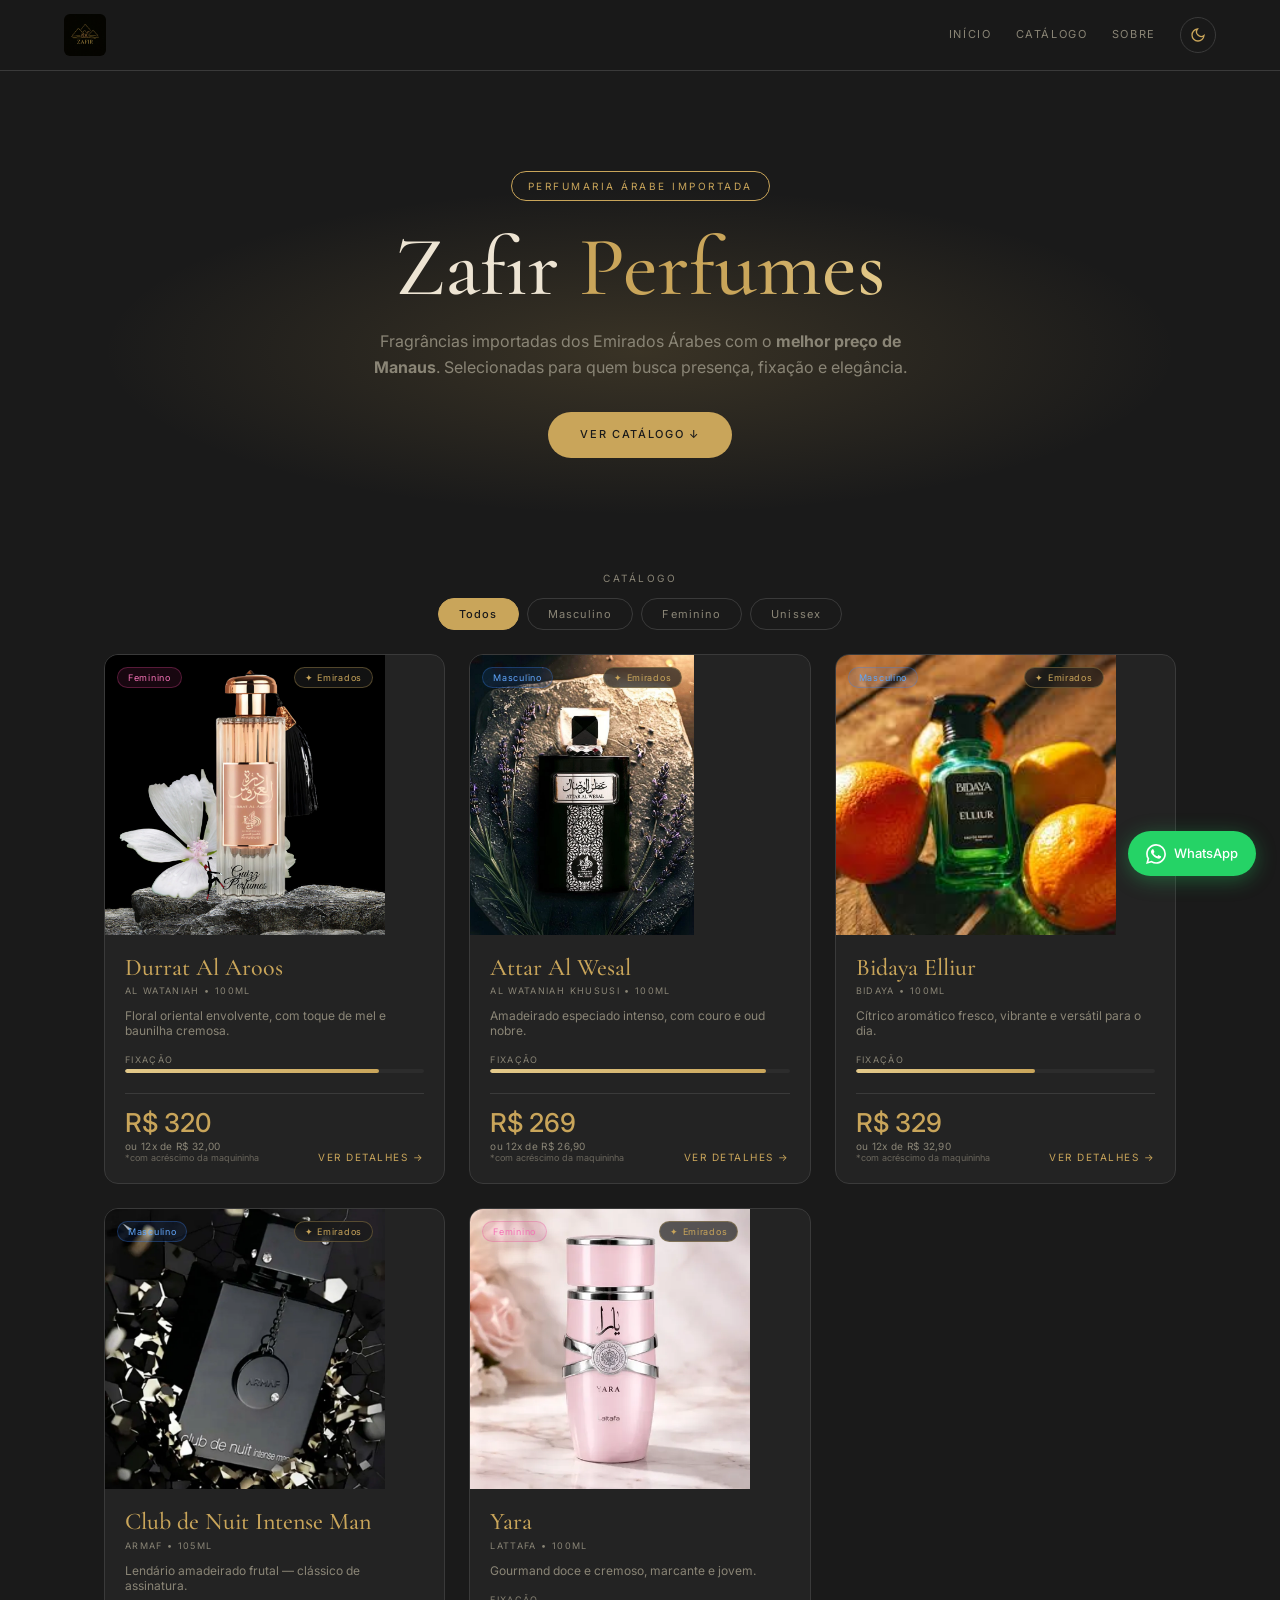
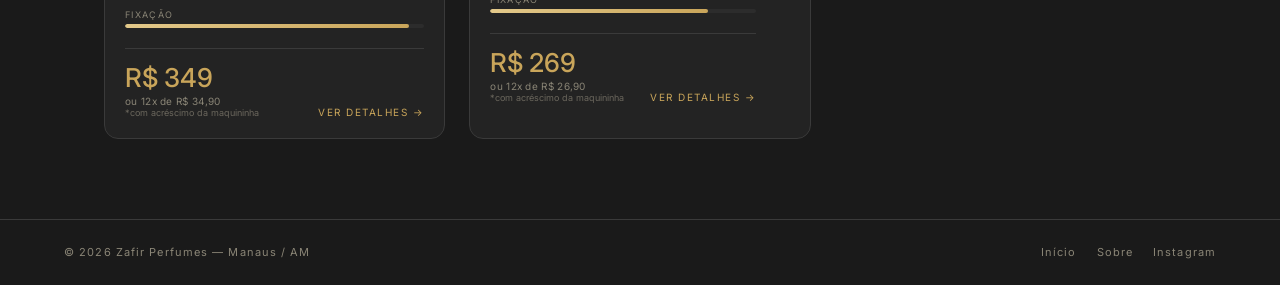
==== index.html @ 22b2cabc "Add files via upload" ====
<!doctype html>
<html lang="pt-BR" data-theme="dark">
<head>
<meta charset="utf-8" />
<meta name="viewport" content="width=device-width,initial-scale=1" />
<title>Zafir Perfumes — Importados de Luxo em Manaus</title>
<meta name="description" content="Zafir Perfumes — perfumes árabes importados com o melhor preço de Manaus. Catálogo completo, acordes olfativos e simulação de parcelas." />
<link rel="preconnect" href="https://fonts.googleapis.com" />
<link rel="preconnect" href="https://fonts.gstatic.com" crossorigin />
<link href="https://fonts.googleapis.com/css2?family=Cormorant+Garamond:wght@400;500;600;700&family=Inter:wght@300;400;500;600&display=swap" rel="stylesheet" />
<link rel="stylesheet" href="styles.css" />
</head>
<body>

<!-- NAVBAR -->
<nav class="nav">
  <a href="#" class="nav-logo" data-nav="home">
    <img id="logoImg" src="assets/logo-zafir-dark.jpeg" alt="Zafir" />
  </a>
  <div class="nav-links">
    <a href="#" data-nav="home">Início</a>
    <a href="#catalogo" data-nav="home">Catálogo</a>
    <a href="#" data-nav="sobre">Sobre</a>
    <button id="themeBtn" class="theme-btn" aria-label="Alternar tema">
      <svg id="iconMoon" viewBox="0 0 24 24" fill="none" stroke="currentColor" stroke-width="2"><path d="M21 12.79A9 9 0 1 1 11.21 3 7 7 0 0 0 21 12.79z"/></svg>
      <svg id="iconSun" viewBox="0 0 24 24" fill="none" stroke="currentColor" stroke-width="2" style="display:none"><circle cx="12" cy="12" r="4"/><path d="M12 2v2M12 20v2M4.93 4.93l1.41 1.41M17.66 17.66l1.41 1.41M2 12h2M20 12h2M4.93 19.07l1.41-1.41M17.66 6.34l1.41-1.41"/></svg>
    </button>
  </div>
</nav>

<!-- HOME PAGE -->
<main id="page-home">
  <section class="hero">
    <div class="hero-radial"></div>
    <div class="hero-inner">
      <div class="hero-tag">Perfumaria Árabe Importada</div>
      <h1 class="hero-title">Zafir <span class="gold-text">Perfumes</span></h1>
      <p class="hero-sub">Fragrâncias importadas dos Emirados Árabes com o <b>melhor preço de Manaus</b>. Selecionadas para quem busca presença, fixação e elegância.</p>
      <a href="#catalogo" class="hero-cta">Ver catálogo ↓</a>
    </div>
  </section>

  <section id="catalogo" class="catalog">
    <div class="catalog-head">
      <div class="eyebrow">Catálogo</div>
      <div class="filters" id="filters">
        <button class="filter active" data-filter="Todos">Todos</button>
        <button class="filter" data-filter="Masculino">Masculino</button>
        <button class="filter" data-filter="Feminino">Feminino</button>
        <button class="filter" data-filter="Unissex">Unissex</button>
      </div>
    </div>
    <div id="grid" class="grid stagger"></div>
  </section>
</main>

<!-- SOBRE PAGE -->
<main id="page-sobre" style="display:none">
  <section class="about">
    <div class="about-head">
      <div class="eyebrow">Sobre a marca</div>
      <h2 class="about-title">Conheça a <span class="gold-text">Zafir</span></h2>
    </div>
    <div class="about-grid">
      <div class="about-photo">
        <img src="assets/assis-ceo.jpeg" alt="Assis — CEO Zafir Perfumes" />
        <div class="about-badge">CEO • Fundador</div>
      </div>
      <div class="about-text">
        <h3>Assis — o homem por trás da Zafir</h3>
        <p>Apaixonado por perfumaria desde jovem, Assis fundou a <b>Zafir Perfumes</b> com um propósito claro: trazer para Manaus as melhores fragrâncias árabes importadas dos Emirados, com preço justo e atendimento de verdade.</p>
        <p>Cada perfume do catálogo é escolhido pessoalmente — testado, aprovado e oferecido com transparência. Aqui não tem enrolação: você compra o que cheirou, do mesmo lote, no melhor preço da cidade.</p>
        <h3>Nossa proposta</h3>
        <p>Levar a perfumaria de luxo árabe a um público que valoriza presença, fixação e originalidade — sem pagar caro por isso. Acreditamos que um perfume marcante é assinatura, não privilégio.</p>
        <h3>Nosso diferencial</h3>
        <ul class="diff-list">
          <li><b>Melhor preço de Manaus</b> — comparamos e garantimos.</li>
          <li><b>Originais 100%</b> — direto dos Emirados Árabes.</li>
          <li><b>Atendimento pessoal</b> — falando direto com o dono.</li>
          <li><b>Parcelamos em até 12x</b> no cartão.</li>
          <li><b>Entrega rápida</b> em toda a região metropolitana.</li>
        </ul>
      </div>
    </div>
  </section>
</main>

<!-- FOOTER -->
<footer class="footer">
  <div>© <span id="year"></span> Zafir Perfumes — Manaus / AM</div>
  <div class="footer-links">
    <a href="#" data-nav="home">Início</a>
    <a href="#" data-nav="sobre">Sobre</a>
    <a id="igLink" href="https://instagram.com/zafirperfumes" target="_blank" rel="noreferrer">Instagram</a>
  </div>
</footer>

<!-- WHATSAPP FLOAT -->
<a id="waFloat" class="wa-btn" href="#" target="_blank" rel="noreferrer">
  <svg viewBox="0 0 24 24" fill="currentColor"><path d="M.057 24l1.687-6.163a11.867 11.867 0 0 1-1.587-5.946C.16 5.335 5.495 0 12.05 0a11.82 11.82 0 0 1 8.413 3.488 11.821 11.821 0 0 1 3.48 8.414c-.003 6.555-5.338 11.892-11.893 11.892a11.9 11.9 0 0 1-5.688-1.448L.057 24zm6.597-3.807c1.676.995 3.276 1.591 5.392 1.592 5.448 0 9.886-4.434 9.889-9.885.002-5.462-4.415-9.89-9.881-9.892-5.452 0-9.887 4.434-9.889 9.884-.001 2.225.651 3.891 1.746 5.634l-.999 3.648 3.742-.981zm11.387-5.464c-.074-.124-.272-.198-.57-.347-.297-.149-1.758-.868-2.031-.967-.272-.099-.47-.149-.669.149-.198.297-.768.967-.941 1.165-.173.198-.347.223-.644.074-.297-.149-1.255-.462-2.39-1.475-.883-.788-1.48-1.761-1.653-2.059-.173-.297-.018-.458.13-.606.134-.133.297-.347.446-.52.149-.174.198-.298.297-.497.099-.198.05-.371-.025-.52-.074-.149-.669-1.612-.916-2.207-.242-.579-.487-.5-.669-.51-.173-.008-.371-.01-.57-.01-.198 0-.52.074-.792.371-.272.297-1.04 1.016-1.04 2.479 0 1.462 1.065 2.875 1.213 3.074.149.198 2.096 3.2 5.077 4.487.71.306 1.263.489 1.694.626.712.226 1.36.194 1.872.118.571-.085 1.758-.719 2.006-1.413.248-.694.248-1.289.173-1.413z"/></svg>
  <span>WhatsApp</span>
</a>

<!-- MODAL -->
<div id="modal" class="modal" aria-hidden="true">
  <div class="modal-backdrop" data-close></div>
  <div class="modal-card" role="dialog" aria-modal="true">
    <button class="modal-close" data-close aria-label="Fechar">×</button>
    <div id="modalBody"></div>
  </div>
</div>

<script src="script.js"></script>
</body>
</html>
---- styles.css ----
/* ===== Zafir Perfumes — styles.css ===== */
:root {
  --bg: #1a1a1a;
  --fg: #ede4d3;
  --surface: #232323;
  --surface-2: #2c2c2c;
  --border: #3a3a3a;
  --muted: #8a8576;
  --gold: #c9a55a;
  --gold-soft: #e3c98a;
}
[data-theme="light"] {
  --bg: #faf7f0;
  --fg: #2a241b;
  --surface: #f3eee2;
  --surface-2: #e9e2d0;
  --border: #d8cfb8;
  --muted: #6f6651;
  --gold: #b8893a;
  --gold-soft: #d6ad5c;
}

* { box-sizing: border-box; margin: 0; padding: 0; }
html { scroll-behavior: smooth; }
body {
  background: var(--bg);
  color: var(--fg);
  font-family: 'Inter', sans-serif;
  font-size: 14px;
  line-height: 1.6;
  min-height: 100vh;
  transition: background-color .35s ease, color .35s ease;
}
img { max-width: 100%; display: block; }
a { color: inherit; text-decoration: none; }
button { font-family: inherit; cursor: pointer; border: none; background: none; color: inherit; }

.font-serif, h1, h2, h3 { font-family: 'Cormorant Garamond', serif; font-weight: 500; }

/* Animations */
@keyframes fade-up { from{opacity:0;transform:translateY(20px);} to{opacity:1;transform:translateY(0);} }
@keyframes fade-in { from{opacity:0;} to{opacity:1;} }
@keyframes shimmer { 0%{background-position:-200% 0;} 100%{background-position:200% 0;} }
@keyframes float { 0%,100%{transform:translateY(0);} 50%{transform:translateY(-8px);} }

.gold-text {
  background: linear-gradient(110deg, var(--gold) 30%, var(--gold-soft) 50%, var(--gold) 70%);
  background-size: 200% 100%;
  -webkit-background-clip: text;
  background-clip: text;
  color: transparent;
  animation: shimmer 6s linear infinite;
}

.stagger > * { opacity: 0; animation: fade-up .7s cubic-bezier(.2,.7,.2,1) forwards; }
.stagger > *:nth-child(1){animation-delay:.05s}
.stagger > *:nth-child(2){animation-delay:.15s}
.stagger > *:nth-child(3){animation-delay:.25s}
.stagger > *:nth-child(4){animation-delay:.35s}
.stagger > *:nth-child(5){animation-delay:.45s}
.stagger > *:nth-child(6){animation-delay:.55s}

/* Navbar */
.nav {
  position: sticky; top: 0; z-index: 50;
  display: flex; align-items: center; justify-content: space-between;
  padding: 14px 5vw;
  background: color-mix(in oklab, var(--bg) 85%, transparent);
  backdrop-filter: blur(10px);
  border-bottom: 1px solid var(--border);
}
.nav-logo img { height: 42px; width: auto; border-radius: 6px; }
.nav-links { display: flex; align-items: center; gap: 24px; }
.nav-links a {
  font-size: 11px; letter-spacing: .15em; text-transform: uppercase;
  color: var(--muted); transition: color .2s;
}
.nav-links a:hover { color: var(--gold); }
.theme-btn {
  width: 36px; height: 36px; border-radius: 50%;
  border: 1px solid var(--border);
  display: inline-flex; align-items: center; justify-content: center;
  color: var(--gold); transition: border-color .2s, transform .2s;
}
.theme-btn:hover { border-color: var(--gold); transform: rotate(15deg); }
.theme-btn svg { width: 16px; height: 16px; }

/* Hero */
.hero {
  position: relative; overflow: hidden;
  padding: 100px 5vw 80px;
  text-align: center;
}
.hero-radial {
  position: absolute; inset: 0; pointer-events: none;
  background: radial-gradient(ellipse 60% 50% at 50% 60%, color-mix(in oklab, var(--gold) 18%, transparent) 0%, transparent 70%);
}
.hero-inner { position: relative; max-width: 800px; margin: 0 auto; animation: fade-up .9s ease both; }
.hero-tag {
  display: inline-block; font-size: 10px; letter-spacing: .25em; text-transform: uppercase;
  color: var(--gold); padding: 6px 16px; border: 1px solid var(--gold);
  border-radius: 999px; margin-bottom: 24px;
}
.hero-title { font-size: 84px; line-height: 1; margin-bottom: 20px; }
.hero-sub { color: var(--muted); font-size: 16px; max-width: 560px; margin: 0 auto 32px; }
.hero-cta {
  display: inline-block; padding: 14px 32px;
  background: var(--gold); color: var(--bg);
  border-radius: 999px; font-size: 11px; letter-spacing: .15em;
  text-transform: uppercase; font-weight: 500;
  transition: transform .2s, box-shadow .3s;
}
.hero-cta:hover { transform: translateY(-2px); box-shadow: 0 10px 30px color-mix(in oklab, var(--gold) 40%, transparent); }

/* Catalog */
.catalog { max-width: 1200px; margin: 0 auto; padding: 0 5vw 80px; }
.catalog-head { text-align: center; padding: 32px 0 24px; }
.eyebrow { font-size: 10px; letter-spacing: .25em; text-transform: uppercase; color: var(--muted); margin-bottom: 12px; }
.filters { display: flex; justify-content: center; gap: 8px; flex-wrap: wrap; }
.filter {
  padding: 8px 20px; border-radius: 999px;
  font-size: 11px; letter-spacing: .1em;
  border: 1px solid var(--border); color: var(--muted);
  transition: all .25s;
}
.filter:hover { border-color: var(--gold); color: var(--gold); }
.filter.active { background: var(--gold); color: var(--bg); border-color: var(--gold); font-weight: 500; }

.grid { display: grid; grid-template-columns: repeat(3, 1fr); gap: 24px; }
@media (max-width: 900px) { .grid { grid-template-columns: repeat(2, 1fr); } }
@media (max-width: 600px) { .grid { grid-template-columns: 1fr; } .hero-title { font-size: 56px; } }

.card {
  background: var(--surface); border: 1px solid var(--border);
  border-radius: 14px; overflow: hidden;
  display: flex; flex-direction: column; text-align: left;
  transition: transform .4s cubic-bezier(.2,.7,.2,1), border-color .3s, box-shadow .4s;
  width: 100%;
}
.card:hover {
  transform: translateY(-6px);
  border-color: var(--gold);
  box-shadow: 0 20px 50px -20px color-mix(in oklab, var(--gold) 35%, transparent);
}
.card-img { position: relative; height: 280px; background: var(--surface-2); overflow: hidden; }
.card-img img { width: 100%; height: 100%; object-fit: cover; transition: transform .7s; }
.card:hover .card-img img { transform: scale(1.1); }
.badge {
  position: absolute; top: 12px; font-size: 9px; padding: 4px 10px;
  border-radius: 999px; letter-spacing: .08em; border: 1px solid;
}
.badge-gender { left: 12px; }
.badge-gender.Masculino { background: rgba(59,130,246,.1); color:#60a5fa; border-color: rgba(59,130,246,.3); }
.badge-gender.Feminino { background: rgba(236,72,153,.1); color:#f472b6; border-color: rgba(236,72,153,.3); }
.badge-gender.Unissex { background: color-mix(in oklab, var(--gold) 12%, transparent); color: var(--gold); border-color: color-mix(in oklab, var(--gold) 35%, transparent); }
.badge-origin {
  right: 12px;
  background: color-mix(in oklab, var(--bg) 70%, transparent); backdrop-filter: blur(6px);
  color: var(--gold); border-color: color-mix(in oklab, var(--gold) 35%, transparent);
}
.card-body { padding: 20px; flex: 1; display: flex; flex-direction: column; }
.card-body h3 { font-size: 24px; color: var(--gold); line-height: 1.1; }
.card-meta { font-size: 9px; letter-spacing: .15em; text-transform: uppercase; color: var(--muted); margin: 4px 0 12px; }
.card-desc { font-size: 12px; color: var(--muted); margin-bottom: 16px;
  display:-webkit-box;-webkit-line-clamp:2;-webkit-box-orient:vertical;overflow:hidden;}
.fixation-label { font-size: 9px; letter-spacing: .15em; text-transform: uppercase; color: var(--muted); margin-bottom: 4px; }
.bar { height: 4px; border-radius: 999px; background: var(--surface-2); overflow: hidden; }
.bar > div { height: 100%; background: linear-gradient(90deg, var(--gold-soft), var(--gold)); border-radius: 999px; }
.card-price {
  display: flex; justify-content: space-between; align-items: flex-end;
  margin-top: 20px; padding-top: 16px; border-top: 1px solid var(--border);
}
.price-big { font-size: 26px; font-weight: 500; color: var(--gold); line-height: 1; }
.price-inst { font-size: 10px; color: var(--muted); margin-top: 4px; letter-spacing: .03em; }
.price-note { font-size: 9px; color: color-mix(in oklab, var(--muted) 70%, transparent); }
.card-cta { font-size: 10px; letter-spacing: .15em; text-transform: uppercase; color: var(--gold); }

/* About */
.about { max-width: 1100px; margin: 0 auto; padding: 60px 5vw 80px; animation: fade-up .8s ease both; }
.about-head { text-align: center; margin-bottom: 48px; }
.about-title { font-size: 56px; line-height: 1; }
.about-grid { display: grid; grid-template-columns: 1fr 1.4fr; gap: 48px; align-items: start; }
@media (max-width: 800px) { .about-grid { grid-template-columns: 1fr; } .about-title { font-size: 40px; } }
.about-photo { position: relative; border-radius: 16px; overflow: hidden; border: 1px solid var(--border); }
.about-photo img { width: 100%; aspect-ratio: 3/4; object-fit: cover; }
.about-badge {
  position: absolute; bottom: 16px; left: 16px;
  background: color-mix(in oklab, var(--bg) 80%, transparent); backdrop-filter: blur(6px);
  border: 1px solid var(--gold); color: var(--gold);
  padding: 6px 14px; border-radius: 999px;
  font-size: 10px; letter-spacing: .15em; text-transform: uppercase;
}
.about-text h3 { font-size: 28px; color: var(--gold); margin: 20px 0 10px; }
.about-text h3:first-child { margin-top: 0; }
.about-text p { color: var(--muted); margin-bottom: 12px; font-size: 14px; }
.about-text b { color: var(--fg); font-weight: 500; }
.diff-list { list-style: none; }
.diff-list li {
  position: relative; padding: 8px 0 8px 22px; color: var(--muted); font-size: 13px;
  border-bottom: 1px dashed var(--border);
}
.diff-list li::before { content: '✦'; position: absolute; left: 0; color: var(--gold); }

/* Footer */
.footer {
  display: flex; justify-content: space-between; align-items: center;
  padding: 24px 5vw; border-top: 1px solid var(--border);
  font-size: 11px; color: var(--muted); letter-spacing: .1em;
}
.footer-links { display: flex; gap: 20px; }
.footer-links a:hover { color: var(--gold); }
@media (max-width: 600px) { .footer { flex-direction: column; gap: 12px; align-items: flex-start; } }

/* WhatsApp float */
.wa-btn {
  position: fixed; bottom: 24px; right: 24px; z-index: 200;
  background: #25d366; color: #fff;
  padding: 12px 18px; border-radius: 999px;
  display: flex; align-items: center; gap: 8px;
  font-size: 13px; font-weight: 500;
  box-shadow: 0 4px 20px rgba(37,211,102,.35);
  transition: transform .2s;
}
.wa-btn:hover { transform: translateY(-2px); }
.wa-btn svg { width: 20px; height: 20px; }

/* Modal */
.modal { position: fixed; inset: 0; z-index: 300; display: none; }
.modal.open { display: block; animation: fade-in .25s ease; }
.modal-backdrop { position: absolute; inset: 0; background: rgba(0,0,0,.7); backdrop-filter: blur(4px); }
.modal-card {
  position: relative; max-width: 880px; width: calc(100% - 32px);
  margin: 5vh auto; max-height: 90vh; overflow-y: auto;
  background: var(--surface); color: var(--fg);
  border: 1px solid var(--border); border-radius: 16px;
  animation: fade-up .35s ease both;
}
.modal-close {
  position: absolute; top: 12px; right: 14px; z-index: 2;
  width: 32px; height: 32px; border-radius: 50%;
  background: var(--surface-2); color: var(--fg);
  font-size: 22px; line-height: 1;
}
.modal-grid { display: grid; grid-template-columns: 1fr 1fr; }
@media (max-width: 700px) { .modal-grid { grid-template-columns: 1fr; } }
.modal-img { background: var(--surface-2); min-height: 280px; }
.modal-img img { width: 100%; height: 100%; object-fit: cover; }
.modal-body { padding: 28px; }
.modal-body h2 { font-size: 32px; color: var(--gold); line-height: 1; }
.modal-meta { font-size: 10px; letter-spacing: .2em; text-transform: uppercase; color: var(--muted); margin-top: 8px; }
.modal-desc { font-size: 13px; color: var(--muted); margin-top: 16px; line-height: 1.6; }
.section-label { font-size: 10px; letter-spacing: .2em; text-transform: uppercase; color: var(--muted); margin: 22px 0 10px; }
.accord-row { margin-bottom: 8px; }
.accord-row .top { display: flex; justify-content: space-between; font-size: 11px; margin-bottom: 4px; }
.notes-grid { display: grid; grid-template-columns: 1fr 1fr 1fr; gap: 10px; }
.note-col-title { font-size: 9px; letter-spacing: .15em; text-transform: uppercase; color: var(--gold); margin-bottom: 6px; }
.note { display: inline-block; font-size: 10px; padding: 2px 8px; border-radius: 999px;
  background: var(--surface-2); border: 1px solid var(--border); color: var(--muted); margin: 0 3px 3px 0; }
.stats { display: grid; grid-template-columns: 1fr 1fr; gap: 16px; margin-top: 20px; }
.stat-head { display: flex; justify-content: space-between; font-size: 10px; letter-spacing: .15em; text-transform: uppercase; margin-bottom: 4px; }
.stat-head span:first-child { color: var(--muted); }
.stat-head span:last-child { color: var(--gold); }
.occasions { display: flex; flex-wrap: wrap; gap: 6px; margin-top: 20px; }
.occasion { font-size: 10px; padding: 4px 10px; border-radius: 999px; background: var(--surface-2); border: 1px solid var(--border); color: var(--muted); letter-spacing: .1em; }
.buy-row {
  display: flex; justify-content: space-between; align-items: flex-end; gap: 16px;
  padding-top: 18px; margin-top: 22px; border-top: 1px solid var(--border);
}
.buy-row .price-big { font-size: 30px; }
.buy-row .label { font-size: 10px; letter-spacing: .15em; color: var(--muted); margin-top: 4px; }
.buy-btn {
  background: var(--gold); color: var(--bg); padding: 12px 22px;
  border-radius: 999px; font-size: 11px; letter-spacing: .15em; text-transform: uppercase; font-weight: 500;
  transition: opacity .2s;
}
.buy-btn:hover { opacity: .9; }
.installments {
  margin-top: 18px; padding: 12px; border-radius: 10px;
  border: 1px solid var(--border); background: color-mix(in oklab, var(--surface-2) 50%, transparent);
}
.installments-title { font-size: 10px; letter-spacing: .2em; text-transform: uppercase; color: var(--gold); margin-bottom: 8px; }
.installments-grid { display: grid; grid-template-columns: repeat(7, 1fr); gap: 6px; }
@media (max-width: 600px) { .installments-grid { grid-template-columns: repeat(4, 1fr); } }
.inst-cell {
  background: var(--surface); border: 1px solid var(--border);
  border-radius: 6px; padding: 6px; text-align: center;
}
.inst-cell .n { display: block; color: var(--gold); font-weight: 500; font-size: 11px; }
.inst-cell .v { display: block; color: var(--muted); font-size: 10px; }
.inst-note { font-size: 9px; color: color-mix(in oklab, var(--muted) 80%, transparent); margin-top: 8px; line-height: 1.5; }
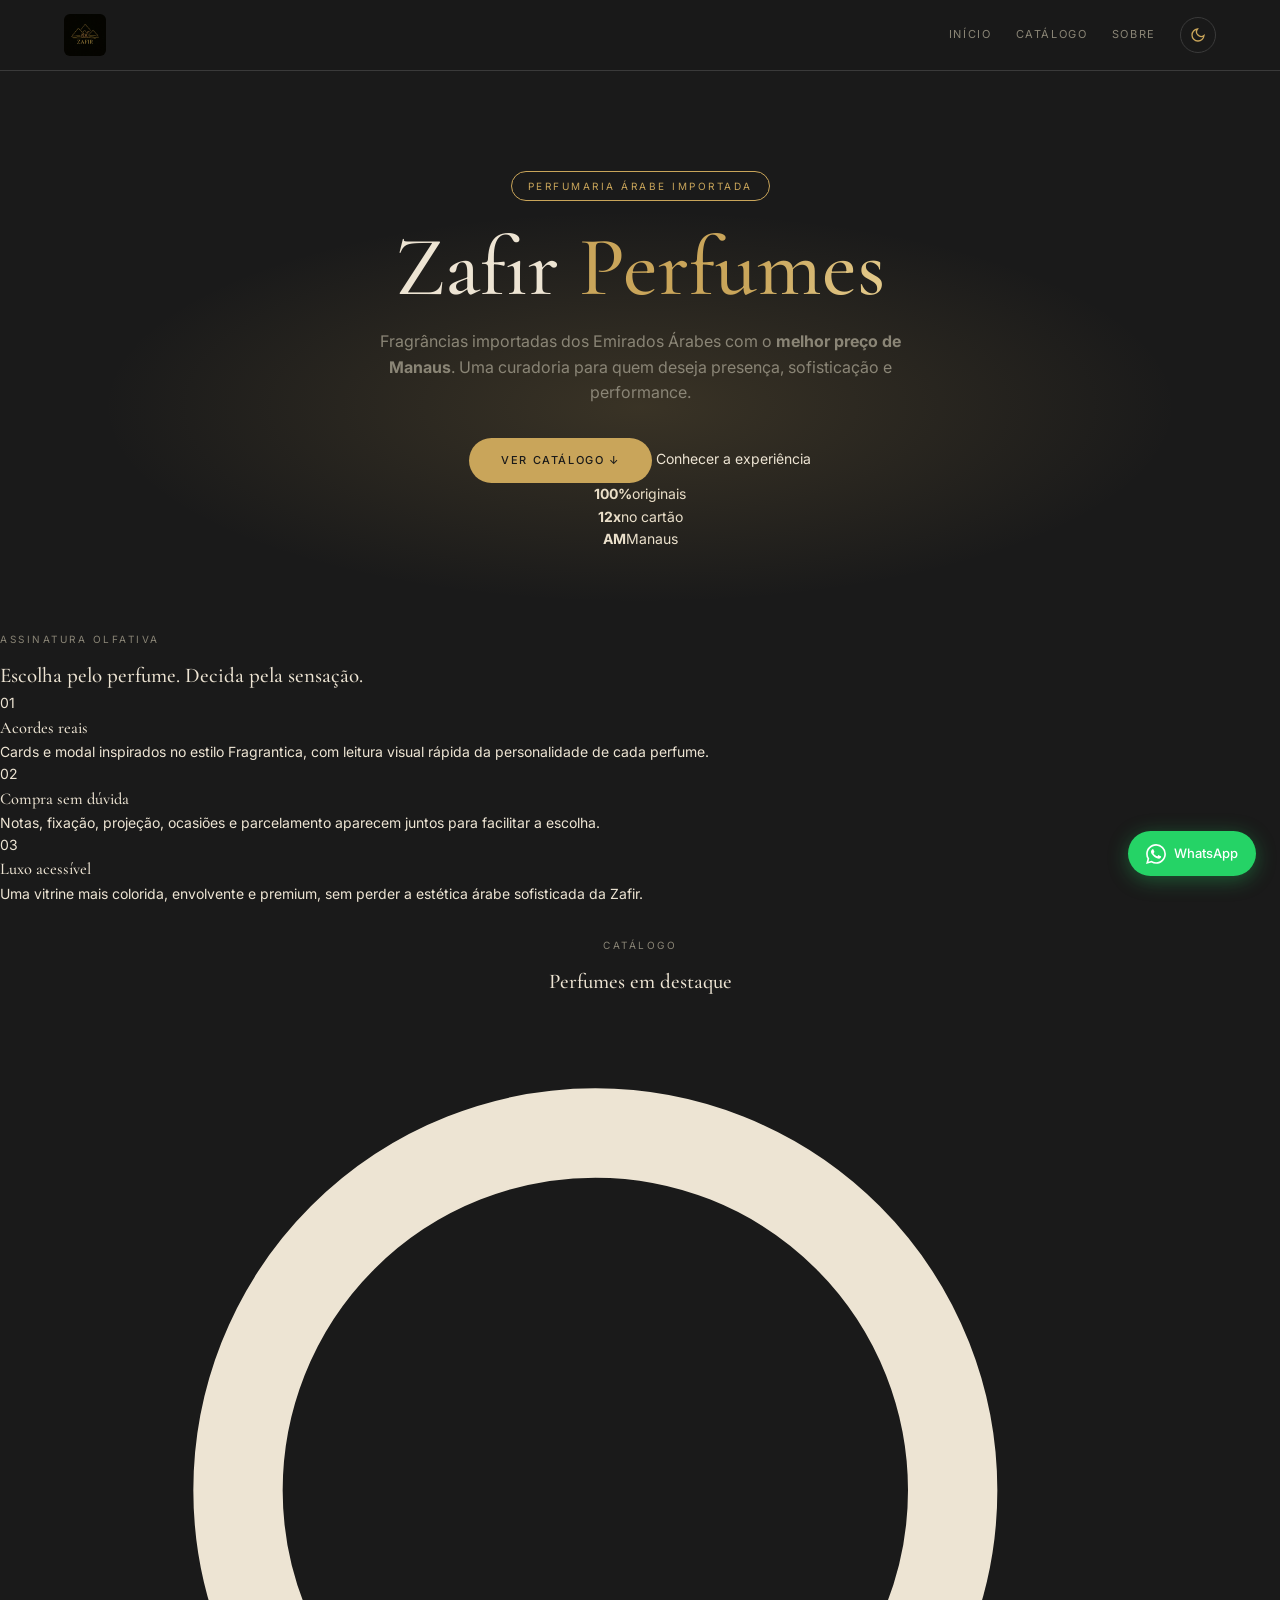
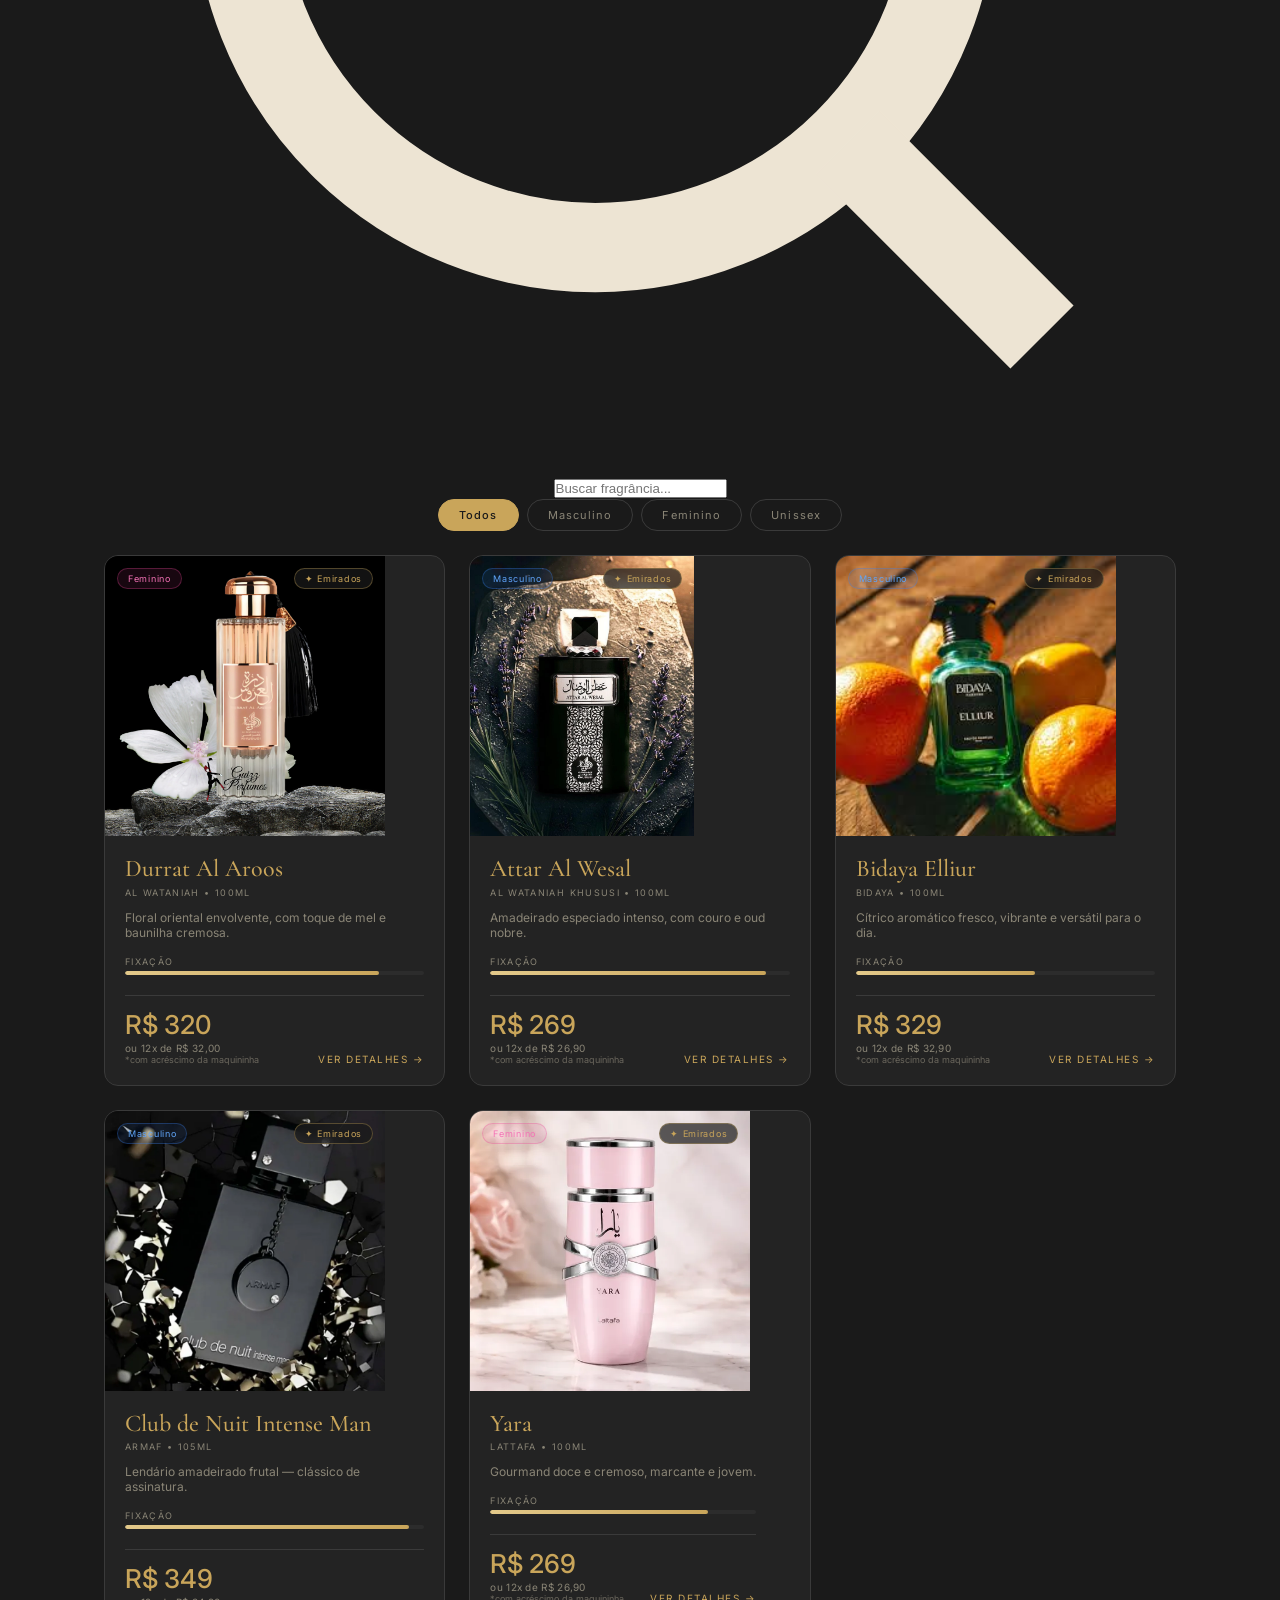
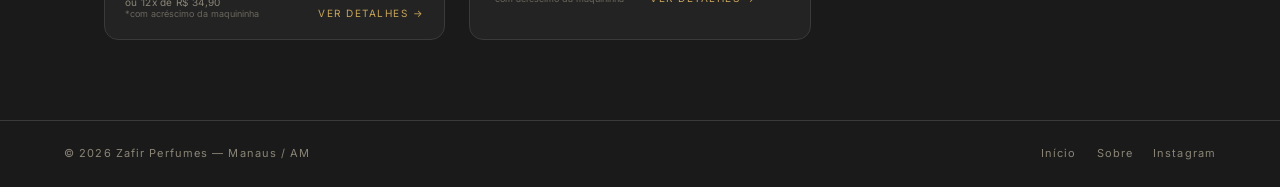
==== commit f26ce0fc: "Add files via upload" ====
--- a/index.html
+++ b/index.html
@@ -1,115 +1,144 @@
 <!doctype html>
 <html lang="pt-BR" data-theme="dark">
 <head>
-<meta charset="utf-8" />
-<meta name="viewport" content="width=device-width,initial-scale=1" />
-<title>Zafir Perfumes — Importados de Luxo em Manaus</title>
-<meta name="description" content="Zafir Perfumes — perfumes árabes importados com o melhor preço de Manaus. Catálogo completo, acordes olfativos e simulação de parcelas." />
-<link rel="preconnect" href="https://fonts.googleapis.com" />
-<link rel="preconnect" href="https://fonts.gstatic.com" crossorigin />
-<link href="https://fonts.googleapis.com/css2?family=Cormorant+Garamond:wght@400;500;600;700&family=Inter:wght@300;400;500;600&display=swap" rel="stylesheet" />
-<link rel="stylesheet" href="styles.css" />
+  <meta charset="utf-8" />
+  <meta name="viewport" content="width=device-width,initial-scale=1" />
+  <title>Zafir Perfumes — Importados de Luxo em Manaus</title>
+  <meta name="description" content="Zafir Perfumes — perfumes árabes importados com o melhor preço de Manaus. Catálogo completo, acordes olfativos e simulação de parcelas." />
+  <link rel="preconnect" href="https://fonts.googleapis.com" />
+  <link rel="preconnect" href="https://fonts.gstatic.com" crossorigin />
+  <link href="https://fonts.googleapis.com/css2?family=Cormorant+Garamond:wght@400;500;600;700&family=Inter:wght@300;400;500;600;700&display=swap" rel="stylesheet" />
+  <link rel="stylesheet" href="styles.css" />
 </head>
 <body>
+  <div class="page-glow page-glow-1"></div>
+  <div class="page-glow page-glow-2"></div>
+  <div class="cursor-aura" id="cursorAura"></div>
 
-<!-- NAVBAR -->
-<nav class="nav">
-  <a href="#" class="nav-logo" data-nav="home">
-    <img id="logoImg" src="assets/logo-zafir-dark.jpeg" alt="Zafir" />
+  <nav class="nav reveal">
+    <a href="#" class="nav-logo magnetic" data-nav="home" aria-label="Zafir Perfumes">
+      <img id="logoImg" src="assets/logo-zafir-dark.jpeg" alt="Zafir" />
+    </a>
+    <div class="nav-links">
+      <a href="#" data-nav="home">Início</a>
+      <a href="#catalogo" data-nav="home">Catálogo</a>
+      <a href="#" data-nav="sobre">Sobre</a>
+      <button id="themeBtn" class="theme-btn magnetic" aria-label="Alternar tema">
+        <svg id="iconMoon" viewBox="0 0 24 24" fill="none" stroke="currentColor" stroke-width="2"><path d="M21 12.79A9 9 0 1 1 11.21 3 7 7 0 0 0 21 12.79z"/></svg>
+        <svg id="iconSun" viewBox="0 0 24 24" fill="none" stroke="currentColor" stroke-width="2" style="display:none"><circle cx="12" cy="12" r="4"/><path d="M12 2v2M12 20v2M4.93 4.93l1.41 1.41M17.66 17.66l1.41 1.41M2 12h2M20 12h2M4.93 19.07l1.41-1.41M17.66 6.34l1.41-1.41"/></svg>
+      </button>
+    </div>
+  </nav>
+
+  <main id="page-home">
+    <section class="hero">
+      <div class="hero-radial"></div>
+      <div class="hero-orbit orbit-1"></div>
+      <div class="hero-orbit orbit-2"></div>
+      <div class="hero-inner reveal">
+        <div class="hero-tag">Perfumaria Árabe Importada</div>
+        <h1 class="hero-title">Zafir <span class="gold-text">Perfumes</span></h1>
+        <p class="hero-sub">Fragrâncias importadas dos Emirados Árabes com o <b>melhor preço de Manaus</b>. Uma curadoria para quem deseja presença, sofisticação e performance.</p>
+        <div class="hero-actions">
+          <a href="#catalogo" class="hero-cta magnetic">Ver catálogo ↓</a>
+          <a href="#experience" class="hero-link">Conhecer a experiência</a>
+        </div>
+      </div>
+
+    <div class="hero-metrics reveal" id="heroMetrics">
+      <div><strong>100%</strong><span>originais</span></div>
+      <div><strong>12x</strong><span>no cartão</span></div>
+      <div><strong>AM</strong><span>Manaus</span></div>
+    </div>
+    </section>
+
+    <section id="experience" class="experience reveal">
+      <div class="experience-copy">
+        <div class="eyebrow">Assinatura olfativa</div>
+        <h2>Escolha pelo perfume. Decida pela sensação.</h2>
+      </div>
+      <div class="experience-grid">
+        <article><span>01</span><h3>Acordes reais</h3><p>Cards e modal inspirados no estilo Fragrantica, com leitura visual rápida da personalidade de cada perfume.</p></article>
+        <article><span>02</span><h3>Compra sem dúvida</h3><p>Notas, fixação, projeção, ocasiões e parcelamento aparecem juntos para facilitar a escolha.</p></article>
+        <article><span>03</span><h3>Luxo acessível</h3><p>Uma vitrine mais colorida, envolvente e premium, sem perder a estética árabe sofisticada da Zafir.</p></article>
+      </div>
+    </section>
+
+    <section id="catalogo" class="catalog">
+      <div class="catalog-head reveal">
+        <div>
+          <div class="eyebrow">Catálogo</div>
+          <h2>Perfumes em destaque</h2>
+        </div>
+        <div class="catalog-tools">
+          <label class="search-box" aria-label="Buscar perfume">
+            <svg viewBox="0 0 24 24" fill="none" stroke="currentColor" stroke-width="2"><circle cx="11" cy="11" r="8"/><path d="m21 21-4.35-4.35"/></svg>
+            <input id="searchInput" type="search" placeholder="Buscar fragrância..." />
+          </label>
+          <div class="filters" id="filters">
+            <button class="filter active" data-filter="Todos">Todos</button>
+            <button class="filter" data-filter="Masculino">Masculino</button>
+            <button class="filter" data-filter="Feminino">Feminino</button>
+            <button class="filter" data-filter="Unissex">Unissex</button>
+          </div>
+        </div>
+      </div>
+      <div id="grid" class="grid stagger"></div>
+    </section>
+  </main>
+
+  <main id="page-sobre" style="display:none">
+    <section class="about reveal">
+      <div class="about-head">
+        <div class="eyebrow">Sobre a marca</div>
+        <h2 class="about-title">Conheça a <span class="gold-text">Zafir</span></h2>
+      </div>
+      <div class="about-grid">
+        <div class="about-photo">
+          <img src="assets/assis-ceo.jpeg" alt="Assis — CEO Zafir Perfumes" />
+          <div class="about-badge">CEO • Fundador</div>
+        </div>
+        <div class="about-text">
+          <h3>Assis — o homem por trás da Zafir</h3>
+          <p>Apaixonado por perfumaria desde jovem, Assis fundou a <b>Zafir Perfumes</b> com um propósito claro: trazer para Manaus as melhores fragrâncias árabes importadas dos Emirados, com preço justo e atendimento de verdade.</p>
+          <p>Cada perfume do catálogo é escolhido pessoalmente — testado, aprovado e oferecido com transparência. Aqui não tem enrolação: você compra o que cheirou, do mesmo lote, no melhor preço da cidade.</p>
+          <h3>Nossa proposta</h3>
+          <p>Levar a perfumaria de luxo árabe a um público que valoriza presença, fixação e originalidade — sem pagar caro por isso. Acreditamos que um perfume marcante é assinatura, não privilégio.</p>
+          <h3>Nosso diferencial</h3>
+          <ul class="diff-list">
+            <li><b>Melhor preço de Manaus</b> — comparamos e garantimos.</li>
+            <li><b>Originais 100%</b> — direto dos Emirados Árabes.</li>
+            <li><b>Atendimento pessoal</b> — falando direto com o dono.</li>
+            <li><b>Parcelamos em até 12x</b> no cartão.</li>
+            <li><b>Entrega rápida</b> em toda a região metropolitana.</li>
+          </ul>
+        </div>
+      </div>
+    </section>
+  </main>
+
+  <footer class="footer reveal">
+    <div>© <span id="year"></span> Zafir Perfumes — Manaus / AM</div>
+    <div class="footer-links">
+      <a href="#" data-nav="home">Início</a>
+      <a href="#" data-nav="sobre">Sobre</a>
+      <a id="igLink" href="https://instagram.com/zafirperfumes" target="_blank" rel="noreferrer">Instagram</a>
+    </div>
+  </footer>
+
+  <a id="waFloat" class="wa-btn magnetic" href="#" target="_blank" rel="noreferrer" aria-label="Falar no WhatsApp">
+    <svg viewBox="0 0 24 24" fill="currentColor"><path d="M.057 24l1.687-6.163a11.867 11.867 0 0 1-1.587-5.946C.16 5.335 5.495 0 12.05 0a11.82 11.82 0 0 1 8.413 3.488 11.821 11.821 0 0 1 3.48 8.414c-.003 6.555-5.338 11.892-11.893 11.892a11.9 11.9 0 0 1-5.688-1.448L.057 24zm6.597-3.807c1.676.995 3.276 1.591 5.392 1.592 5.448 0 9.886-4.434 9.889-9.885.002-5.462-4.415-9.89-9.881-9.892-5.452 0-9.887 4.434-9.889 9.884-.001 2.225.651 3.891 1.746 5.634l-.999 3.648 3.742-.981zm11.387-5.464c-.074-.124-.272-.198-.57-.347-.297-.149-1.758-.868-2.031-.967-.272-.099-.47-.149-.669.149-.198.297-.768.967-.941 1.165-.173.198-.347.223-.644.074-.297-.149-1.255-.462-2.39-1.475-.883-.788-1.48-1.761-1.653-2.059-.173-.297-.018-.458.13-.606.134-.133.297-.347.446-.52.149-.174.198-.298.297-.497.099-.198.05-.371-.025-.52-.074-.149-.669-1.612-.916-2.207-.242-.579-.487-.5-.669-.51-.173-.008-.371-.01-.57-.01-.198 0-.52.074-.792.371-.272.297-1.04 1.016-1.04 2.479 0 1.462 1.065 2.875 1.213 3.074.149.198 2.096 3.2 5.077 4.487.71.306 1.263.489 1.694.626.712.226 1.36.194 1.872.118.571-.085 1.758-.719 2.006-1.413.248-.694.248-1.289.173-1.413z"/></svg>
+    <span>WhatsApp</span>
   </a>
-  <div class="nav-links">
-    <a href="#" data-nav="home">Início</a>
-    <a href="#catalogo" data-nav="home">Catálogo</a>
-    <a href="#" data-nav="sobre">Sobre</a>
-    <button id="themeBtn" class="theme-btn" aria-label="Alternar tema">
-      <svg id="iconMoon" viewBox="0 0 24 24" fill="none" stroke="currentColor" stroke-width="2"><path d="M21 12.79A9 9 0 1 1 11.21 3 7 7 0 0 0 21 12.79z"/></svg>
-      <svg id="iconSun" viewBox="0 0 24 24" fill="none" stroke="currentColor" stroke-width="2" style="display:none"><circle cx="12" cy="12" r="4"/><path d="M12 2v2M12 20v2M4.93 4.93l1.41 1.41M17.66 17.66l1.41 1.41M2 12h2M20 12h2M4.93 19.07l1.41-1.41M17.66 6.34l1.41-1.41"/></svg>
-    </button>
+
+  <div id="modal" class="modal" aria-hidden="true">
+    <div class="modal-backdrop" data-close></div>
+    <div class="modal-card" role="dialog" aria-modal="true">
+      <button class="modal-close magnetic" data-close aria-label="Fechar">×</button>
+      <div id="modalBody"></div>
+    </div>
   </div>
-</nav>
 
-<!-- HOME PAGE -->
-<main id="page-home">
-  <section class="hero">
-    <div class="hero-radial"></div>
-    <div class="hero-inner">
-      <div class="hero-tag">Perfumaria Árabe Importada</div>
-      <h1 class="hero-title">Zafir <span class="gold-text">Perfumes</span></h1>
-      <p class="hero-sub">Fragrâncias importadas dos Emirados Árabes com o <b>melhor preço de Manaus</b>. Selecionadas para quem busca presença, fixação e elegância.</p>
-      <a href="#catalogo" class="hero-cta">Ver catálogo ↓</a>
-    </div>
-  </section>
-
-  <section id="catalogo" class="catalog">
-    <div class="catalog-head">
-      <div class="eyebrow">Catálogo</div>
-      <div class="filters" id="filters">
-        <button class="filter active" data-filter="Todos">Todos</button>
-        <button class="filter" data-filter="Masculino">Masculino</button>
-        <button class="filter" data-filter="Feminino">Feminino</button>
-        <button class="filter" data-filter="Unissex">Unissex</button>
-      </div>
-    </div>
-    <div id="grid" class="grid stagger"></div>
-  </section>
-</main>
-
-<!-- SOBRE PAGE -->
-<main id="page-sobre" style="display:none">
-  <section class="about">
-    <div class="about-head">
-      <div class="eyebrow">Sobre a marca</div>
-      <h2 class="about-title">Conheça a <span class="gold-text">Zafir</span></h2>
-    </div>
-    <div class="about-grid">
-      <div class="about-photo">
-        <img src="assets/assis-ceo.jpeg" alt="Assis — CEO Zafir Perfumes" />
-        <div class="about-badge">CEO • Fundador</div>
-      </div>
-      <div class="about-text">
-        <h3>Assis — o homem por trás da Zafir</h3>
-        <p>Apaixonado por perfumaria desde jovem, Assis fundou a <b>Zafir Perfumes</b> com um propósito claro: trazer para Manaus as melhores fragrâncias árabes importadas dos Emirados, com preço justo e atendimento de verdade.</p>
-        <p>Cada perfume do catálogo é escolhido pessoalmente — testado, aprovado e oferecido com transparência. Aqui não tem enrolação: você compra o que cheirou, do mesmo lote, no melhor preço da cidade.</p>
-        <h3>Nossa proposta</h3>
-        <p>Levar a perfumaria de luxo árabe a um público que valoriza presença, fixação e originalidade — sem pagar caro por isso. Acreditamos que um perfume marcante é assinatura, não privilégio.</p>
-        <h3>Nosso diferencial</h3>
-        <ul class="diff-list">
-          <li><b>Melhor preço de Manaus</b> — comparamos e garantimos.</li>
-          <li><b>Originais 100%</b> — direto dos Emirados Árabes.</li>
-          <li><b>Atendimento pessoal</b> — falando direto com o dono.</li>
-          <li><b>Parcelamos em até 12x</b> no cartão.</li>
-          <li><b>Entrega rápida</b> em toda a região metropolitana.</li>
-        </ul>
-      </div>
-    </div>
-  </section>
-</main>
-
-<!-- FOOTER -->
-<footer class="footer">
-  <div>© <span id="year"></span> Zafir Perfumes — Manaus / AM</div>
-  <div class="footer-links">
-    <a href="#" data-nav="home">Início</a>
-    <a href="#" data-nav="sobre">Sobre</a>
-    <a id="igLink" href="https://instagram.com/zafirperfumes" target="_blank" rel="noreferrer">Instagram</a>
-  </div>
-</footer>
-
-<!-- WHATSAPP FLOAT -->
-<a id="waFloat" class="wa-btn" href="#" target="_blank" rel="noreferrer">
-  <svg viewBox="0 0 24 24" fill="currentColor"><path d="M.057 24l1.687-6.163a11.867 11.867 0 0 1-1.587-5.946C.16 5.335 5.495 0 12.05 0a11.82 11.82 0 0 1 8.413 3.488 11.821 11.821 0 0 1 3.48 8.414c-.003 6.555-5.338 11.892-11.893 11.892a11.9 11.9 0 0 1-5.688-1.448L.057 24zm6.597-3.807c1.676.995 3.276 1.591 5.392 1.592 5.448 0 9.886-4.434 9.889-9.885.002-5.462-4.415-9.89-9.881-9.892-5.452 0-9.887 4.434-9.889 9.884-.001 2.225.651 3.891 1.746 5.634l-.999 3.648 3.742-.981zm11.387-5.464c-.074-.124-.272-.198-.57-.347-.297-.149-1.758-.868-2.031-.967-.272-.099-.47-.149-.669.149-.198.297-.768.967-.941 1.165-.173.198-.347.223-.644.074-.297-.149-1.255-.462-2.39-1.475-.883-.788-1.48-1.761-1.653-2.059-.173-.297-.018-.458.13-.606.134-.133.297-.347.446-.52.149-.174.198-.298.297-.497.099-.198.05-.371-.025-.52-.074-.149-.669-1.612-.916-2.207-.242-.579-.487-.5-.669-.51-.173-.008-.371-.01-.57-.01-.198 0-.52.074-.792.371-.272.297-1.04 1.016-1.04 2.479 0 1.462 1.065 2.875 1.213 3.074.149.198 2.096 3.2 5.077 4.487.71.306 1.263.489 1.694.626.712.226 1.36.194 1.872.118.571-.085 1.758-.719 2.006-1.413.248-.694.248-1.289.173-1.413z"/></svg>
-  <span>WhatsApp</span>
-</a>
-
-<!-- MODAL -->
-<div id="modal" class="modal" aria-hidden="true">
-  <div class="modal-backdrop" data-close></div>
-  <div class="modal-card" role="dialog" aria-modal="true">
-    <button class="modal-close" data-close aria-label="Fechar">×</button>
-    <div id="modalBody"></div>
-  </div>
-</div>
-
-<script src="script.js"></script>
+  <script src="script.js"></script>
 </body>
-</html>
+</html>
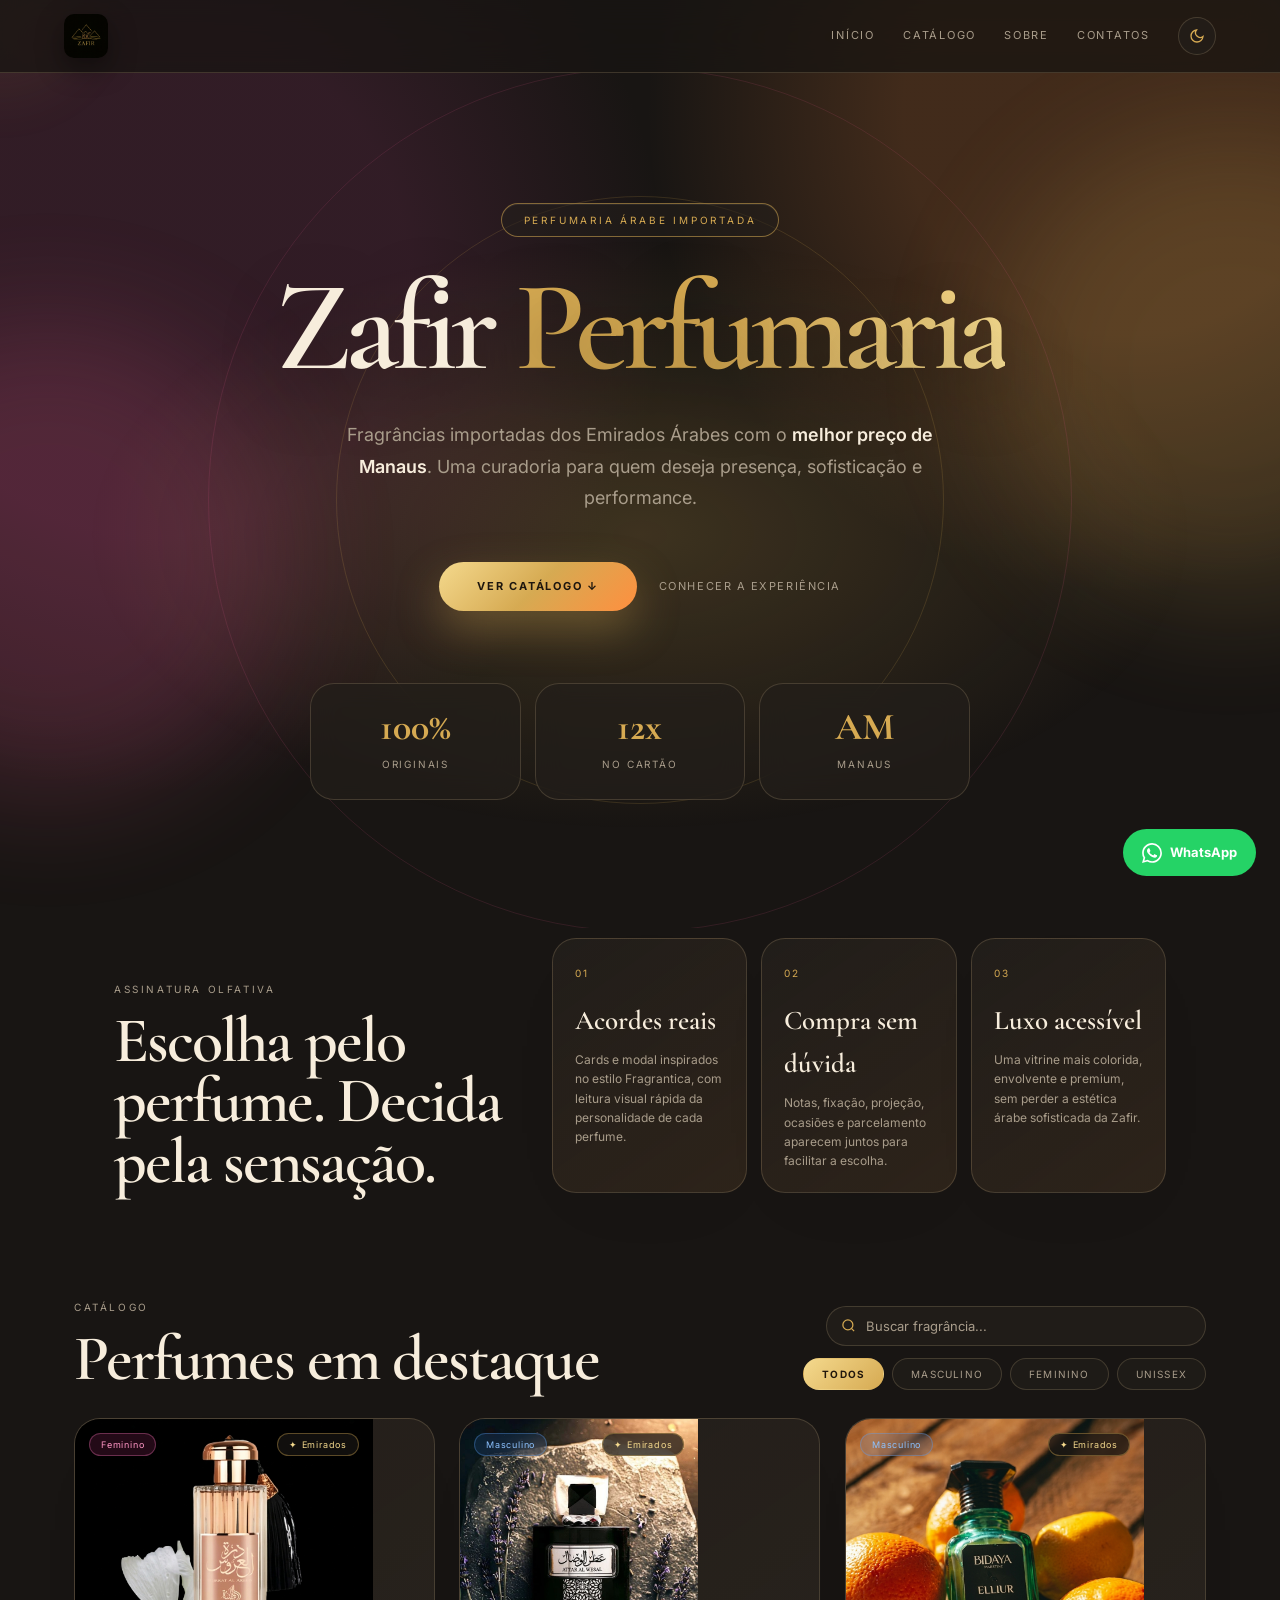
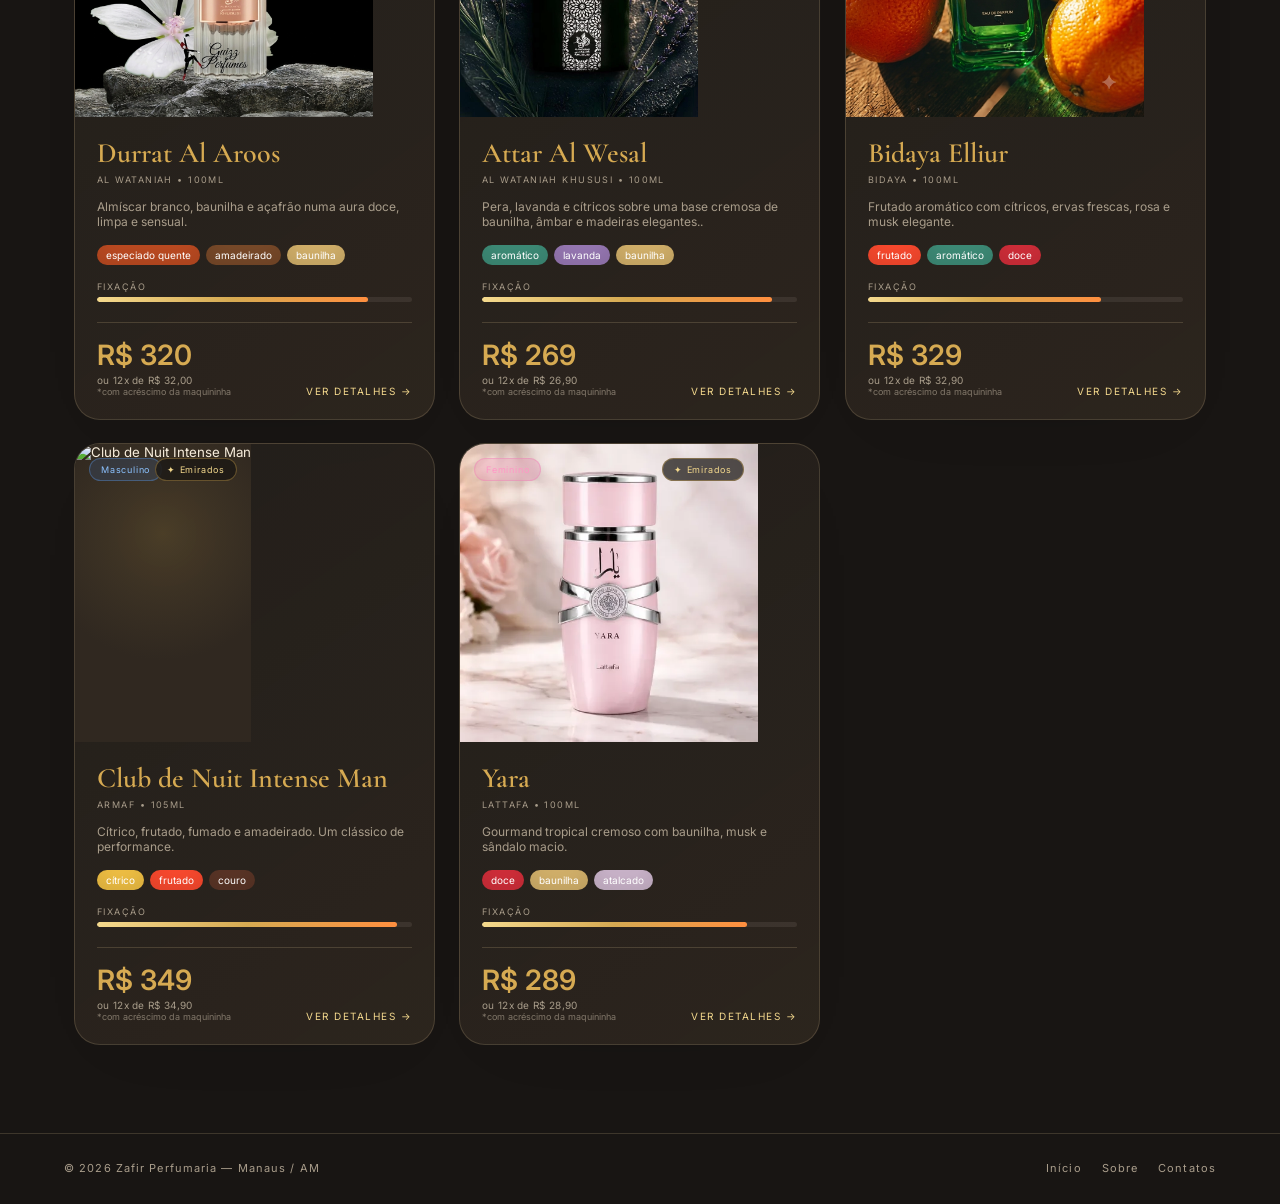
==== commit 146e9efb: "Add files via upload" ====
--- a/index.html
+++ b/index.html
@@ -3,8 +3,8 @@
 <head>
   <meta charset="utf-8" />
   <meta name="viewport" content="width=device-width,initial-scale=1" />
-  <title>Zafir Perfumes — Importados de Luxo em Manaus</title>
-  <meta name="description" content="Zafir Perfumes — perfumes árabes importados com o melhor preço de Manaus. Catálogo completo, acordes olfativos e simulação de parcelas." />
+  <title>Zafir Perfumaria — Importados de Luxo em Manaus</title>
+  <meta name="description" content="Zafir Perfumaria — perfumes árabes importados com o melhor preço de Manaus. Catálogo completo, acordes olfativos e simulação de parcelas." />
   <link rel="preconnect" href="https://fonts.googleapis.com" />
   <link rel="preconnect" href="https://fonts.gstatic.com" crossorigin />
   <link href="https://fonts.googleapis.com/css2?family=Cormorant+Garamond:wght@400;500;600;700&family=Inter:wght@300;400;500;600;700&display=swap" rel="stylesheet" />
@@ -16,13 +16,14 @@
   <div class="cursor-aura" id="cursorAura"></div>
 
   <nav class="nav reveal">
-    <a href="#" class="nav-logo magnetic" data-nav="home" aria-label="Zafir Perfumes">
+    <a href="#" class="nav-logo magnetic" data-nav="home" aria-label="Zafir Perfumaria">
       <img id="logoImg" src="assets/logo-zafir-dark.jpeg" alt="Zafir" />
     </a>
     <div class="nav-links">
       <a href="#" data-nav="home">Início</a>
       <a href="#catalogo" data-nav="home">Catálogo</a>
       <a href="#" data-nav="sobre">Sobre</a>
+      <a href="#" data-nav="contatos">Contatos</a>
       <button id="themeBtn" class="theme-btn magnetic" aria-label="Alternar tema">
         <svg id="iconMoon" viewBox="0 0 24 24" fill="none" stroke="currentColor" stroke-width="2"><path d="M21 12.79A9 9 0 1 1 11.21 3 7 7 0 0 0 21 12.79z"/></svg>
         <svg id="iconSun" viewBox="0 0 24 24" fill="none" stroke="currentColor" stroke-width="2" style="display:none"><circle cx="12" cy="12" r="4"/><path d="M12 2v2M12 20v2M4.93 4.93l1.41 1.41M17.66 17.66l1.41 1.41M2 12h2M20 12h2M4.93 19.07l1.41-1.41M17.66 6.34l1.41-1.41"/></svg>
@@ -37,7 +38,7 @@
       <div class="hero-orbit orbit-2"></div>
       <div class="hero-inner reveal">
         <div class="hero-tag">Perfumaria Árabe Importada</div>
-        <h1 class="hero-title">Zafir <span class="gold-text">Perfumes</span></h1>
+        <h1 class="hero-title">Zafir <span class="gold-text">Perfumaria</span></h1>
         <p class="hero-sub">Fragrâncias importadas dos Emirados Árabes com o <b>melhor preço de Manaus</b>. Uma curadoria para quem deseja presença, sofisticação e performance.</p>
         <div class="hero-actions">
           <a href="#catalogo" class="hero-cta magnetic">Ver catálogo ↓</a>
@@ -87,11 +88,36 @@
     </section>
   </main>
 
+  <main id="page-contatos" style="display:none">
+    <section class="contacts-page reveal">
+      <div class="contacts-inner">
+        <div class="eyebrow">Fale com a gente</div>
+        <h2 class="contacts-title">Contatos</h2>
+        <div class="contacts-grid">
+          <a id="waContact" href="#" target="_blank" rel="noreferrer" class="contact-card contact-wa">
+            <svg viewBox="0 0 24 24" fill="currentColor"><path d="M.057 24l1.687-6.163a11.867 11.867 0 0 1-1.587-5.946C.16 5.335 5.495 0 12.05 0a11.82 11.82 0 0 1 8.413 3.488 11.821 11.821 0 0 1 3.48 8.414c-.003 6.555-5.338 11.892-11.893 11.892a11.9 11.9 0 0 1-5.688-1.448L.057 24zm6.597-3.807c1.676.995 3.276 1.591 5.392 1.592 5.448 0 9.886-4.434 9.889-9.885.002-5.462-4.415-9.89-9.881-9.892-5.452 0-9.887 4.434-9.889 9.884-.001 2.225.651 3.891 1.746 5.634l-.999 3.648 3.742-.981zm11.387-5.464c-.074-.124-.272-.198-.57-.347-.297-.149-1.758-.868-2.031-.967-.272-.099-.47-.149-.669.149-.198.297-.768.967-.941 1.165-.173.198-.347.223-.644.074-.297-.149-1.255-.462-2.39-1.475-.883-.788-1.48-1.761-1.653-2.059-.173-.297-.018-.458.13-.606.134-.133.297-.347.446-.52.149-.174.198-.298.297-.497.099-.198.05-.371-.025-.52-.074-.149-.669-1.612-.916-2.207-.242-.579-.487-.5-.669-.51-.173-.008-.371-.01-.57-.01-.198 0-.52.074-.792.371-.272.297-1.04 1.016-1.04 2.479 0 1.462 1.065 2.875 1.213 3.074.149.198 2.096 3.2 5.077 4.487.71.306 1.263.489 1.694.626.712.226 1.36.194 1.872.118.571-.085 1.758-.719 2.006-1.413.248-.694.248-1.289.173-1.413z"/></svg>
+            <div>
+              <div class="contact-label">WhatsApp</div>
+              <div class="contact-sub">Tire dúvidas e compre direto</div>
+            </div>
+          </a>
+          <a href="https://www.instagram.com/zafir.perfumaria/" target="_blank" rel="noreferrer" class="contact-card contact-ig">
+            <svg viewBox="0 0 24 24" fill="none" stroke="currentColor" stroke-width="1.8"><rect x="2" y="2" width="20" height="20" rx="5" ry="5"/><path d="M16 11.37A4 4 0 1 1 12.63 8 4 4 0 0 1 16 11.37z"/><line x1="17.5" y1="6.5" x2="17.51" y2="6.5"/></svg>
+            <div>
+              <div class="contact-label">Instagram</div>
+              <div class="contact-sub">@zafir.perfumaria</div>
+            </div>
+          </a>
+        </div>
+      </div>
+    </section>
+  </main>
+
   <main id="page-sobre" style="display:none">
     <section class="about reveal">
       <div class="about-head">
         <div class="eyebrow">Sobre a marca</div>
-        <h2 class="about-title">Conheça a <span class="gold-text">Zafir</span></h2>
+        <h2 class="about-title">Conheça a <span class="gold-text">Zafir Perfumaria</span></h2>
       </div>
       <div class="about-grid">
         <div class="about-photo">
@@ -100,10 +126,10 @@
         </div>
         <div class="about-text">
           <h3>Assis — o homem por trás da Zafir</h3>
-          <p>Apaixonado por perfumaria desde jovem, Assis fundou a <b>Zafir Perfumes</b> com um propósito claro: trazer para Manaus as melhores fragrâncias árabes importadas dos Emirados, com preço justo e atendimento de verdade.</p>
-          <p>Cada perfume do catálogo é escolhido pessoalmente — testado, aprovado e oferecido com transparência. Aqui não tem enrolação: você compra o que cheirou, do mesmo lote, no melhor preço da cidade.</p>
+          <p>Apaixonado por perfumaria desde jovem, Assis fundou a <b>Zafir Perfumaria</b> com um propósito muito claro: trazer para Manaus as melhores fragrâncias árabes importadas dos Emirados com preço justo e atendimento de verdade.</p>
+          <p>Cada fragrância passa pelo olhar e pelo olfato do Assis antes de entrar no catálogo. Nada chega aqui por acaso, e nada sai sem a certeza de que vale cada centavo.</p>
           <h3>Nossa proposta</h3>
-          <p>Levar a perfumaria de luxo árabe a um público que valoriza presença, fixação e originalidade — sem pagar caro por isso. Acreditamos que um perfume marcante é assinatura, não privilégio.</p>
+          <p>Levar a perfumaria de luxo árabe a um público que valoriza presença, fixação e originalidade sem pagar caro por isso. Acreditamos que um perfume marcante é uma assinatura, não um privilégio.</p>
           <h3>Nosso diferencial</h3>
           <ul class="diff-list">
             <li><b>Melhor preço de Manaus</b> — comparamos e garantimos.</li>
@@ -118,11 +144,11 @@
   </main>
 
   <footer class="footer reveal">
-    <div>© <span id="year"></span> Zafir Perfumes — Manaus / AM</div>
+    <div>© <span id="year"></span> Zafir Perfumaria — Manaus / AM</div>
     <div class="footer-links">
       <a href="#" data-nav="home">Início</a>
       <a href="#" data-nav="sobre">Sobre</a>
-      <a id="igLink" href="https://instagram.com/zafirperfumes" target="_blank" rel="noreferrer">Instagram</a>
+      <a href="#" data-nav="contatos">Contatos</a>
     </div>
   </footer>
 
--- a/styles.css
+++ b/styles.css
@@ -1,290 +1,307 @@
 /* ===== Zafir Perfumes — styles.css ===== */
 :root {
-  --bg: #1a1a1a;
-  --fg: #ede4d3;
-  --surface: #232323;
-  --surface-2: #2c2c2c;
-  --border: #3a3a3a;
-  --muted: #8a8576;
-  --gold: #c9a55a;
-  --gold-soft: #e3c98a;
+  --bg: #181513;
+  --fg: #f7eddc;
+  --surface: #231f1b;
+  --surface-2: #302820;
+  --surface-3: #403020;
+  --border: rgba(231, 204, 153, .18);
+  --muted: #a99d8b;
+  --gold: #d6aa52;
+  --gold-soft: #f4d98d;
+  --amber: #ff8f3f;
+  --rose: #e95c90;
+  --plum: #7a315b;
+  --emerald: #3e8a63;
+  --sky: #60a5fa;
+  --shadow: rgba(0, 0, 0, .42);
 }
 [data-theme="light"] {
-  --bg: #faf7f0;
-  --fg: #2a241b;
-  --surface: #f3eee2;
-  --surface-2: #e9e2d0;
-  --border: #d8cfb8;
-  --muted: #6f6651;
-  --gold: #b8893a;
-  --gold-soft: #d6ad5c;
+  --bg: #fbf3e5;
+  --fg: #281f17;
+  --surface: #fffaf1;
+  --surface-2: #f1dfc0;
+  --surface-3: #ead0a7;
+  --border: rgba(125, 82, 34, .18);
+  --muted: #756854;
+  --gold: #ad7627;
+  --gold-soft: #e1b95d;
+  --amber: #d76b22;
+  --rose: #c14573;
+  --plum: #77385d;
+  --emerald: #2d7651;
+  --sky: #2e75c7;
+  --shadow: rgba(107, 69, 25, .18);
 }
 
 * { box-sizing: border-box; margin: 0; padding: 0; }
 html { scroll-behavior: smooth; }
 body {
-  background: var(--bg);
+  background:
+    radial-gradient(circle at 12% 10%, color-mix(in oklab, var(--plum) 26%, transparent) 0 16rem, transparent 32rem),
+    radial-gradient(circle at 88% 4%, color-mix(in oklab, var(--amber) 18%, transparent) 0 14rem, transparent 30rem),
+    var(--bg);
   color: var(--fg);
   font-family: 'Inter', sans-serif;
   font-size: 14px;
   line-height: 1.6;
   min-height: 100vh;
+  overflow-x: hidden;
   transition: background-color .35s ease, color .35s ease;
 }
 img { max-width: 100%; display: block; }
 a { color: inherit; text-decoration: none; }
-button { font-family: inherit; cursor: pointer; border: none; background: none; color: inherit; }
-
-.font-serif, h1, h2, h3 { font-family: 'Cormorant Garamond', serif; font-weight: 500; }
-
-/* Animations */
-@keyframes fade-up { from{opacity:0;transform:translateY(20px);} to{opacity:1;transform:translateY(0);} }
+button, input { font-family: inherit; }
+button { cursor: pointer; border: none; background: none; color: inherit; }
+h1, h2, h3, .font-serif { font-family: 'Cormorant Garamond', serif; font-weight: 600; }
+
+::selection { background: var(--gold); color: var(--bg); }
+
+@keyframes fade-up { from{opacity:0; transform:translateY(28px) scale(.98);} to{opacity:1; transform:translateY(0) scale(1);} }
 @keyframes fade-in { from{opacity:0;} to{opacity:1;} }
-@keyframes shimmer { 0%{background-position:-200% 0;} 100%{background-position:200% 0;} }
-@keyframes float { 0%,100%{transform:translateY(0);} 50%{transform:translateY(-8px);} }
-
-.gold-text {
-  background: linear-gradient(110deg, var(--gold) 30%, var(--gold-soft) 50%, var(--gold) 70%);
-  background-size: 200% 100%;
-  -webkit-background-clip: text;
-  background-clip: text;
-  color: transparent;
-  animation: shimmer 6s linear infinite;
-}
-
+@keyframes shimmer { 0%{background-position:-220% 0;} 100%{background-position:220% 0;} }
+@keyframes float { 0%,100%{transform:translateY(0) rotate(0deg);} 50%{transform:translateY(-12px) rotate(2deg);} }
+@keyframes pulse-ring { 0%,100%{opacity:.35; transform:scale(1);} 50%{opacity:.7; transform:scale(1.07);} }
+@keyframes bar-grow { from{width:0;} }
+@keyframes wa-breathe { 0%,100%{box-shadow:0 10px 30px rgba(37,211,102,.28);} 50%{box-shadow:0 10px 44px rgba(37,211,102,.5);} }
+
+.reveal { opacity: 0; transform: translateY(24px); transition: opacity .8s ease, transform .8s cubic-bezier(.2,.7,.2,1); }
+.reveal.visible { opacity: 1; transform: translateY(0); }
 .stagger > * { opacity: 0; animation: fade-up .7s cubic-bezier(.2,.7,.2,1) forwards; }
-.stagger > *:nth-child(1){animation-delay:.05s}
-.stagger > *:nth-child(2){animation-delay:.15s}
-.stagger > *:nth-child(3){animation-delay:.25s}
-.stagger > *:nth-child(4){animation-delay:.35s}
-.stagger > *:nth-child(5){animation-delay:.45s}
-.stagger > *:nth-child(6){animation-delay:.55s}
-
-/* Navbar */
+.stagger > *:nth-child(1){animation-delay:.05s}.stagger > *:nth-child(2){animation-delay:.13s}.stagger > *:nth-child(3){animation-delay:.21s}.stagger > *:nth-child(4){animation-delay:.29s}.stagger > *:nth-child(5){animation-delay:.37s}.stagger > *:nth-child(6){animation-delay:.45s}
+
+.page-glow { position: fixed; width: 30rem; height: 30rem; border-radius: 50%; pointer-events: none; filter: blur(60px); opacity: .18; z-index: -1; }
+.page-glow-1 { left: -12rem; top: 20rem; background: var(--rose); animation: float 12s ease-in-out infinite; }
+.page-glow-2 { right: -12rem; top: 8rem; background: var(--gold); animation: float 14s ease-in-out infinite reverse; }
+.cursor-aura { position: fixed; left: 0; top: 0; width: 18rem; height: 18rem; border-radius: 50%; pointer-events: none; z-index: 0; opacity: .13; background: radial-gradient(circle, var(--gold), transparent 62%); filter: blur(24px); transform: translate(-50%, -50%); transition: opacity .2s ease; }
+.gold-text { background: linear-gradient(110deg, var(--gold) 20%, var(--gold-soft) 42%, #fff2b7 50%, var(--gold) 72%); background-size: 240% 100%; -webkit-background-clip: text; background-clip: text; color: transparent; animation: shimmer 7s linear infinite; }
+.magnetic { transition: transform .25s ease, box-shadow .25s ease, border-color .25s ease; }
+
 .nav {
   position: sticky; top: 0; z-index: 50;
   display: flex; align-items: center; justify-content: space-between;
-  padding: 14px 5vw;
-  background: color-mix(in oklab, var(--bg) 85%, transparent);
-  backdrop-filter: blur(10px);
+  padding: 14px clamp(18px, 5vw, 72px);
+  background: color-mix(in oklab, var(--bg) 78%, transparent);
+  backdrop-filter: blur(18px) saturate(140%);
   border-bottom: 1px solid var(--border);
 }
-.nav-logo img { height: 42px; width: auto; border-radius: 6px; }
-.nav-links { display: flex; align-items: center; gap: 24px; }
-.nav-links a {
-  font-size: 11px; letter-spacing: .15em; text-transform: uppercase;
-  color: var(--muted); transition: color .2s;
-}
+.nav-logo img { height: 44px; width: auto; border-radius: 10px; box-shadow: 0 10px 28px var(--shadow); }
+.nav-links { display: flex; align-items: center; gap: clamp(12px, 3vw, 28px); }
+.nav-links a { position: relative; font-size: 11px; letter-spacing: .16em; text-transform: uppercase; color: var(--muted); transition: color .25s; }
+.nav-links a::after { content:""; position:absolute; left:0; right:0; bottom:-8px; height:1px; background:var(--gold); transform:scaleX(0); transform-origin:right; transition:transform .35s ease; }
 .nav-links a:hover { color: var(--gold); }
-.theme-btn {
-  width: 36px; height: 36px; border-radius: 50%;
-  border: 1px solid var(--border);
-  display: inline-flex; align-items: center; justify-content: center;
-  color: var(--gold); transition: border-color .2s, transform .2s;
-}
-.theme-btn:hover { border-color: var(--gold); transform: rotate(15deg); }
+.nav-links a:hover::after { transform:scaleX(1); transform-origin:left; }
+.theme-btn { width: 38px; height: 38px; border-radius: 50%; border: 1px solid var(--border); display: inline-flex; align-items: center; justify-content: center; color: var(--gold); background: color-mix(in oklab, var(--surface) 80%, transparent); }
+.theme-btn:hover { border-color: var(--gold); transform: rotate(14deg) scale(1.05); }
 .theme-btn svg { width: 16px; height: 16px; }
 
-/* Hero */
-.hero {
-  position: relative; overflow: hidden;
-  padding: 100px 5vw 80px;
-  text-align: center;
-}
-.hero-radial {
-  position: absolute; inset: 0; pointer-events: none;
-  background: radial-gradient(ellipse 60% 50% at 50% 60%, color-mix(in oklab, var(--gold) 18%, transparent) 0%, transparent 70%);
-}
-.hero-inner { position: relative; max-width: 800px; margin: 0 auto; animation: fade-up .9s ease both; }
-.hero-tag {
-  display: inline-block; font-size: 10px; letter-spacing: .25em; text-transform: uppercase;
-  color: var(--gold); padding: 6px 16px; border: 1px solid var(--gold);
-  border-radius: 999px; margin-bottom: 24px;
-}
-.hero-title { font-size: 84px; line-height: 1; margin-bottom: 20px; }
-.hero-sub { color: var(--muted); font-size: 16px; max-width: 560px; margin: 0 auto 32px; }
-.hero-cta {
-  display: inline-block; padding: 14px 32px;
-  background: var(--gold); color: var(--bg);
-  border-radius: 999px; font-size: 11px; letter-spacing: .15em;
-  text-transform: uppercase; font-weight: 500;
-  transition: transform .2s, box-shadow .3s;
-}
-.hero-cta:hover { transform: translateY(-2px); box-shadow: 0 10px 30px color-mix(in oklab, var(--gold) 40%, transparent); }
-
-/* Catalog */
-.catalog { max-width: 1200px; margin: 0 auto; padding: 0 5vw 80px; }
-.catalog-head { text-align: center; padding: 32px 0 24px; }
-.eyebrow { font-size: 10px; letter-spacing: .25em; text-transform: uppercase; color: var(--muted); margin-bottom: 12px; }
-.filters { display: flex; justify-content: center; gap: 8px; flex-wrap: wrap; }
-.filter {
-  padding: 8px 20px; border-radius: 999px;
-  font-size: 11px; letter-spacing: .1em;
-  border: 1px solid var(--border); color: var(--muted);
-  transition: all .25s;
-}
-.filter:hover { border-color: var(--gold); color: var(--gold); }
-.filter.active { background: var(--gold); color: var(--bg); border-color: var(--gold); font-weight: 500; }
-
+.hero { position: relative; overflow: hidden; padding: 130px 5vw 110px; text-align: center; min-height: 780px; display: grid; place-items: center; }
+.hero-radial { position: absolute; inset: 0; pointer-events: none; background: radial-gradient(ellipse 60% 48% at 50% 54%, color-mix(in oklab, var(--gold) 20%, transparent) 0%, transparent 72%); animation: pulse-ring 7s ease-in-out infinite; }
+.hero-orbit { position:absolute; border:1px solid color-mix(in oklab, var(--gold) 30%, transparent); border-radius:50%; pointer-events:none; opacity:.55; }
+.orbit-1 { width: 38rem; height: 38rem; animation: float 11s ease-in-out infinite; }
+.orbit-2 { width: 54rem; height: 54rem; border-color: color-mix(in oklab, var(--rose) 24%, transparent); animation: float 15s ease-in-out infinite reverse; }
+.hero-inner { position: relative; max-width: 870px; margin: 0 auto; z-index: 1; }
+.hero-tag { display: inline-block; font-size: 10px; letter-spacing: .28em; text-transform: uppercase; color: var(--gold); padding: 8px 22px; border: 1px solid color-mix(in oklab, var(--gold) 55%, transparent); border-radius: 999px; margin-bottom: 36px; background: color-mix(in oklab, var(--surface) 52%, transparent); box-shadow: inset 0 1px 0 rgba(255,255,255,.06); }
+.hero-title { font-size: clamp(64px, 12vw, 128px); letter-spacing: -.055em; line-height: .86; margin-bottom: 36px; text-shadow: 0 22px 70px var(--shadow); }
+.hero-sub { color: var(--muted); font-size: clamp(15px, 2vw, 18px); max-width: 650px; margin: 0 auto 48px; line-height: 1.75; }
+.hero-sub b { color: var(--fg); font-weight: 600; }
+.hero-actions { display:flex; align-items:center; justify-content:center; gap:22px; flex-wrap:wrap; margin-bottom: 72px; }
+.hero-cta { display: inline-block; padding: 16px 38px; background: linear-gradient(135deg, var(--gold-soft), var(--gold), var(--amber)); color: #1d160e; border-radius: 999px; font-size: 11px; letter-spacing: .16em; text-transform: uppercase; font-weight: 700; box-shadow: 0 18px 44px color-mix(in oklab, var(--gold) 35%, transparent); }
+.hero-cta:hover { transform: translateY(-3px) scale(1.02); }
+.hero-link { font-size: 11px; letter-spacing: .14em; text-transform: uppercase; color: var(--muted); transition: color .2s; }
+.hero-link:hover { color: var(--gold); }
+.hero-metrics { position: relative; z-index: 1; display:grid; grid-template-columns: repeat(3, 1fr); gap: 14px; width:min(660px, 90vw); margin: 0 auto; padding-bottom: 18px; }
+.hero-metrics div { padding: 24px 18px; border: 1px solid var(--border); border-radius: 24px; background: color-mix(in oklab, var(--surface) 70%, transparent); backdrop-filter: blur(14px); transition: transform .3s ease, border-color .3s; }
+.hero-metrics div:hover { transform: translateY(-4px); border-color: color-mix(in oklab, var(--gold) 45%, transparent); }
+.hero-metrics strong { display:block; font-family:'Cormorant Garamond', serif; font-size:38px; color:var(--gold); line-height:1; margin-bottom: 6px; }
+.hero-metrics span { font-size:10px; letter-spacing:.18em; text-transform:uppercase; color:var(--muted); }
+
+.experience { max-width: 1180px; margin: 0 auto; padding: 10px 5vw 78px; display:grid; grid-template-columns: .8fr 1.2fr; gap: 28px; align-items: end; }
+.experience-copy h2, .catalog-head h2 { font-size: clamp(38px, 6vw, 64px); line-height: .95; letter-spacing: -.03em; }
+.eyebrow { font-size: 10px; letter-spacing: .26em; text-transform: uppercase; color: var(--muted); margin-bottom: 14px; }
+.experience-grid { display:grid; grid-template-columns: repeat(3, 1fr); gap: 14px; }
+.experience-grid article { min-height: 190px; padding: 22px; border-radius: 24px; border: 1px solid var(--border); background: linear-gradient(145deg, color-mix(in oklab, var(--surface) 86%, transparent), color-mix(in oklab, var(--surface-3) 54%, transparent)); box-shadow: 0 24px 80px -58px var(--shadow); transition: transform .35s ease, border-color .35s ease; }
+.experience-grid article:hover { transform: translateY(-6px); border-color: color-mix(in oklab, var(--gold) 65%, transparent); }
+.experience-grid span { color: var(--gold); font-size: 10px; letter-spacing: .2em; }
+.experience-grid h3 { color: var(--fg); font-size: 27px; margin: 16px 0 8px; }
+.experience-grid p { color: var(--muted); font-size: 12px; }
+
+.catalog { max-width: 1260px; margin: 0 auto; padding: 0 5vw 88px; }
+.catalog-head { display:flex; align-items:end; justify-content:space-between; gap:24px; padding: 28px 0 28px; }
+.catalog-tools { display:flex; flex-direction:column; align-items:flex-end; gap:12px; }
+.search-box { width:min(380px, 86vw); display:flex; align-items:center; gap:10px; padding: 11px 14px; border:1px solid var(--border); border-radius:999px; background: color-mix(in oklab, var(--surface) 75%, transparent); color:var(--muted); transition:border-color .25s, box-shadow .25s; }
+.search-box:focus-within { border-color: var(--gold); box-shadow: 0 0 0 4px color-mix(in oklab, var(--gold) 12%, transparent); }
+.search-box svg { width:15px; height:15px; color:var(--gold); }
+.search-box input { flex:1; border:0; outline:0; background:transparent; color:var(--fg); font-size:13px; }
+.search-box input::placeholder { color: var(--muted); }
+.filters { display: flex; justify-content: flex-end; gap: 8px; flex-wrap: wrap; }
+.filter { padding: 9px 18px; border-radius: 999px; font-size: 10px; letter-spacing: .12em; text-transform: uppercase; border: 1px solid var(--border); color: var(--muted); transition: all .25s; background: color-mix(in oklab, var(--surface) 62%, transparent); }
+.filter:hover { border-color: var(--gold); color: var(--gold); transform: translateY(-2px); }
+.filter.active { background: linear-gradient(135deg, var(--gold-soft), var(--gold)); color: #21170c; border-color: transparent; font-weight: 700; }
 .grid { display: grid; grid-template-columns: repeat(3, 1fr); gap: 24px; }
-@media (max-width: 900px) { .grid { grid-template-columns: repeat(2, 1fr); } }
-@media (max-width: 600px) { .grid { grid-template-columns: 1fr; } .hero-title { font-size: 56px; } }
-
-.card {
-  background: var(--surface); border: 1px solid var(--border);
-  border-radius: 14px; overflow: hidden;
-  display: flex; flex-direction: column; text-align: left;
-  transition: transform .4s cubic-bezier(.2,.7,.2,1), border-color .3s, box-shadow .4s;
-  width: 100%;
-}
-.card:hover {
-  transform: translateY(-6px);
-  border-color: var(--gold);
-  box-shadow: 0 20px 50px -20px color-mix(in oklab, var(--gold) 35%, transparent);
-}
-.card-img { position: relative; height: 280px; background: var(--surface-2); overflow: hidden; }
-.card-img img { width: 100%; height: 100%; object-fit: cover; transition: transform .7s; }
-.card:hover .card-img img { transform: scale(1.1); }
-.badge {
-  position: absolute; top: 12px; font-size: 9px; padding: 4px 10px;
-  border-radius: 999px; letter-spacing: .08em; border: 1px solid;
-}
-.badge-gender { left: 12px; }
-.badge-gender.Masculino { background: rgba(59,130,246,.1); color:#60a5fa; border-color: rgba(59,130,246,.3); }
-.badge-gender.Feminino { background: rgba(236,72,153,.1); color:#f472b6; border-color: rgba(236,72,153,.3); }
-.badge-gender.Unissex { background: color-mix(in oklab, var(--gold) 12%, transparent); color: var(--gold); border-color: color-mix(in oklab, var(--gold) 35%, transparent); }
-.badge-origin {
-  right: 12px;
-  background: color-mix(in oklab, var(--bg) 70%, transparent); backdrop-filter: blur(6px);
-  color: var(--gold); border-color: color-mix(in oklab, var(--gold) 35%, transparent);
-}
-.card-body { padding: 20px; flex: 1; display: flex; flex-direction: column; }
-.card-body h3 { font-size: 24px; color: var(--gold); line-height: 1.1; }
-.card-meta { font-size: 9px; letter-spacing: .15em; text-transform: uppercase; color: var(--muted); margin: 4px 0 12px; }
-.card-desc { font-size: 12px; color: var(--muted); margin-bottom: 16px;
-  display:-webkit-box;-webkit-line-clamp:2;-webkit-box-orient:vertical;overflow:hidden;}
-.fixation-label { font-size: 9px; letter-spacing: .15em; text-transform: uppercase; color: var(--muted); margin-bottom: 4px; }
-.bar { height: 4px; border-radius: 999px; background: var(--surface-2); overflow: hidden; }
-.bar > div { height: 100%; background: linear-gradient(90deg, var(--gold-soft), var(--gold)); border-radius: 999px; }
-.card-price {
-  display: flex; justify-content: space-between; align-items: flex-end;
-  margin-top: 20px; padding-top: 16px; border-top: 1px solid var(--border);
-}
-.price-big { font-size: 26px; font-weight: 500; color: var(--gold); line-height: 1; }
-.price-inst { font-size: 10px; color: var(--muted); margin-top: 4px; letter-spacing: .03em; }
+.card { position:relative; isolation:isolate; background: linear-gradient(145deg, color-mix(in oklab, var(--surface) 94%, transparent), color-mix(in oklab, var(--surface-2) 85%, transparent)); border: 1px solid var(--border); border-radius: 26px; overflow: hidden; display: flex; flex-direction: column; text-align: left; transition: transform .45s cubic-bezier(.2,.7,.2,1), border-color .3s, box-shadow .45s; width: 100%; box-shadow: 0 22px 80px -64px var(--shadow); }
+.card::before { content:""; position:absolute; inset:-1px; background: radial-gradient(circle at var(--mx,50%) var(--my,0%), color-mix(in oklab, var(--gold) 28%, transparent), transparent 38%); opacity:0; transition: opacity .3s; z-index:-1; }
+.card:hover { transform: translateY(-8px); border-color: color-mix(in oklab, var(--gold) 62%, transparent); box-shadow: 0 34px 90px -52px color-mix(in oklab, var(--gold) 50%, transparent); }
+.card:hover::before { opacity:1; }
+.card-img { position: relative; height: 298px; background: radial-gradient(circle at 50% 30%, color-mix(in oklab, var(--gold) 22%, transparent), var(--surface-2) 56%); overflow: hidden; }
+.card-img img { width: 100%; height: 100%; object-fit: cover; transition: transform .85s cubic-bezier(.2,.7,.2,1), filter .45s; }
+.card:hover .card-img img { transform: scale(1.08) rotate(.8deg); filter: saturate(1.12) contrast(1.04); }
+.badge { position: absolute; top: 14px; font-size: 9px; padding: 5px 11px; border-radius: 999px; letter-spacing: .09em; border: 1px solid; backdrop-filter: blur(8px); }
+.badge-gender { left: 14px; }
+.badge-gender.Masculino { background: rgba(59,130,246,.13); color:#8cc2ff; border-color: rgba(96,165,250,.32); }
+.badge-gender.Feminino { background: rgba(236,72,153,.15); color:#ff96c5; border-color: rgba(244,114,182,.34); }
+.badge-gender.Unissex { background: color-mix(in oklab, var(--gold) 14%, transparent); color: var(--gold-soft); border-color: color-mix(in oklab, var(--gold) 40%, transparent); }
+.badge-origin { right: 14px; background: color-mix(in oklab, var(--bg) 72%, transparent); color: var(--gold-soft); border-color: color-mix(in oklab, var(--gold) 38%, transparent); }
+.card-body { padding: 22px; flex: 1; display: flex; flex-direction: column; }
+.card-body h3 { font-size: 28px; color: var(--gold); line-height: 1.02; }
+.card-meta { font-size: 9px; letter-spacing: .16em; text-transform: uppercase; color: var(--muted); margin: 6px 0 14px; }
+.card-desc { font-size: 12px; color: var(--muted); margin-bottom: 16px; display:-webkit-box; -webkit-line-clamp:2; -webkit-box-orient:vertical; overflow:hidden; }
+.card-accords { display:flex; flex-wrap:wrap; gap:6px; margin-bottom: 16px; }
+.accord-pill { font-size: 10px; padding: 4px 9px; border-radius:999px; color:#fff; box-shadow: inset 0 -10px 20px rgba(0,0,0,.12); }
+.fixation-label { font-size: 9px; letter-spacing: .16em; text-transform: uppercase; color: var(--muted); margin-bottom: 5px; }
+.bar { height: 5px; border-radius: 999px; background: color-mix(in oklab, var(--fg) 8%, transparent); overflow: hidden; }
+.bar > div { height: 100%; background: linear-gradient(90deg, var(--gold-soft), var(--gold), var(--amber)); border-radius: 999px; animation: bar-grow .85s cubic-bezier(.2,.7,.2,1) both; }
+.card-price { display: flex; justify-content: space-between; align-items: flex-end; gap:12px; margin-top: 20px; padding-top: 18px; border-top: 1px solid var(--border); }
+.price-big { font-size: 28px; font-weight: 600; color: var(--gold); line-height: 1; }
+.price-inst { font-size: 10px; color: var(--muted); margin-top: 5px; letter-spacing: .03em; }
 .price-note { font-size: 9px; color: color-mix(in oklab, var(--muted) 70%, transparent); }
-.card-cta { font-size: 10px; letter-spacing: .15em; text-transform: uppercase; color: var(--gold); }
-
-/* About */
-.about { max-width: 1100px; margin: 0 auto; padding: 60px 5vw 80px; animation: fade-up .8s ease both; }
-.about-head { text-align: center; margin-bottom: 48px; }
-.about-title { font-size: 56px; line-height: 1; }
-.about-grid { display: grid; grid-template-columns: 1fr 1.4fr; gap: 48px; align-items: start; }
-@media (max-width: 800px) { .about-grid { grid-template-columns: 1fr; } .about-title { font-size: 40px; } }
-.about-photo { position: relative; border-radius: 16px; overflow: hidden; border: 1px solid var(--border); }
-.about-photo img { width: 100%; aspect-ratio: 3/4; object-fit: cover; }
-.about-badge {
-  position: absolute; bottom: 16px; left: 16px;
-  background: color-mix(in oklab, var(--bg) 80%, transparent); backdrop-filter: blur(6px);
-  border: 1px solid var(--gold); color: var(--gold);
-  padding: 6px 14px; border-radius: 999px;
-  font-size: 10px; letter-spacing: .15em; text-transform: uppercase;
-}
-.about-text h3 { font-size: 28px; color: var(--gold); margin: 20px 0 10px; }
+.card-cta { font-size: 10px; letter-spacing: .15em; text-transform: uppercase; color: var(--gold-soft); white-space:nowrap; transition: transform .25s; }
+.card:hover .card-cta { transform: translateX(3px); }
+.empty-state { grid-column: 1 / -1; padding: 44px; text-align:center; border:1px dashed var(--border); border-radius:24px; color:var(--muted); }
+
+.about { max-width: 1120px; margin: 0 auto; padding: 72px 5vw 90px; }
+.about-head { text-align: center; margin-bottom: 52px; }
+.about-title { font-size: clamp(46px, 7vw, 72px); line-height: .95; letter-spacing:-.03em; }
+.about-grid { display: grid; grid-template-columns: .9fr 1.35fr; gap: 52px; align-items: start; }
+.about-photo { position: relative; border-radius: 28px; overflow: hidden; border: 1px solid var(--border); box-shadow: 0 30px 90px -60px var(--shadow); }
+.about-photo img { width: 100%; aspect-ratio: 3/4; object-fit: cover; transition: transform .8s ease; }
+.about-photo:hover img { transform: scale(1.04); }
+.about-badge { position: absolute; bottom: 18px; left: 18px; background: color-mix(in oklab, var(--bg) 78%, transparent); backdrop-filter: blur(10px); border: 1px solid var(--gold); color: var(--gold-soft); padding: 7px 15px; border-radius: 999px; font-size: 10px; letter-spacing: .16em; text-transform: uppercase; }
+.about-text { padding: 8px 0; }
+.about-text h3 { font-size: 31px; color: var(--gold); margin: 24px 0 10px; }
 .about-text h3:first-child { margin-top: 0; }
-.about-text p { color: var(--muted); margin-bottom: 12px; font-size: 14px; }
-.about-text b { color: var(--fg); font-weight: 500; }
+.about-text p { color: var(--muted); margin-bottom: 13px; font-size: 14px; }
+.about-text b { color: var(--fg); font-weight: 600; }
 .diff-list { list-style: none; }
-.diff-list li {
-  position: relative; padding: 8px 0 8px 22px; color: var(--muted); font-size: 13px;
-  border-bottom: 1px dashed var(--border);
-}
+.diff-list li { position: relative; padding: 10px 0 10px 24px; color: var(--muted); font-size: 13px; border-bottom: 1px dashed var(--border); }
 .diff-list li::before { content: '✦'; position: absolute; left: 0; color: var(--gold); }
-
-/* Footer */
-.footer {
-  display: flex; justify-content: space-between; align-items: center;
-  padding: 24px 5vw; border-top: 1px solid var(--border);
-  font-size: 11px; color: var(--muted); letter-spacing: .1em;
-}
+/* Contacts page */
+.contacts-page { min-height: calc(100vh - 80px); display: flex; align-items: center; padding: 72px 5vw 80px; }
+
+/* Contacts section (inline, kept for reference) */
+.contacts { padding: 72px 5vw 80px; border-top: 1px solid var(--border); }
+.contacts-inner { max-width: 860px; margin: 0 auto; text-align: center; }
+.contacts-title { font-size: clamp(38px, 6vw, 58px); line-height: .95; letter-spacing: -.03em; margin-bottom: 40px; }
+.contacts-grid { display: grid; grid-template-columns: 1fr 1fr; gap: 18px; max-width: 640px; margin: 0 auto; }
+.contact-card { display: flex; align-items: center; gap: 16px; padding: 22px 26px; border-radius: 22px; border: 1px solid var(--border); transition: transform .3s ease, border-color .3s, box-shadow .3s; text-align: left; }
+.contact-card svg { width: 32px; height: 32px; flex-shrink: 0; }
+.contact-card:hover { transform: translateY(-4px); box-shadow: 0 20px 60px -30px var(--shadow); }
+.contact-wa { background: linear-gradient(135deg, color-mix(in oklab, #25d366 18%, var(--surface)), var(--surface)); border-color: rgba(37,211,102,.28); color: var(--fg); }
+.contact-wa:hover { border-color: rgba(37,211,102,.55); box-shadow: 0 20px 60px -30px rgba(37,211,102,.25); }
+.contact-wa svg { color: #25d366; }
+.contact-ig { background: linear-gradient(135deg, color-mix(in oklab, #e1306c 14%, var(--surface)), color-mix(in oklab, #f77737 10%, var(--surface))); border-color: rgba(225,48,108,.26); color: var(--fg); }
+.contact-ig:hover { border-color: rgba(225,48,108,.5); box-shadow: 0 20px 60px -30px rgba(225,48,108,.2); }
+.contact-ig svg { color: #e1306c; }
+.contact-label { font-size: 16px; font-weight: 700; color: var(--fg); }
+.contact-sub { font-size: 12px; color: var(--muted); margin-top: 3px; }
+
+/* Notes pyramid colors */
+.notes-col { padding: 14px; border-radius: 18px; border: 1px solid var(--border); }
+.notes-top { background: linear-gradient(145deg, color-mix(in oklab, #3e8a63 22%, var(--surface)), var(--surface)); border-color: rgba(62,138,99,.35); }
+.notes-mid { background: linear-gradient(145deg, color-mix(in oklab, #bf4d7c 18%, var(--surface)), var(--surface)); border-color: rgba(191,77,124,.32); }
+.notes-base { background: linear-gradient(145deg, color-mix(in oklab, #7b4b2a 24%, var(--surface)), var(--surface)); border-color: rgba(123,75,42,.38); }
+
+
+/* Personality cards colors */
+.pers-rastro { background: linear-gradient(135deg, color-mix(in oklab, var(--sky) 14%, var(--surface)), var(--surface)); border-color: rgba(96,165,250,.3); }
+.pers-estilo { background: linear-gradient(135deg, color-mix(in oklab, var(--gold) 14%, var(--surface)), var(--surface)); border-color: rgba(214,170,82,.3); }
+.pers-uso { background: linear-gradient(135deg, color-mix(in oklab, var(--rose) 12%, var(--surface)), var(--surface)); border-color: rgba(233,92,144,.28); }
+
+.footer { display: flex; justify-content: space-between; align-items: center; padding: 26px 5vw; border-top: 1px solid var(--border); font-size: 11px; color: var(--muted); letter-spacing: .1em; }
 .footer-links { display: flex; gap: 20px; }
 .footer-links a:hover { color: var(--gold); }
-@media (max-width: 600px) { .footer { flex-direction: column; gap: 12px; align-items: flex-start; } }
-
-/* WhatsApp float */
-.wa-btn {
-  position: fixed; bottom: 24px; right: 24px; z-index: 200;
-  background: #25d366; color: #fff;
-  padding: 12px 18px; border-radius: 999px;
-  display: flex; align-items: center; gap: 8px;
-  font-size: 13px; font-weight: 500;
-  box-shadow: 0 4px 20px rgba(37,211,102,.35);
-  transition: transform .2s;
-}
-.wa-btn:hover { transform: translateY(-2px); }
+.wa-btn { position: fixed; bottom: 24px; right: 24px; z-index: 200; background: #25d366; color: #fff; padding: 13px 19px; border-radius: 999px; display: flex; align-items: center; gap: 8px; font-size: 13px; font-weight: 700; animation: wa-breathe 3s ease-in-out infinite; }
+.wa-btn:hover { transform: translateY(-3px) scale(1.02); }
 .wa-btn svg { width: 20px; height: 20px; }
 
-/* Modal */
 .modal { position: fixed; inset: 0; z-index: 300; display: none; }
 .modal.open { display: block; animation: fade-in .25s ease; }
-.modal-backdrop { position: absolute; inset: 0; background: rgba(0,0,0,.7); backdrop-filter: blur(4px); }
-.modal-card {
-  position: relative; max-width: 880px; width: calc(100% - 32px);
-  margin: 5vh auto; max-height: 90vh; overflow-y: auto;
-  background: var(--surface); color: var(--fg);
-  border: 1px solid var(--border); border-radius: 16px;
-  animation: fade-up .35s ease both;
-}
-.modal-close {
-  position: absolute; top: 12px; right: 14px; z-index: 2;
-  width: 32px; height: 32px; border-radius: 50%;
-  background: var(--surface-2); color: var(--fg);
-  font-size: 22px; line-height: 1;
-}
-.modal-grid { display: grid; grid-template-columns: 1fr 1fr; }
-@media (max-width: 700px) { .modal-grid { grid-template-columns: 1fr; } }
-.modal-img { background: var(--surface-2); min-height: 280px; }
-.modal-img img { width: 100%; height: 100%; object-fit: cover; }
-.modal-body { padding: 28px; }
-.modal-body h2 { font-size: 32px; color: var(--gold); line-height: 1; }
-.modal-meta { font-size: 10px; letter-spacing: .2em; text-transform: uppercase; color: var(--muted); margin-top: 8px; }
-.modal-desc { font-size: 13px; color: var(--muted); margin-top: 16px; line-height: 1.6; }
-.section-label { font-size: 10px; letter-spacing: .2em; text-transform: uppercase; color: var(--muted); margin: 22px 0 10px; }
-.accord-row { margin-bottom: 8px; }
-.accord-row .top { display: flex; justify-content: space-between; font-size: 11px; margin-bottom: 4px; }
-.notes-grid { display: grid; grid-template-columns: 1fr 1fr 1fr; gap: 10px; }
-.note-col-title { font-size: 9px; letter-spacing: .15em; text-transform: uppercase; color: var(--gold); margin-bottom: 6px; }
-.note { display: inline-block; font-size: 10px; padding: 2px 8px; border-radius: 999px;
-  background: var(--surface-2); border: 1px solid var(--border); color: var(--muted); margin: 0 3px 3px 0; }
-.stats { display: grid; grid-template-columns: 1fr 1fr; gap: 16px; margin-top: 20px; }
-.stat-head { display: flex; justify-content: space-between; font-size: 10px; letter-spacing: .15em; text-transform: uppercase; margin-bottom: 4px; }
-.stat-head span:first-child { color: var(--muted); }
-.stat-head span:last-child { color: var(--gold); }
-.occasions { display: flex; flex-wrap: wrap; gap: 6px; margin-top: 20px; }
-.occasion { font-size: 10px; padding: 4px 10px; border-radius: 999px; background: var(--surface-2); border: 1px solid var(--border); color: var(--muted); letter-spacing: .1em; }
-.buy-row {
-  display: flex; justify-content: space-between; align-items: flex-end; gap: 16px;
-  padding-top: 18px; margin-top: 22px; border-top: 1px solid var(--border);
-}
-.buy-row .price-big { font-size: 30px; }
-.buy-row .label { font-size: 10px; letter-spacing: .15em; color: var(--muted); margin-top: 4px; }
-.buy-btn {
-  background: var(--gold); color: var(--bg); padding: 12px 22px;
-  border-radius: 999px; font-size: 11px; letter-spacing: .15em; text-transform: uppercase; font-weight: 500;
-  transition: opacity .2s;
-}
-.buy-btn:hover { opacity: .9; }
-.installments {
-  margin-top: 18px; padding: 12px; border-radius: 10px;
-  border: 1px solid var(--border); background: color-mix(in oklab, var(--surface-2) 50%, transparent);
-}
-.installments-title { font-size: 10px; letter-spacing: .2em; text-transform: uppercase; color: var(--gold); margin-bottom: 8px; }
-.installments-grid { display: grid; grid-template-columns: repeat(7, 1fr); gap: 6px; }
-@media (max-width: 600px) { .installments-grid { grid-template-columns: repeat(4, 1fr); } }
-.inst-cell {
-  background: var(--surface); border: 1px solid var(--border);
-  border-radius: 6px; padding: 6px; text-align: center;
-}
-.inst-cell .n { display: block; color: var(--gold); font-weight: 500; font-size: 11px; }
+.modal-backdrop { position: absolute; inset: 0; background: rgba(0,0,0,.72); backdrop-filter: blur(8px); }
+.modal-card { position: relative; max-width: 1040px; width: calc(100% - 32px); margin: 4vh auto; max-height: 92vh; overflow-y: auto; background: linear-gradient(145deg, var(--surface), color-mix(in oklab, var(--surface-2) 72%, var(--surface))); color: var(--fg); border: 1px solid color-mix(in oklab, var(--gold) 28%, var(--border)); border-radius: 28px; animation: fade-up .38s ease both; box-shadow: 0 34px 120px rgba(0,0,0,.48); }
+.modal-close { position: sticky; top: 12px; float: right; margin: 12px 14px 0 0; z-index: 2; width: 40px; height: 40px; border-radius: 50%; background: color-mix(in oklab, var(--fg) 9%, transparent); color: var(--gold-soft); font-size: 28px; line-height: 1; backdrop-filter: blur(10px); }
+.modal-close:hover { transform: rotate(90deg) scale(1.04); background: color-mix(in oklab, var(--gold) 18%, transparent); }
+.modal-grid { display: grid; grid-template-columns: .85fr 1.15fr; min-height: 720px; }
+.modal-img { position: sticky; top:0; height: 92vh; min-height: 560px; background: radial-gradient(circle at 50% 30%, color-mix(in oklab, var(--gold) 22%, transparent), var(--surface-2) 60%); overflow:hidden; }
+.modal-img::after { content:""; position:absolute; inset:0; background:linear-gradient(180deg, transparent 45%, rgba(0,0,0,.38)); pointer-events:none; }
+.modal-img img { width: 100%; height: 100%; object-fit: cover; animation: float 6s ease-in-out infinite; }
+.modal-body { padding: 46px 34px 34px; }
+.modal-kicker { display:flex; flex-wrap:wrap; gap:7px; margin-bottom:16px; }
+.modal-kicker span { font-size:10px; letter-spacing:.14em; text-transform:uppercase; padding:5px 10px; border-radius:999px; border:1px solid var(--border); color:var(--muted); }
+.modal-body h2 { font-size: clamp(40px, 6vw, 62px); color: var(--gold); line-height: .9; letter-spacing:-.035em; }
+.modal-meta { font-size: 10px; letter-spacing: .22em; text-transform: uppercase; color: var(--muted); margin-top: 12px; }
+.modal-desc { font-size: 15px; color: var(--muted); margin-top: 20px; line-height: 1.75; }
+.section-label { font-size: 10px; letter-spacing: .24em; text-transform: uppercase; color: var(--muted); margin: 28px 0 13px; }
+.accord-row { margin-bottom: 9px; }
+.accord-row .top { display: flex; justify-content: space-between; font-size: 12px; margin-bottom: 5px; font-weight:700; }
+.accord-row .fragrantica-bar { height: 28px; border-radius: 0 9px 9px 0; min-width: 62px; display:flex; align-items:center; padding-left:12px; color:#fff; font-size:12px; font-weight:700; text-transform:lowercase; box-shadow: inset 0 -10px 20px rgba(0,0,0,.1); animation: bar-grow .8s cubic-bezier(.2,.7,.2,1) both; }
+.notes-grid { display: grid; grid-template-columns: 1fr 1fr 1fr; gap: 12px; }
+.notes-grid > div { padding: 14px; border-radius: 18px; background: color-mix(in oklab, var(--fg) 5%, transparent); border: 1px solid var(--border); }
+.note-col-title { font-size: 9px; letter-spacing: .17em; text-transform: uppercase; color: var(--gold); margin-bottom: 8px; }
+.note { display: inline-block; font-size: 11px; padding: 4px 9px; border-radius: 999px; border: 1px solid var(--border); color: var(--muted); margin: 0 4px 5px 0; background: color-mix(in oklab, var(--fg) 7%, transparent); }
+.note.note-top { border-color: rgba(59,130,246,.55); color: #93c5fd; background: rgba(59,130,246,.18); }
+.note.note-mid { border-color: rgba(191,77,124,.55); color: #f0a0c0; background: rgba(191,77,124,.18); }
+.note.note-base { border-color: rgba(180,120,50,.55); color: #d4a57a; background: rgba(180,120,50,.18); }
+.stats { display: grid; grid-template-columns: 1fr 1fr; gap: 16px; margin-top: 22px; }
+.stat-head { display: flex; justify-content: space-between; font-size: 10px; letter-spacing: .15em; text-transform: uppercase; margin-bottom: 6px; }
+.stat-head span:first-child { color: var(--muted); }.stat-head span:last-child { color: var(--gold); }
+.personality { display:grid; grid-template-columns: repeat(3, 1fr); gap:10px; margin-top:18px; }
+.personality div { padding:12px; border-radius:16px; border:1px solid var(--border); background: color-mix(in oklab, var(--fg) 5%, transparent); }
+.personality span { display:block; font-size:9px; letter-spacing:.16em; text-transform:uppercase; color:var(--muted); }
+.personality strong { display:block; margin-top:5px; color:var(--gold-soft); font-size:13px; }
+.occasions { display: flex; flex-wrap: wrap; gap: 7px; margin-top: 20px; }
+.occasion { font-size: 10px; padding: 5px 11px; border-radius: 999px; background: color-mix(in oklab, var(--fg) 6%, transparent); border: 1px solid var(--border); color: var(--muted); letter-spacing: .1em; }
+.buy-row { display: flex; justify-content: space-between; align-items: flex-end; gap: 16px; padding-top: 20px; margin-top: 24px; border-top: 1px solid var(--border); }
+.buy-row .price-big { font-size: 34px; }
+.buy-row .label { font-size: 10px; letter-spacing: .16em; color: var(--muted); margin-top: 5px; }
+.buy-btn { background: linear-gradient(135deg, var(--gold-soft), var(--gold), var(--amber)); color: #21170c; padding: 13px 24px; border-radius: 999px; font-size: 11px; letter-spacing: .16em; text-transform: uppercase; font-weight: 800; transition: transform .2s, box-shadow .25s; }
+.buy-btn:hover { transform: translateY(-2px); box-shadow: 0 14px 32px color-mix(in oklab, var(--gold) 30%, transparent); }
+.installments { margin-top: 20px; padding: 14px; border-radius: 18px; border: 1px solid var(--border); background: color-mix(in oklab, var(--surface-2) 55%, transparent); }
+.installments-title { font-size: 10px; letter-spacing: .22em; text-transform: uppercase; color: var(--gold); margin-bottom: 9px; }
+.installments-grid { display: grid; grid-template-columns: repeat(6, 1fr); gap: 7px; }
+.inst-cell { background: color-mix(in oklab, var(--surface) 86%, transparent); border: 1px solid var(--border); border-radius: 10px; padding: 7px 5px; text-align: center; }
+.inst-cell .n { display: block; color: var(--gold); font-weight: 700; font-size: 11px; }
 .inst-cell .v { display: block; color: var(--muted); font-size: 10px; }
-.inst-note { font-size: 9px; color: color-mix(in oklab, var(--muted) 80%, transparent); margin-top: 8px; line-height: 1.5; }
+.inst-note { font-size: 9px; color: color-mix(in oklab, var(--muted) 80%, transparent); margin-top: 9px; line-height: 1.5; }
+
+@media (max-width: 980px) {
+  .catalog-head, .experience { grid-template-columns: 1fr; display:grid; }
+  .catalog-tools { align-items:flex-start; }
+  .filters { justify-content:flex-start; }
+  .grid { grid-template-columns: repeat(2, 1fr); }
+  .experience-grid { grid-template-columns: 1fr; }
+  .modal-grid { grid-template-columns: 1fr; }
+  .modal-img { position:relative; height:360px; min-height:360px; }
+}
+@media (max-width: 640px) {
+  .cursor-aura { display:none; }
+  .nav { align-items:flex-start; gap:14px; }
+  .nav-links { gap: 10px; flex-wrap:wrap; justify-content:flex-end; }
+  .nav-links a { font-size:10px; }
+  .hero { padding: 82px 5vw 62px; min-height: 620px; }
+  .hero-metrics { grid-template-columns:1fr; margin-top:-28px; }
+  .grid { grid-template-columns: 1fr; }
+  .card-img { height: 285px; }
+  .about-grid { grid-template-columns: 1fr; }
+  .footer { flex-direction: column; gap: 12px; align-items: flex-start; padding-bottom: 90px; }
+  .wa-btn { left: 18px; right: 18px; justify-content:center; }
+  .modal-card { width: calc(100% - 18px); margin: 9px auto; max-height: calc(100vh - 18px); border-radius: 22px; }
+  .modal-body { padding: 34px 20px 24px; }
+  .notes-grid, .stats, .personality { grid-template-columns: 1fr; }
+  .installments-grid { grid-template-columns: repeat(4, 1fr); }
+  .contacts-grid { grid-template-columns: 1fr; }
+  .buy-row { align-items:stretch; flex-direction:column; }
+  .buy-btn { text-align:center; }
+}
+@media (prefers-reduced-motion: reduce) {
+  *, *::before, *::after { animation-duration: .001ms !important; animation-iteration-count: 1 !important; scroll-behavior: auto !important; transition-duration: .001ms !important; }
+}
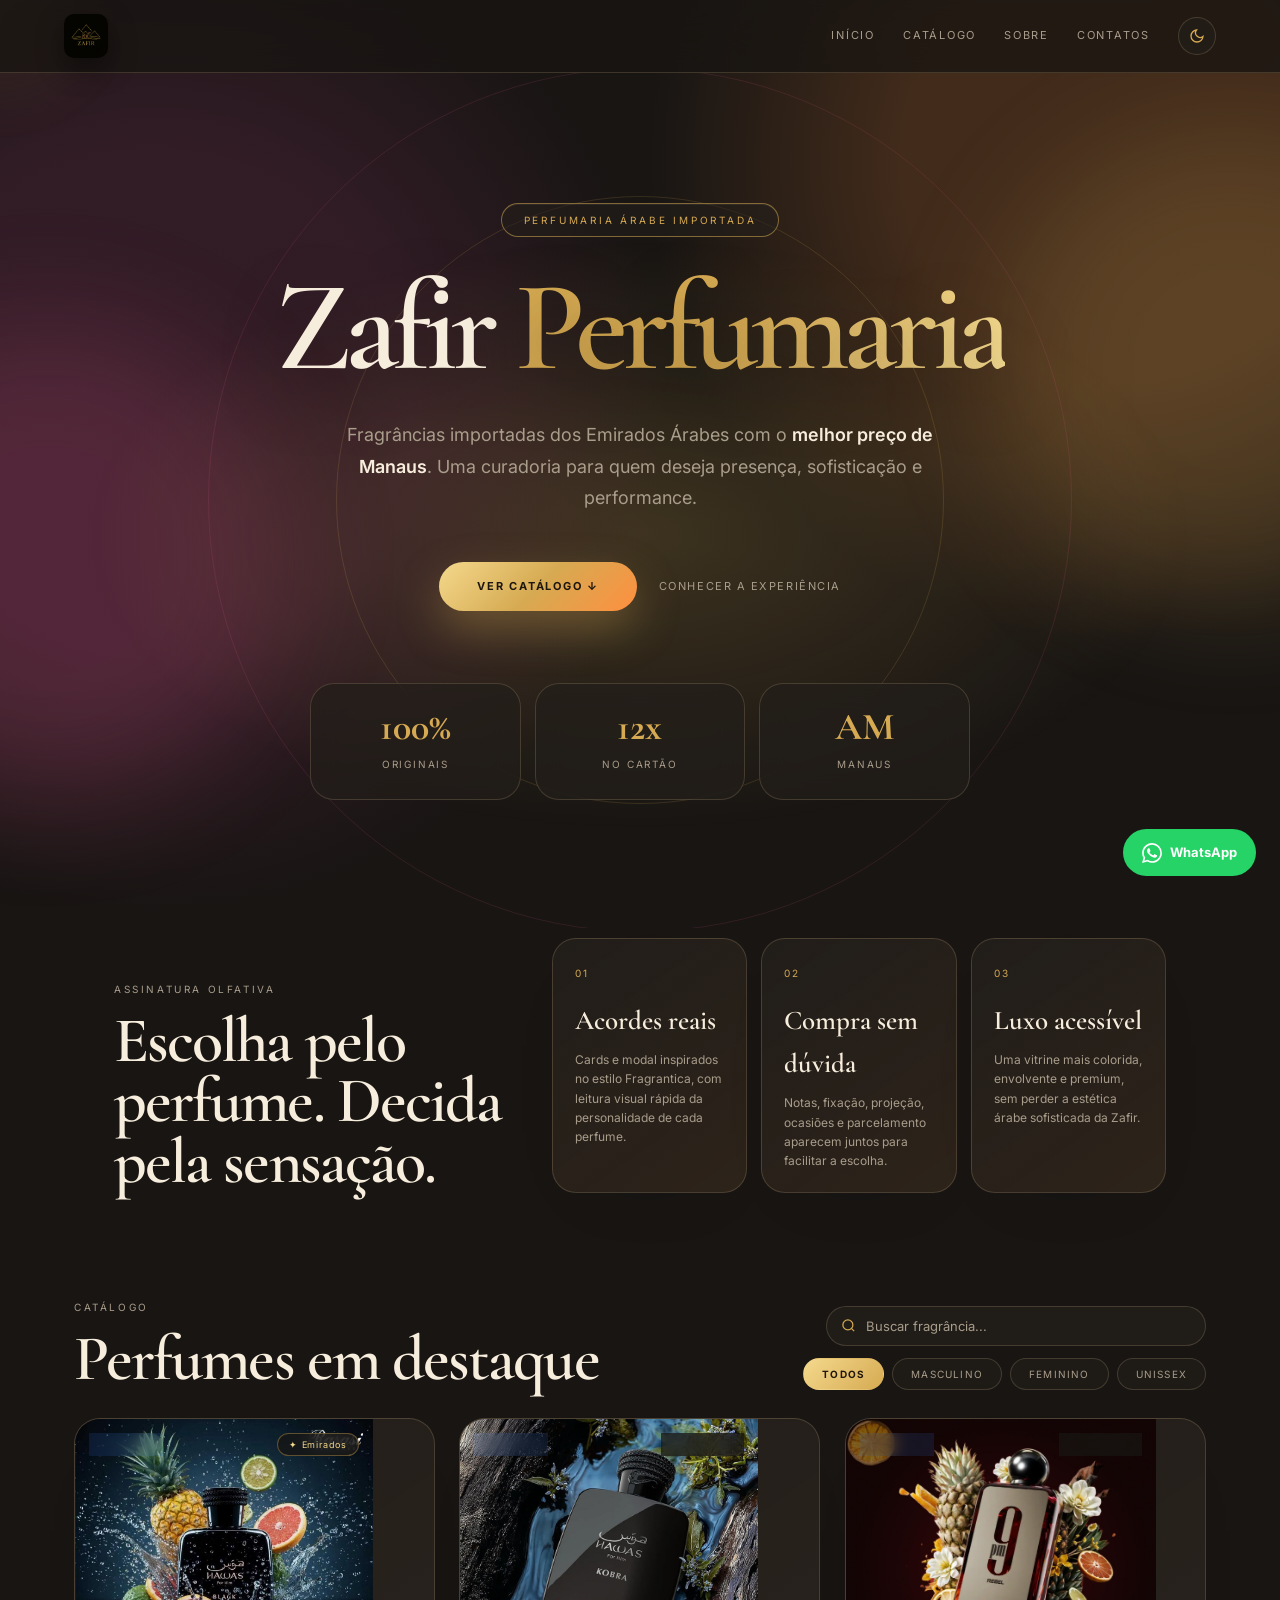
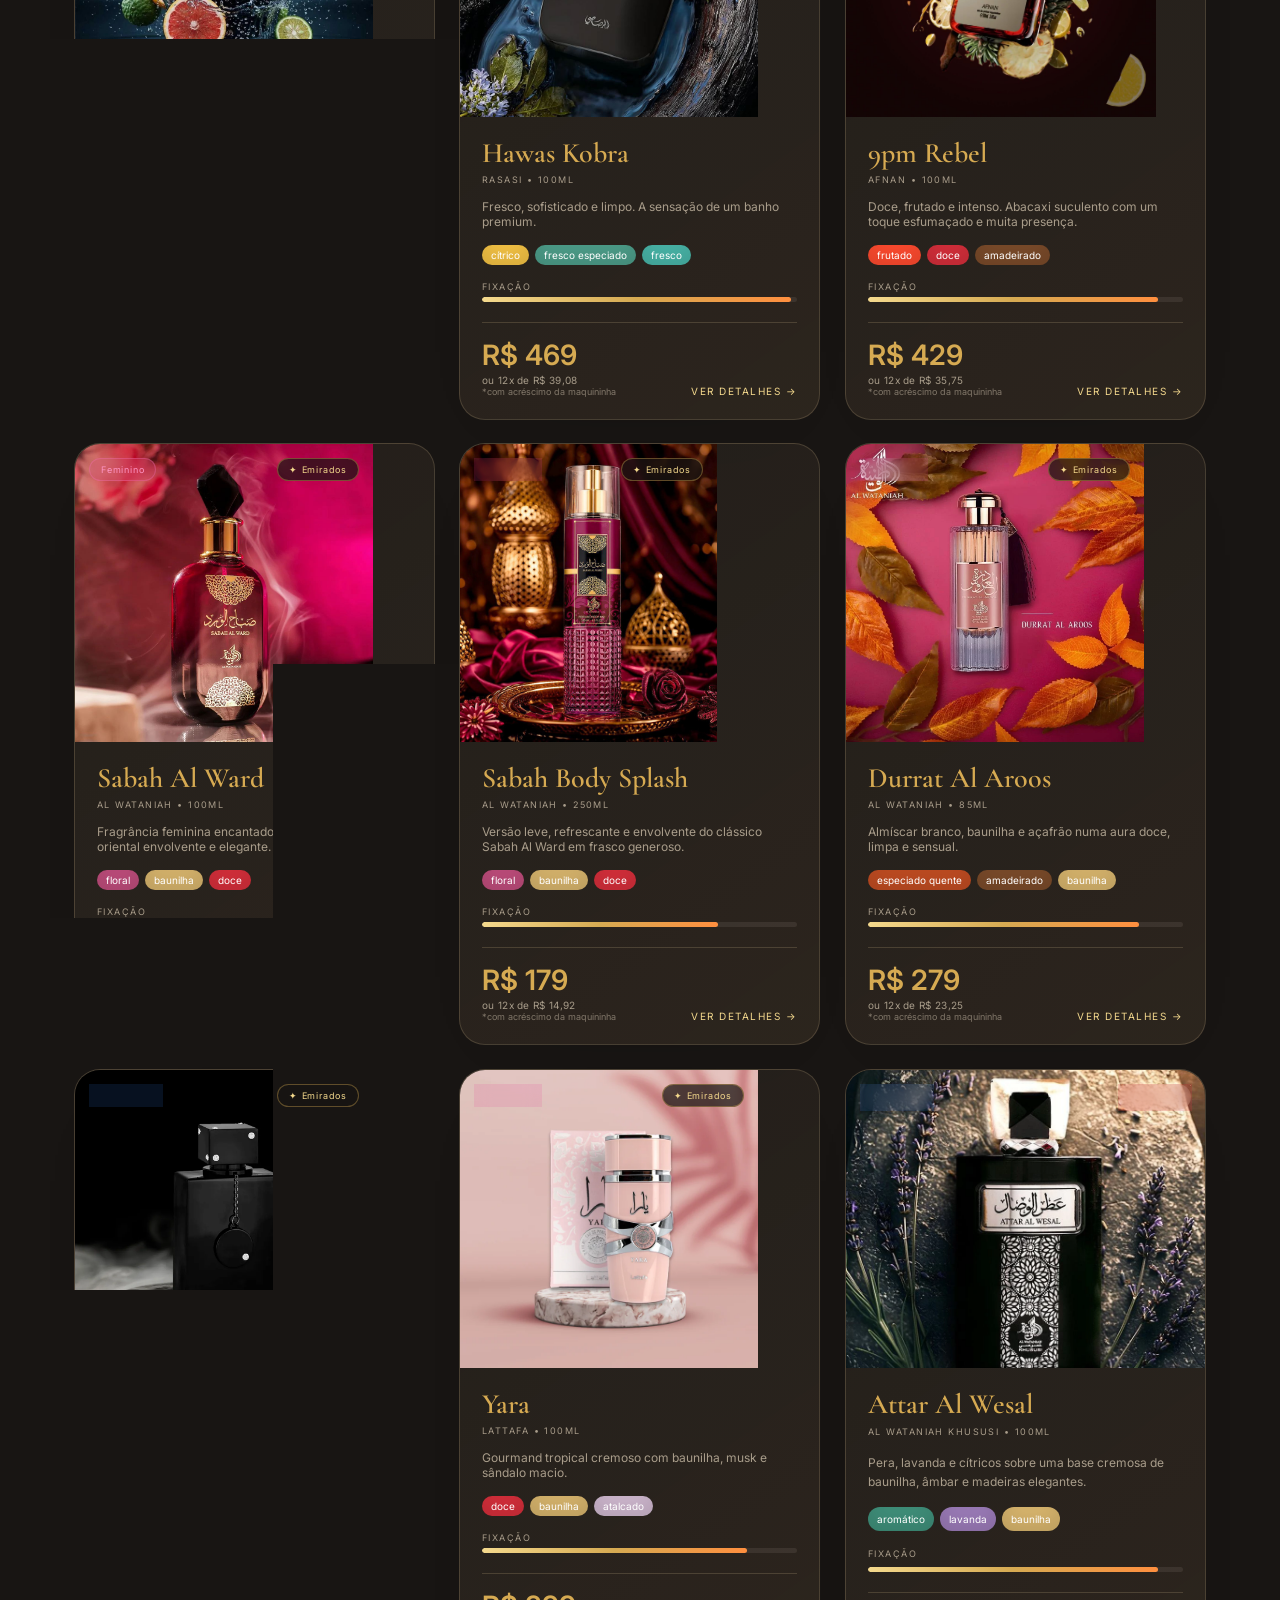
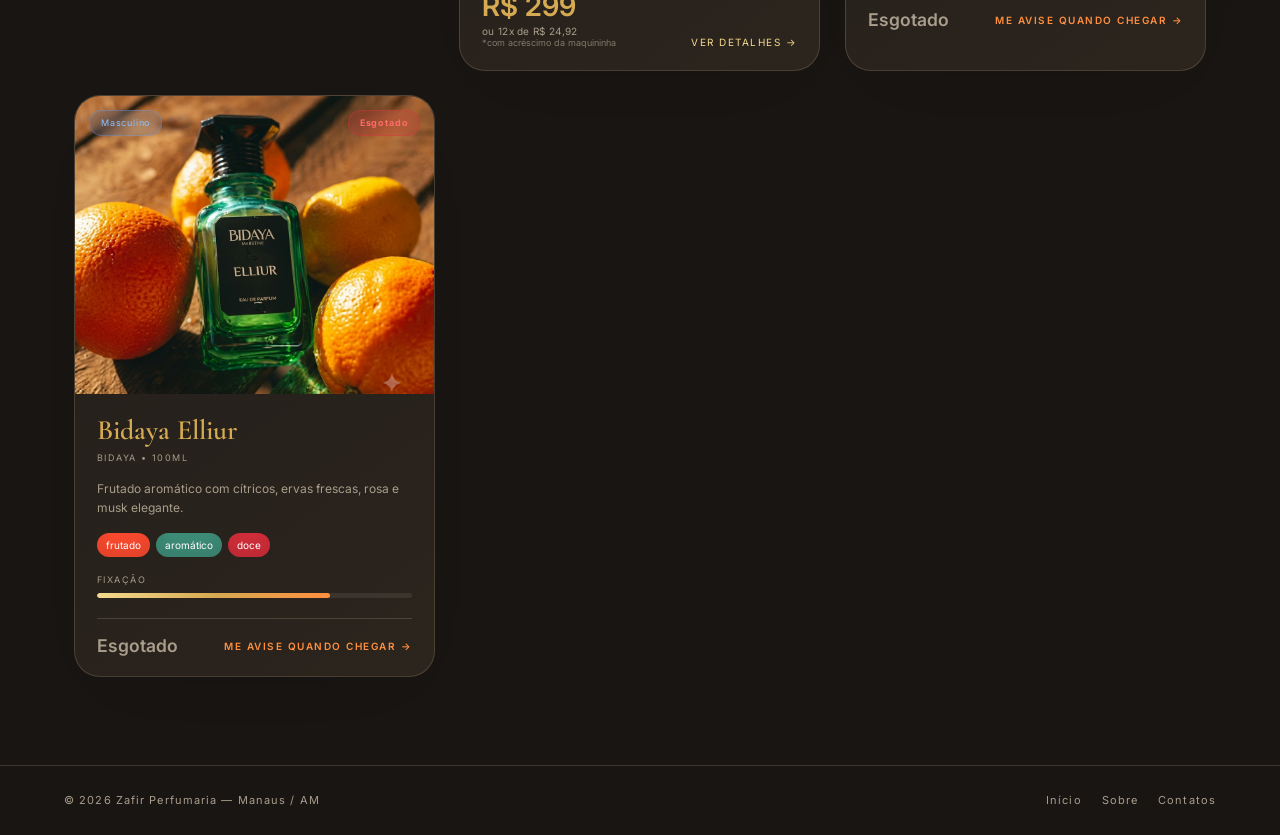
==== commit 69904f11: "Add files via upload" ====
--- a/index.html
+++ b/index.html
@@ -1,170 +1,297 @@
 <!doctype html>
 <html lang="pt-BR" data-theme="dark">
-<head>
-  <meta charset="utf-8" />
-  <meta name="viewport" content="width=device-width,initial-scale=1" />
-  <title>Zafir Perfumaria — Importados de Luxo em Manaus</title>
-  <meta name="description" content="Zafir Perfumaria — perfumes árabes importados com o melhor preço de Manaus. Catálogo completo, acordes olfativos e simulação de parcelas." />
-  <link rel="preconnect" href="https://fonts.googleapis.com" />
-  <link rel="preconnect" href="https://fonts.gstatic.com" crossorigin />
-  <link href="https://fonts.googleapis.com/css2?family=Cormorant+Garamond:wght@400;500;600;700&family=Inter:wght@300;400;500;600;700&display=swap" rel="stylesheet" />
-  <link rel="stylesheet" href="styles.css" />
-</head>
-<body>
-  <div class="page-glow page-glow-1"></div>
-  <div class="page-glow page-glow-2"></div>
-  <div class="cursor-aura" id="cursorAura"></div>
-
-  <nav class="nav reveal">
-    <a href="#" class="nav-logo magnetic" data-nav="home" aria-label="Zafir Perfumaria">
-      <img id="logoImg" src="assets/logo-zafir-dark.jpeg" alt="Zafir" />
+  <head>
+    <meta charset="utf-8" />
+    <meta name="viewport" content="width=device-width,initial-scale=1" />
+    <title>Zafir Perfumaria — Importados de Luxo em Manaus</title>
+    <meta
+      name="description"
+      content="Zafir Perfumaria — perfumes árabes importados com o melhor preço de Manaus. Catálogo completo, acordes olfativos e simulação de parcelas."
+    />
+    <link rel="preconnect" href="https://fonts.googleapis.com" />
+    <link rel="preconnect" href="https://fonts.gstatic.com" crossorigin />
+    <link
+      href="https://fonts.googleapis.com/css2?family=Cormorant+Garamond:wght@400;500;600;700&family=Inter:wght@300;400;500;600;700&display=swap"
+      rel="stylesheet"
+    />
+    <link rel="stylesheet" href="styles.css" />
+  </head>
+  <body>
+    <div class="page-glow page-glow-1"></div>
+    <div class="page-glow page-glow-2"></div>
+    <div class="cursor-aura" id="cursorAura"></div>
+
+    <nav class="nav reveal">
+      <a
+        href="#"
+        class="nav-logo magnetic"
+        data-nav="home"
+        aria-label="Zafir Perfumaria"
+      >
+        <img id="logoImg" src="assets/logo-zafir-dark.jpeg" alt="Zafir" />
+      </a>
+      <div class="nav-links">
+        <a href="#" data-nav="home">Início</a>
+        <a href="#catalogo" data-nav="home">Catálogo</a>
+        <a href="#" data-nav="sobre">Sobre</a>
+        <a href="#" data-nav="contatos">Contatos</a>
+        <button
+          id="themeBtn"
+          class="theme-btn magnetic"
+          aria-label="Alternar tema"
+        >
+          <svg
+            id="iconMoon"
+            viewBox="0 0 24 24"
+            fill="none"
+            stroke="currentColor"
+            stroke-width="2"
+          >
+            <path d="M21 12.79A9 9 0 1 1 11.21 3 7 7 0 0 0 21 12.79z" />
+          </svg>
+          <svg
+            id="iconSun"
+            viewBox="0 0 24 24"
+            fill="none"
+            stroke="currentColor"
+            stroke-width="2"
+            style="display: none"
+          >
+            <circle cx="12" cy="12" r="4" />
+            <path
+              d="M12 2v2M12 20v2M4.93 4.93l1.41 1.41M17.66 17.66l1.41 1.41M2 12h2M20 12h2M4.93 19.07l1.41-1.41M17.66 6.34l1.41-1.41"
+            />
+          </svg>
+        </button>
+      </div>
+    </nav>
+
+    <main id="page-home">
+      <section class="hero">
+        <div class="hero-radial"></div>
+        <div class="hero-orbit orbit-1"></div>
+        <div class="hero-orbit orbit-2"></div>
+        <div class="hero-inner reveal">
+          <div class="hero-tag">Perfumaria Árabe Importada</div>
+          <h1 class="hero-title">
+            Zafir <span class="gold-text">Perfumaria</span>
+          </h1>
+          <p class="hero-sub">
+            Fragrâncias importadas dos Emirados Árabes com o
+            <b>melhor preço de Manaus</b>. Uma curadoria para quem deseja
+            presença, sofisticação e performance.
+          </p>
+          <div class="hero-actions">
+            <a href="#catalogo" class="hero-cta magnetic">Ver catálogo ↓</a>
+            <a href="#experience" class="hero-link">Conhecer a experiência</a>
+          </div>
+        </div>
+
+        <div class="hero-metrics reveal" id="heroMetrics">
+          <div><strong>100%</strong><span>originais</span></div>
+          <div><strong>12x</strong><span>no cartão</span></div>
+          <div><strong>AM</strong><span>Manaus</span></div>
+        </div>
+      </section>
+
+      <section id="experience" class="experience reveal">
+        <div class="experience-copy">
+          <div class="eyebrow">Assinatura olfativa</div>
+          <h2>Escolha pelo perfume. Decida pela sensação.</h2>
+        </div>
+        <div class="experience-grid">
+          <article>
+            <span>01</span>
+            <h3>Acordes reais</h3>
+            <p>
+              Cards e modal inspirados no estilo Fragrantica, com leitura visual
+              rápida da personalidade de cada perfume.
+            </p>
+          </article>
+          <article>
+            <span>02</span>
+            <h3>Compra sem dúvida</h3>
+            <p>
+              Notas, fixação, projeção, ocasiões e parcelamento aparecem juntos
+              para facilitar a escolha.
+            </p>
+          </article>
+          <article>
+            <span>03</span>
+            <h3>Luxo acessível</h3>
+            <p>
+              Uma vitrine mais colorida, envolvente e premium, sem perder a
+              estética árabe sofisticada da Zafir.
+            </p>
+          </article>
+        </div>
+      </section>
+
+      <section id="catalogo" class="catalog">
+        <div class="catalog-head reveal">
+          <div>
+            <div class="eyebrow">Catálogo</div>
+            <h2>Perfumes em destaque</h2>
+          </div>
+          <div class="catalog-tools">
+            <label class="search-box" aria-label="Buscar perfume">
+              <svg
+                viewBox="0 0 24 24"
+                fill="none"
+                stroke="currentColor"
+                stroke-width="2"
+              >
+                <circle cx="11" cy="11" r="8" />
+                <path d="m21 21-4.35-4.35" />
+              </svg>
+              <input
+                id="searchInput"
+                type="search"
+                placeholder="Buscar fragrância..."
+              />
+            </label>
+            <div class="filters" id="filters">
+              <button class="filter active" data-filter="Todos">Todos</button>
+              <button class="filter" data-filter="Masculino">Masculino</button>
+              <button class="filter" data-filter="Feminino">Feminino</button>
+              <button class="filter" data-filter="Unissex">Unissex</button>
+            </div>
+          </div>
+        </div>
+        <div id="grid" class="grid stagger"></div>
+      </section>
+    </main>
+
+    <main id="page-contatos" style="display: none">
+      <section class="contacts-page reveal">
+        <div class="contacts-inner">
+          <div class="eyebrow">Fale com a gente</div>
+          <h2 class="contacts-title">Contatos</h2>
+          <div class="contacts-grid">
+            <a
+              id="waContact"
+              href="#"
+              target="_blank"
+              rel="noreferrer"
+              class="contact-card contact-wa"
+            >
+              <svg viewBox="0 0 24 24" fill="currentColor">
+                <path
+                  d="M.057 24l1.687-6.163a11.867 11.867 0 0 1-1.587-5.946C.16 5.335 5.495 0 12.05 0a11.82 11.82 0 0 1 8.413 3.488 11.821 11.821 0 0 1 3.48 8.414c-.003 6.555-5.338 11.892-11.893 11.892a11.9 11.9 0 0 1-5.688-1.448L.057 24zm6.597-3.807c1.676.995 3.276 1.591 5.392 1.592 5.448 0 9.886-4.434 9.889-9.885.002-5.462-4.415-9.89-9.881-9.892-5.452 0-9.887 4.434-9.889 9.884-.001 2.225.651 3.891 1.746 5.634l-.999 3.648 3.742-.981zm11.387-5.464c-.074-.124-.272-.198-.57-.347-.297-.149-1.758-.868-2.031-.967-.272-.099-.47-.149-.669.149-.198.297-.768.967-.941 1.165-.173.198-.347.223-.644.074-.297-.149-1.255-.462-2.39-1.475-.883-.788-1.48-1.761-1.653-2.059-.173-.297-.018-.458.13-.606.134-.133.297-.347.446-.52.149-.174.198-.298.297-.497.099-.198.05-.371-.025-.52-.074-.149-.669-1.612-.916-2.207-.242-.579-.487-.5-.669-.51-.173-.008-.371-.01-.57-.01-.198 0-.52.074-.792.371-.272.297-1.04 1.016-1.04 2.479 0 1.462 1.065 2.875 1.213 3.074.149.198 2.096 3.2 5.077 4.487.71.306 1.263.489 1.694.626.712.226 1.36.194 1.872.118.571-.085 1.758-.719 2.006-1.413.248-.694.248-1.289.173-1.413z"
+                />
+              </svg>
+              <div>
+                <div class="contact-label">WhatsApp</div>
+                <div class="contact-sub">Tire dúvidas e compre direto</div>
+              </div>
+            </a>
+            <a
+              href="https://www.instagram.com/zafir.perfumaria/"
+              target="_blank"
+              rel="noreferrer"
+              class="contact-card contact-ig"
+            >
+              <svg
+                viewBox="0 0 24 24"
+                fill="none"
+                stroke="currentColor"
+                stroke-width="1.8"
+              >
+                <rect x="2" y="2" width="20" height="20" rx="5" ry="5" />
+                <path d="M16 11.37A4 4 0 1 1 12.63 8 4 4 0 0 1 16 11.37z" />
+                <line x1="17.5" y1="6.5" x2="17.51" y2="6.5" />
+              </svg>
+              <div>
+                <div class="contact-label">Instagram</div>
+                <div class="contact-sub">@zafir.perfumaria</div>
+              </div>
+            </a>
+          </div>
+        </div>
+      </section>
+    </main>
+
+    <main id="page-sobre" style="display: none">
+      <section class="about reveal">
+        <div class="about-head">
+          <div class="eyebrow">Sobre a marca</div>
+          <h2 class="about-title">
+            Conheça a <span class="gold-text">Zafir Perfumaria</span>
+          </h2>
+        </div>
+        <div class="about-grid">
+          <div class="about-photo">
+            <img src="assets/assis-ceo.jpeg" alt="Assis — CEO Zafir Perfumes" />
+            <div class="about-badge">CEO • Fundador</div>
+          </div>
+          <div class="about-text">
+            <h3>Assis — o homem por trás da Zafir</h3>
+            <p>
+              Apaixonado por perfumaria desde jovem, Assis fundou a
+              <b>Zafir Perfumaria</b> com um propósito muito claro: trazer para
+              Manaus as melhores fragrâncias árabes importadas dos Emirados com
+              preço justo e atendimento de verdade.
+            </p>
+            <p>
+              Cada fragrância passa pelo olhar e pelo olfato do Assis antes de
+              entrar no catálogo. Nada chega aqui por acaso, e nada sai sem a
+              certeza de que vale cada centavo.
+            </p>
+            <h3>Nossa proposta</h3>
+            <p>
+              Levar a perfumaria de luxo árabe a um público que valoriza
+              presença, fixação e originalidade sem pagar caro por isso.
+              Acreditamos que um perfume marcante é uma assinatura, não um
+              privilégio.
+            </p>
+            <h3>Nosso diferencial</h3>
+            <ul class="diff-list">
+              <li><b>Melhor preço de Manaus</b> — comparamos e garantimos.</li>
+              <li><b>Originais 100%</b> — direto dos Emirados Árabes.</li>
+              <li><b>Atendimento pessoal</b> — falando direto com o dono.</li>
+              <li><b>Parcelamos em até 12x</b> no cartão.</li>
+              <li><b>Entrega rápida</b> em toda a região metropolitana.</li>
+            </ul>
+          </div>
+        </div>
+      </section>
+    </main>
+
+    <footer class="footer reveal">
+      <div>© <span id="year"></span> Zafir Perfumaria — Manaus / AM</div>
+      <div class="footer-links">
+        <a href="#" data-nav="home">Início</a>
+        <a href="#" data-nav="sobre">Sobre</a>
+        <a href="#" data-nav="contatos">Contatos</a>
+      </div>
+    </footer>
+
+    <a
+      id="waFloat"
+      class="wa-btn magnetic"
+      href="#"
+      target="_blank"
+      rel="noreferrer"
+      aria-label="Falar no WhatsApp"
+    >
+      <svg viewBox="0 0 24 24" fill="currentColor">
+        <path
+          d="M.057 24l1.687-6.163a11.867 11.867 0 0 1-1.587-5.946C.16 5.335 5.495 0 12.05 0a11.82 11.82 0 0 1 8.413 3.488 11.821 11.821 0 0 1 3.48 8.414c-.003 6.555-5.338 11.892-11.893 11.892a11.9 11.9 0 0 1-5.688-1.448L.057 24zm6.597-3.807c1.676.995 3.276 1.591 5.392 1.592 5.448 0 9.886-4.434 9.889-9.885.002-5.462-4.415-9.89-9.881-9.892-5.452 0-9.887 4.434-9.889 9.884-.001 2.225.651 3.891 1.746 5.634l-.999 3.648 3.742-.981zm11.387-5.464c-.074-.124-.272-.198-.57-.347-.297-.149-1.758-.868-2.031-.967-.272-.099-.47-.149-.669.149-.198.297-.768.967-.941 1.165-.173.198-.347.223-.644.074-.297-.149-1.255-.462-2.39-1.475-.883-.788-1.48-1.761-1.653-2.059-.173-.297-.018-.458.13-.606.134-.133.297-.347.446-.52.149-.174.198-.298.297-.497.099-.198.05-.371-.025-.52-.074-.149-.669-1.612-.916-2.207-.242-.579-.487-.5-.669-.51-.173-.008-.371-.01-.57-.01-.198 0-.52.074-.792.371-.272.297-1.04 1.016-1.04 2.479 0 1.462 1.065 2.875 1.213 3.074.149.198 2.096 3.2 5.077 4.487.71.306 1.263.489 1.694.626.712.226 1.36.194 1.872.118.571-.085 1.758-.719 2.006-1.413.248-.694.248-1.289.173-1.413z"
+        />
+      </svg>
+      <span>WhatsApp</span>
     </a>
-    <div class="nav-links">
-      <a href="#" data-nav="home">Início</a>
-      <a href="#catalogo" data-nav="home">Catálogo</a>
-      <a href="#" data-nav="sobre">Sobre</a>
-      <a href="#" data-nav="contatos">Contatos</a>
-      <button id="themeBtn" class="theme-btn magnetic" aria-label="Alternar tema">
-        <svg id="iconMoon" viewBox="0 0 24 24" fill="none" stroke="currentColor" stroke-width="2"><path d="M21 12.79A9 9 0 1 1 11.21 3 7 7 0 0 0 21 12.79z"/></svg>
-        <svg id="iconSun" viewBox="0 0 24 24" fill="none" stroke="currentColor" stroke-width="2" style="display:none"><circle cx="12" cy="12" r="4"/><path d="M12 2v2M12 20v2M4.93 4.93l1.41 1.41M17.66 17.66l1.41 1.41M2 12h2M20 12h2M4.93 19.07l1.41-1.41M17.66 6.34l1.41-1.41"/></svg>
-      </button>
+
+    <div id="modal" class="modal" aria-hidden="true">
+      <div class="modal-backdrop" data-close></div>
+      <div class="modal-card" role="dialog" aria-modal="true">
+        <button class="modal-close magnetic" data-close aria-label="Fechar">
+          ×
+        </button>
+        <div id="modalBody"></div>
+      </div>
     </div>
-  </nav>
-
-  <main id="page-home">
-    <section class="hero">
-      <div class="hero-radial"></div>
-      <div class="hero-orbit orbit-1"></div>
-      <div class="hero-orbit orbit-2"></div>
-      <div class="hero-inner reveal">
-        <div class="hero-tag">Perfumaria Árabe Importada</div>
-        <h1 class="hero-title">Zafir <span class="gold-text">Perfumaria</span></h1>
-        <p class="hero-sub">Fragrâncias importadas dos Emirados Árabes com o <b>melhor preço de Manaus</b>. Uma curadoria para quem deseja presença, sofisticação e performance.</p>
-        <div class="hero-actions">
-          <a href="#catalogo" class="hero-cta magnetic">Ver catálogo ↓</a>
-          <a href="#experience" class="hero-link">Conhecer a experiência</a>
-        </div>
-      </div>
-
-    <div class="hero-metrics reveal" id="heroMetrics">
-      <div><strong>100%</strong><span>originais</span></div>
-      <div><strong>12x</strong><span>no cartão</span></div>
-      <div><strong>AM</strong><span>Manaus</span></div>
-    </div>
-    </section>
-
-    <section id="experience" class="experience reveal">
-      <div class="experience-copy">
-        <div class="eyebrow">Assinatura olfativa</div>
-        <h2>Escolha pelo perfume. Decida pela sensação.</h2>
-      </div>
-      <div class="experience-grid">
-        <article><span>01</span><h3>Acordes reais</h3><p>Cards e modal inspirados no estilo Fragrantica, com leitura visual rápida da personalidade de cada perfume.</p></article>
-        <article><span>02</span><h3>Compra sem dúvida</h3><p>Notas, fixação, projeção, ocasiões e parcelamento aparecem juntos para facilitar a escolha.</p></article>
-        <article><span>03</span><h3>Luxo acessível</h3><p>Uma vitrine mais colorida, envolvente e premium, sem perder a estética árabe sofisticada da Zafir.</p></article>
-      </div>
-    </section>
-
-    <section id="catalogo" class="catalog">
-      <div class="catalog-head reveal">
-        <div>
-          <div class="eyebrow">Catálogo</div>
-          <h2>Perfumes em destaque</h2>
-        </div>
-        <div class="catalog-tools">
-          <label class="search-box" aria-label="Buscar perfume">
-            <svg viewBox="0 0 24 24" fill="none" stroke="currentColor" stroke-width="2"><circle cx="11" cy="11" r="8"/><path d="m21 21-4.35-4.35"/></svg>
-            <input id="searchInput" type="search" placeholder="Buscar fragrância..." />
-          </label>
-          <div class="filters" id="filters">
-            <button class="filter active" data-filter="Todos">Todos</button>
-            <button class="filter" data-filter="Masculino">Masculino</button>
-            <button class="filter" data-filter="Feminino">Feminino</button>
-            <button class="filter" data-filter="Unissex">Unissex</button>
-          </div>
-        </div>
-      </div>
-      <div id="grid" class="grid stagger"></div>
-    </section>
-  </main>
-
-  <main id="page-contatos" style="display:none">
-    <section class="contacts-page reveal">
-      <div class="contacts-inner">
-        <div class="eyebrow">Fale com a gente</div>
-        <h2 class="contacts-title">Contatos</h2>
-        <div class="contacts-grid">
-          <a id="waContact" href="#" target="_blank" rel="noreferrer" class="contact-card contact-wa">
-            <svg viewBox="0 0 24 24" fill="currentColor"><path d="M.057 24l1.687-6.163a11.867 11.867 0 0 1-1.587-5.946C.16 5.335 5.495 0 12.05 0a11.82 11.82 0 0 1 8.413 3.488 11.821 11.821 0 0 1 3.48 8.414c-.003 6.555-5.338 11.892-11.893 11.892a11.9 11.9 0 0 1-5.688-1.448L.057 24zm6.597-3.807c1.676.995 3.276 1.591 5.392 1.592 5.448 0 9.886-4.434 9.889-9.885.002-5.462-4.415-9.89-9.881-9.892-5.452 0-9.887 4.434-9.889 9.884-.001 2.225.651 3.891 1.746 5.634l-.999 3.648 3.742-.981zm11.387-5.464c-.074-.124-.272-.198-.57-.347-.297-.149-1.758-.868-2.031-.967-.272-.099-.47-.149-.669.149-.198.297-.768.967-.941 1.165-.173.198-.347.223-.644.074-.297-.149-1.255-.462-2.39-1.475-.883-.788-1.48-1.761-1.653-2.059-.173-.297-.018-.458.13-.606.134-.133.297-.347.446-.52.149-.174.198-.298.297-.497.099-.198.05-.371-.025-.52-.074-.149-.669-1.612-.916-2.207-.242-.579-.487-.5-.669-.51-.173-.008-.371-.01-.57-.01-.198 0-.52.074-.792.371-.272.297-1.04 1.016-1.04 2.479 0 1.462 1.065 2.875 1.213 3.074.149.198 2.096 3.2 5.077 4.487.71.306 1.263.489 1.694.626.712.226 1.36.194 1.872.118.571-.085 1.758-.719 2.006-1.413.248-.694.248-1.289.173-1.413z"/></svg>
-            <div>
-              <div class="contact-label">WhatsApp</div>
-              <div class="contact-sub">Tire dúvidas e compre direto</div>
-            </div>
-          </a>
-          <a href="https://www.instagram.com/zafir.perfumaria/" target="_blank" rel="noreferrer" class="contact-card contact-ig">
-            <svg viewBox="0 0 24 24" fill="none" stroke="currentColor" stroke-width="1.8"><rect x="2" y="2" width="20" height="20" rx="5" ry="5"/><path d="M16 11.37A4 4 0 1 1 12.63 8 4 4 0 0 1 16 11.37z"/><line x1="17.5" y1="6.5" x2="17.51" y2="6.5"/></svg>
-            <div>
-              <div class="contact-label">Instagram</div>
-              <div class="contact-sub">@zafir.perfumaria</div>
-            </div>
-          </a>
-        </div>
-      </div>
-    </section>
-  </main>
-
-  <main id="page-sobre" style="display:none">
-    <section class="about reveal">
-      <div class="about-head">
-        <div class="eyebrow">Sobre a marca</div>
-        <h2 class="about-title">Conheça a <span class="gold-text">Zafir Perfumaria</span></h2>
-      </div>
-      <div class="about-grid">
-        <div class="about-photo">
-          <img src="assets/assis-ceo.jpeg" alt="Assis — CEO Zafir Perfumes" />
-          <div class="about-badge">CEO • Fundador</div>
-        </div>
-        <div class="about-text">
-          <h3>Assis — o homem por trás da Zafir</h3>
-          <p>Apaixonado por perfumaria desde jovem, Assis fundou a <b>Zafir Perfumaria</b> com um propósito muito claro: trazer para Manaus as melhores fragrâncias árabes importadas dos Emirados com preço justo e atendimento de verdade.</p>
-          <p>Cada fragrância passa pelo olhar e pelo olfato do Assis antes de entrar no catálogo. Nada chega aqui por acaso, e nada sai sem a certeza de que vale cada centavo.</p>
-          <h3>Nossa proposta</h3>
-          <p>Levar a perfumaria de luxo árabe a um público que valoriza presença, fixação e originalidade sem pagar caro por isso. Acreditamos que um perfume marcante é uma assinatura, não um privilégio.</p>
-          <h3>Nosso diferencial</h3>
-          <ul class="diff-list">
-            <li><b>Melhor preço de Manaus</b> — comparamos e garantimos.</li>
-            <li><b>Originais 100%</b> — direto dos Emirados Árabes.</li>
-            <li><b>Atendimento pessoal</b> — falando direto com o dono.</li>
-            <li><b>Parcelamos em até 12x</b> no cartão.</li>
-            <li><b>Entrega rápida</b> em toda a região metropolitana.</li>
-          </ul>
-        </div>
-      </div>
-    </section>
-  </main>
-
-  <footer class="footer reveal">
-    <div>© <span id="year"></span> Zafir Perfumaria — Manaus / AM</div>
-    <div class="footer-links">
-      <a href="#" data-nav="home">Início</a>
-      <a href="#" data-nav="sobre">Sobre</a>
-      <a href="#" data-nav="contatos">Contatos</a>
-    </div>
-  </footer>
-
-  <a id="waFloat" class="wa-btn magnetic" href="#" target="_blank" rel="noreferrer" aria-label="Falar no WhatsApp">
-    <svg viewBox="0 0 24 24" fill="currentColor"><path d="M.057 24l1.687-6.163a11.867 11.867 0 0 1-1.587-5.946C.16 5.335 5.495 0 12.05 0a11.82 11.82 0 0 1 8.413 3.488 11.821 11.821 0 0 1 3.48 8.414c-.003 6.555-5.338 11.892-11.893 11.892a11.9 11.9 0 0 1-5.688-1.448L.057 24zm6.597-3.807c1.676.995 3.276 1.591 5.392 1.592 5.448 0 9.886-4.434 9.889-9.885.002-5.462-4.415-9.89-9.881-9.892-5.452 0-9.887 4.434-9.889 9.884-.001 2.225.651 3.891 1.746 5.634l-.999 3.648 3.742-.981zm11.387-5.464c-.074-.124-.272-.198-.57-.347-.297-.149-1.758-.868-2.031-.967-.272-.099-.47-.149-.669.149-.198.297-.768.967-.941 1.165-.173.198-.347.223-.644.074-.297-.149-1.255-.462-2.39-1.475-.883-.788-1.48-1.761-1.653-2.059-.173-.297-.018-.458.13-.606.134-.133.297-.347.446-.52.149-.174.198-.298.297-.497.099-.198.05-.371-.025-.52-.074-.149-.669-1.612-.916-2.207-.242-.579-.487-.5-.669-.51-.173-.008-.371-.01-.57-.01-.198 0-.52.074-.792.371-.272.297-1.04 1.016-1.04 2.479 0 1.462 1.065 2.875 1.213 3.074.149.198 2.096 3.2 5.077 4.487.71.306 1.263.489 1.694.626.712.226 1.36.194 1.872.118.571-.085 1.758-.719 2.006-1.413.248-.694.248-1.289.173-1.413z"/></svg>
-    <span>WhatsApp</span>
-  </a>
-
-  <div id="modal" class="modal" aria-hidden="true">
-    <div class="modal-backdrop" data-close></div>
-    <div class="modal-card" role="dialog" aria-modal="true">
-      <button class="modal-close magnetic" data-close aria-label="Fechar">×</button>
-      <div id="modalBody"></div>
-    </div>
-  </div>
-
-  <script src="script.js"></script>
-</body>
-</html>+
+    <script src="script.js"></script>
+  </body>
+</html>
--- a/styles.css
+++ b/styles.css
@@ -1,4 +1,4 @@
-/* ===== Zafir Perfumes — styles.css ===== */
+/* ===== Zafir Perfumes — styles.css ss===== */
 :root {
   --bg: #181513;
   --fg: #f7eddc;
@@ -304,4 +304,37 @@
 }
 @media (prefers-reduced-motion: reduce) {
   *, *::before, *::after { animation-duration: .001ms !important; animation-iteration-count: 1 !important; scroll-behavior: auto !important; transition-duration: .001ms !important; }
+}
+
+/* Estilos para produtos esgotados */
+.card-soldout {
+  opacity: 0.85;
+}
+
+.badge-soldout {
+  top: 14px;
+  right: 14px;
+  background: rgba(220, 53, 69, 0.2);
+  color: #ff6b6b;
+  border-color: rgba(220, 53, 69, 0.4);
+  font-weight: 700;
+}
+
+.btn-notify {
+  background: transparent !important;
+  border: 1px solid var(--amber) !important;
+  color: var(--amber) !important;
+  display: inline-block;
+  text-align: center;
+}
+
+.btn-notify:hover {
+  background: color-mix(in oklab, var(--amber) 15%, transparent) !important;
+  color: var(--gold-soft) !important;
+  box-shadow: 0 10px 24px rgba(255, 143, 63, 0.2) !important;
+}
+
+.card-cta-notify {
+  color: var(--amber);
+  font-weight: 600;
 }
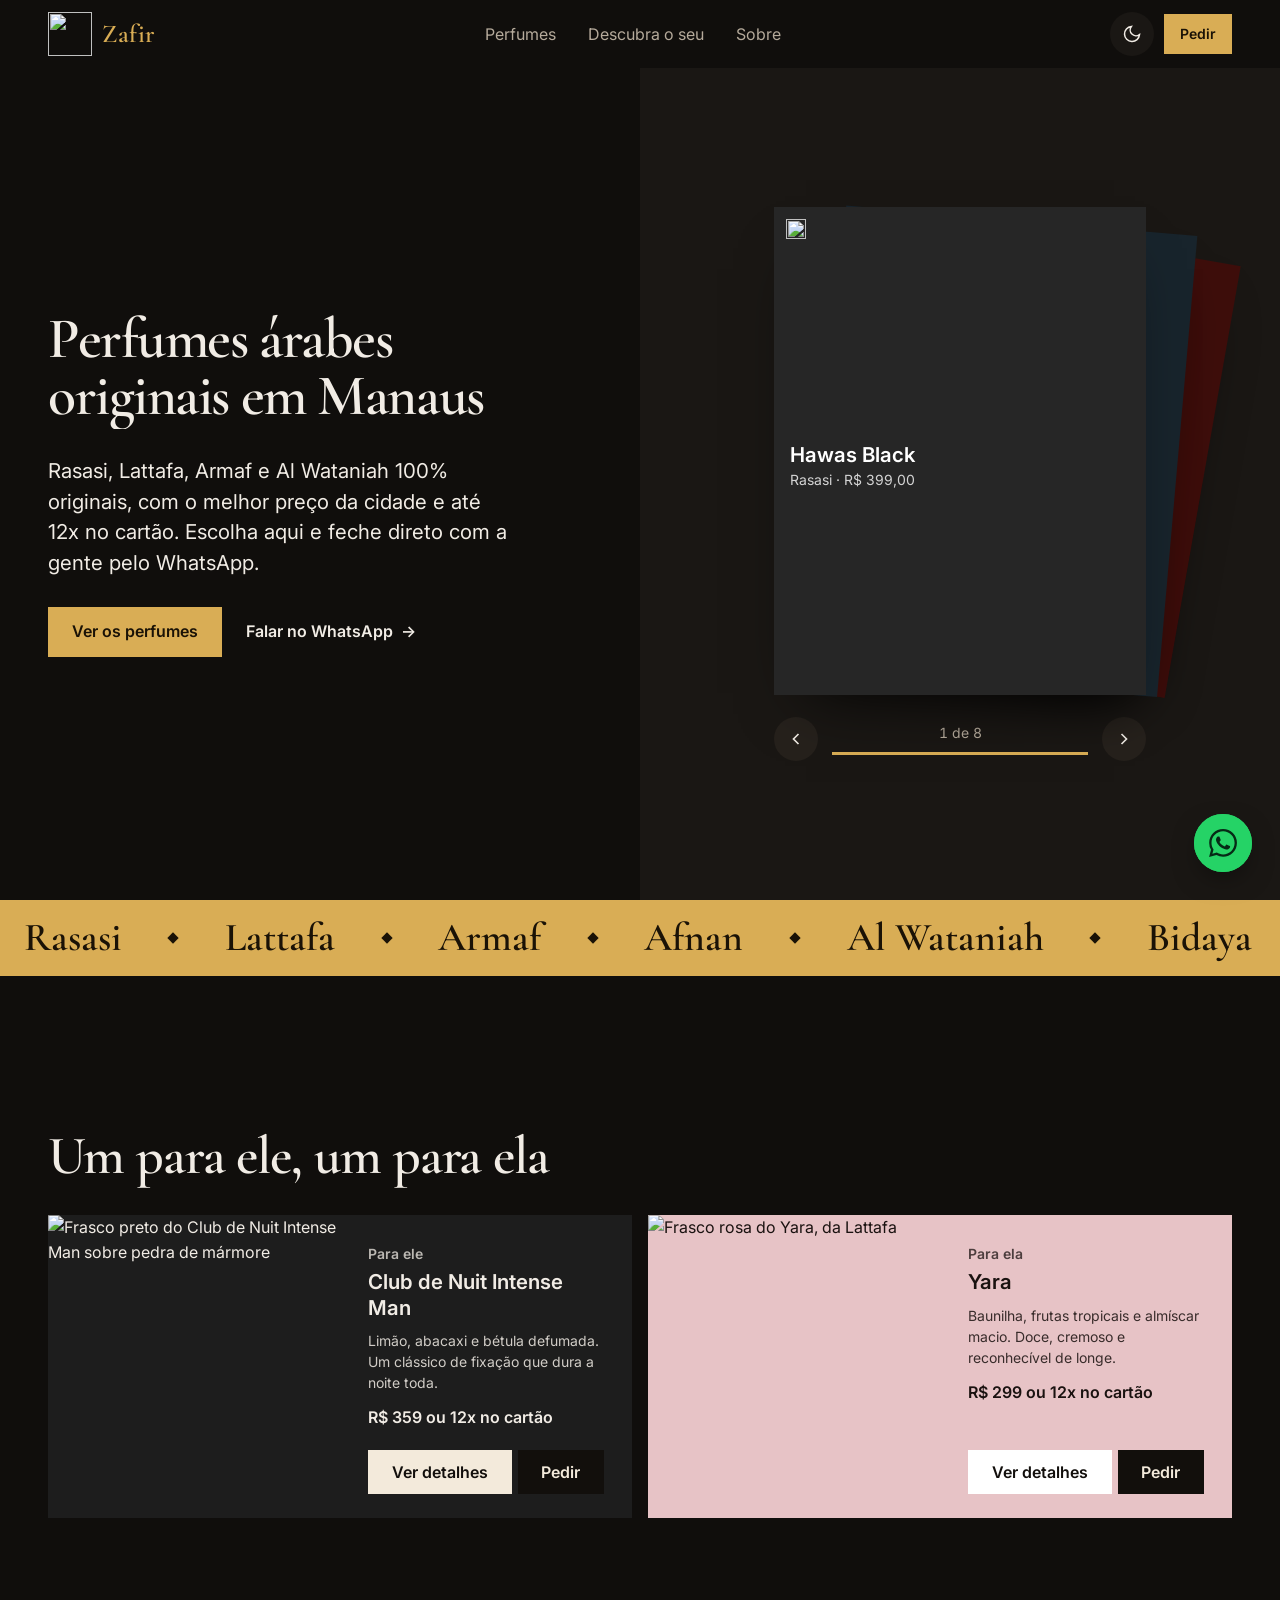
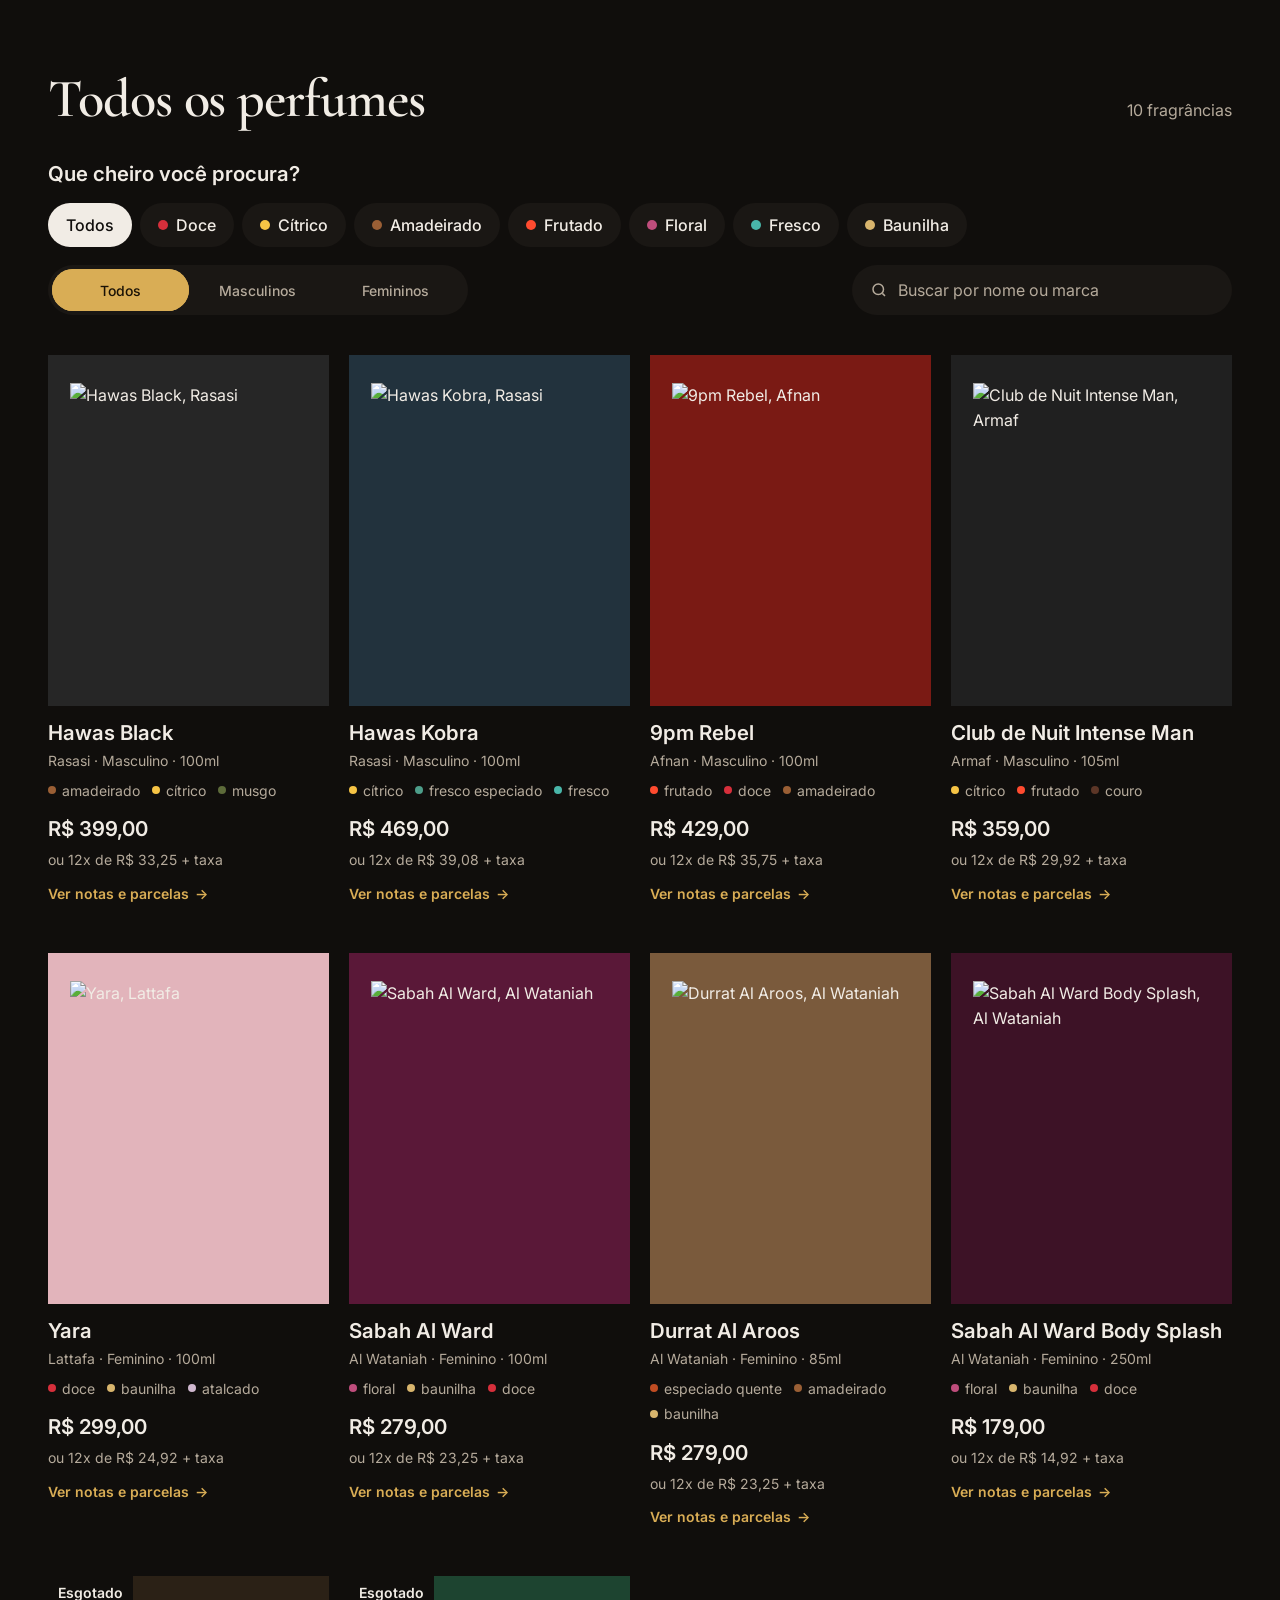
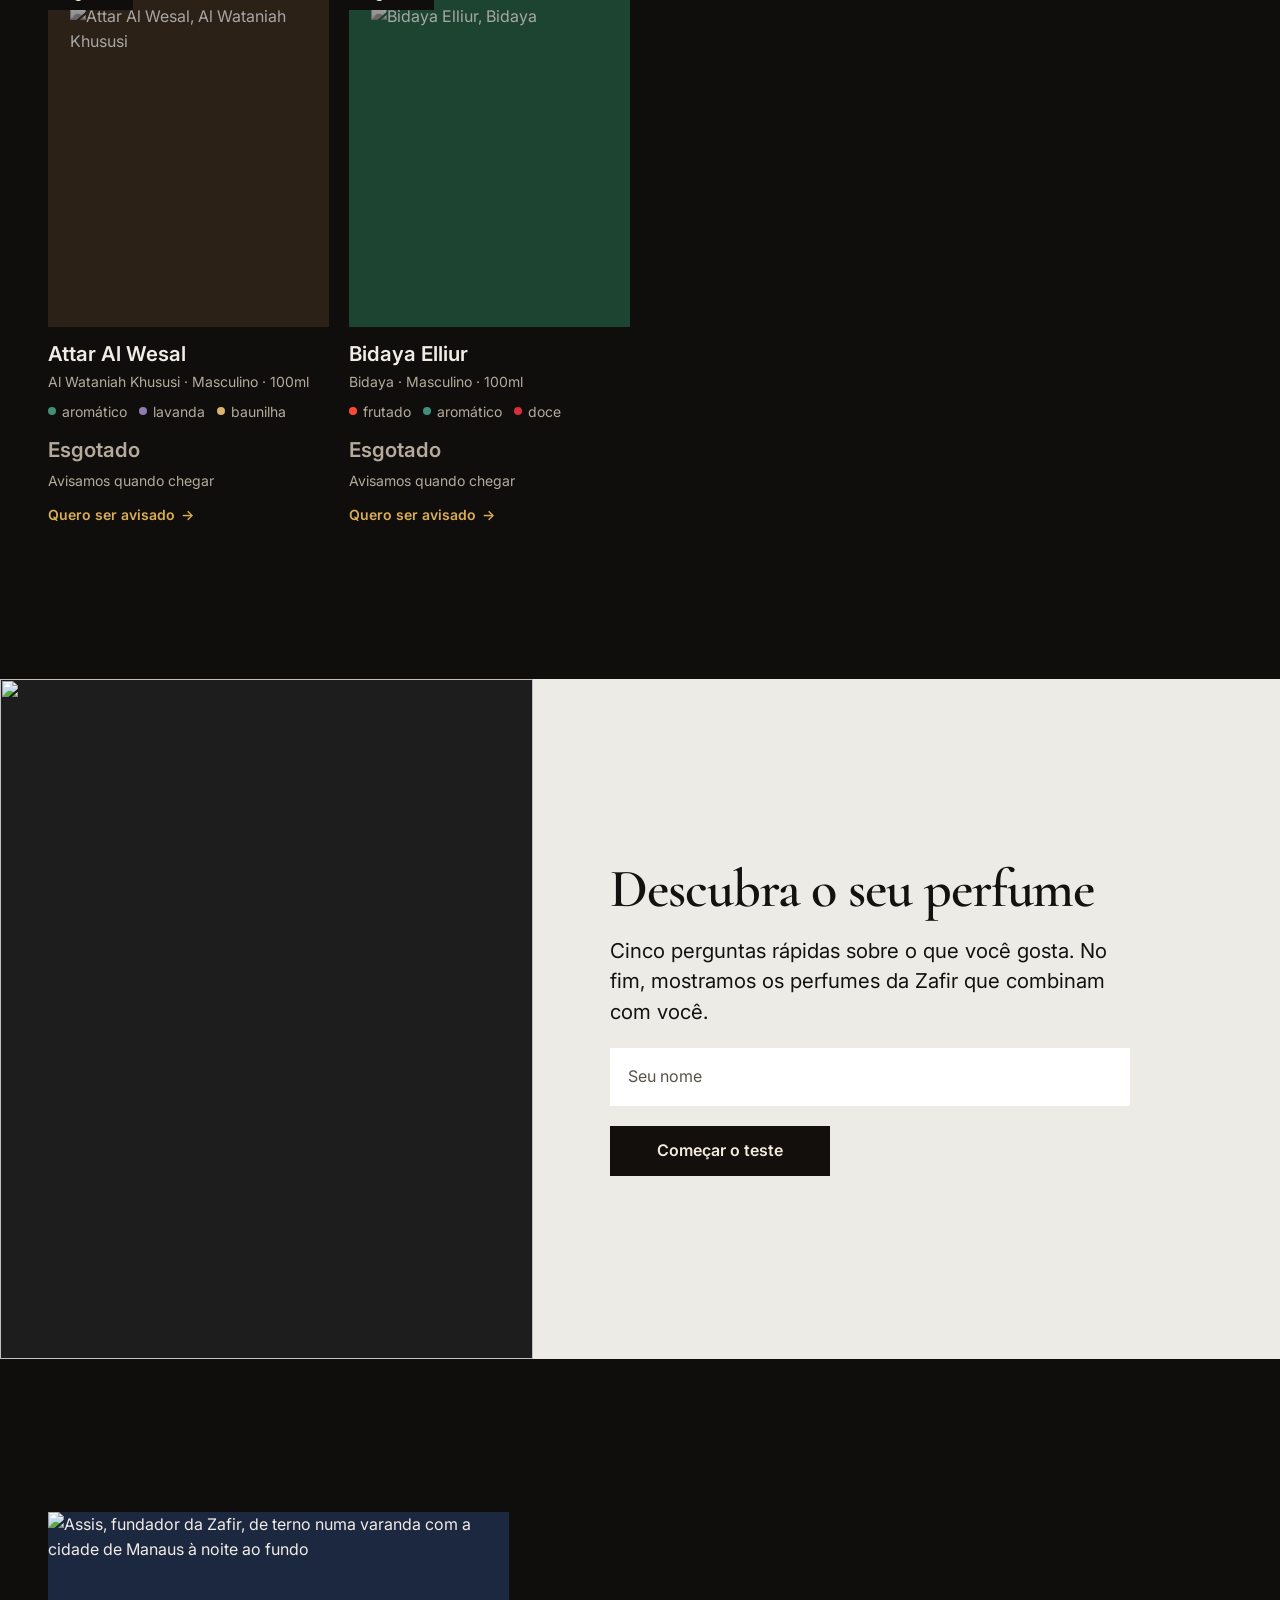
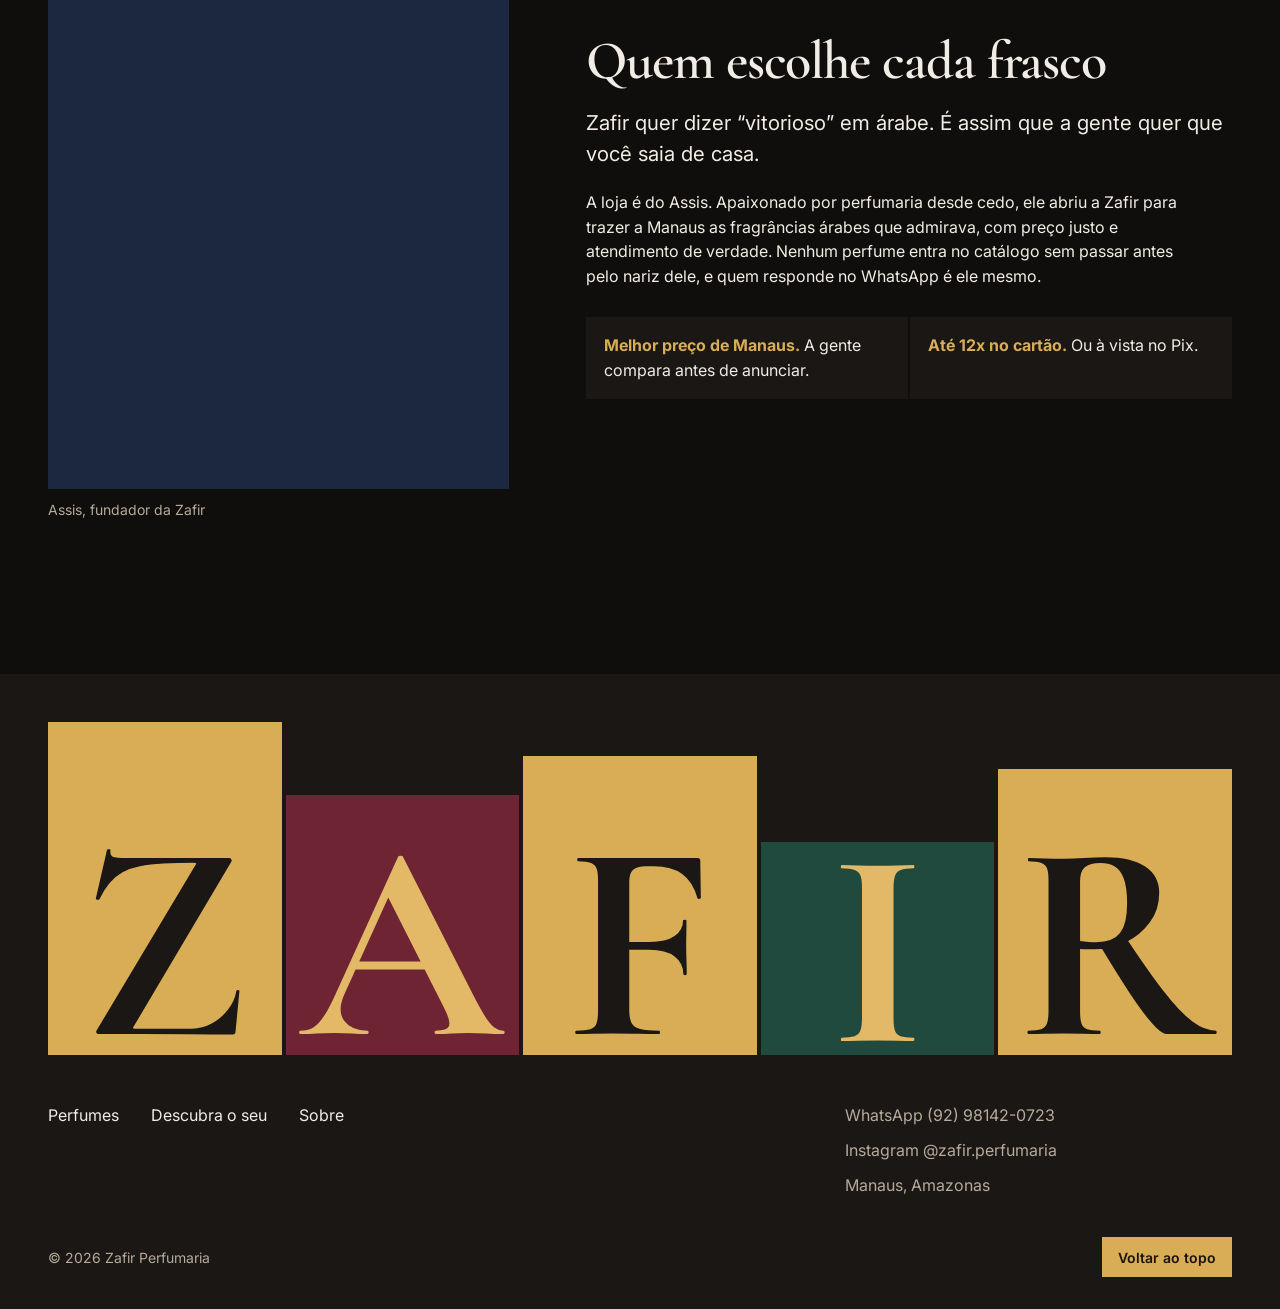
==== commit 07d5df84: "Add files via upload Visual novo Zafir" ====
--- a/index.html
+++ b/index.html
@@ -2,296 +2,301 @@
 <html lang="pt-BR" data-theme="dark">
   <head>
     <meta charset="utf-8" />
-    <meta name="viewport" content="width=device-width,initial-scale=1" />
-    <title>Zafir Perfumaria — Importados de Luxo em Manaus</title>
+    <meta name="viewport" content="width=device-width, initial-scale=1, viewport-fit=cover" />
+    <title>Zafir Perfumaria | Perfumes árabes originais em Manaus</title>
     <meta
       name="description"
-      content="Zafir Perfumaria — perfumes árabes importados com o melhor preço de Manaus. Catálogo completo, acordes olfativos e simulação de parcelas."
+      content="Perfumes árabes originais em Manaus: Rasasi, Lattafa, Armaf, Afnan e Al Wataniah com o melhor preço da cidade e até 12x no cartão. Escolha no site e peça pelo WhatsApp."
     />
+    <meta name="theme-color" content="#100e0c" />
+    <meta property="og:title" content="Zafir Perfumaria | Perfumes árabes em Manaus" />
+    <meta property="og:description" content="Originais, com o melhor preço de Manaus e até 12x no cartão." />
+    <meta property="og:image" content="assets/img/hawas-black-v2.jpg" />
+    <link rel="icon" href="assets/img/logo-dark.jpg" />
+
+    <!-- Aplica o tema salvo antes de pintar a página (evita piscar) -->
+    <script>
+      (function () {
+        var t = "dark";
+        try { t = localStorage.getItem("zafir-theme") || "dark"; } catch (e) {}
+        document.documentElement.setAttribute("data-theme", t);
+        document.documentElement.classList.add("js");
+      })();
+    </script>
+
     <link rel="preconnect" href="https://fonts.googleapis.com" />
     <link rel="preconnect" href="https://fonts.gstatic.com" crossorigin />
     <link
-      href="https://fonts.googleapis.com/css2?family=Cormorant+Garamond:wght@400;500;600;700&family=Inter:wght@300;400;500;600;700&display=swap"
+      href="https://fonts.googleapis.com/css2?family=Cormorant+Garamond:wght@500;600;700&family=Inter:wght@400;500;600;700&display=swap"
       rel="stylesheet"
     />
+    <link rel="preload" as="image" href="assets/img/hawas-black-v2.jpg" />
     <link rel="stylesheet" href="styles.css" />
   </head>
   <body>
-    <div class="page-glow page-glow-1"></div>
-    <div class="page-glow page-glow-2"></div>
-    <div class="cursor-aura" id="cursorAura"></div>
-
-    <nav class="nav reveal">
-      <a
-        href="#"
-        class="nav-logo magnetic"
-        data-nav="home"
-        aria-label="Zafir Perfumaria"
-      >
-        <img id="logoImg" src="assets/logo-zafir-dark.jpeg" alt="Zafir" />
-      </a>
-      <div class="nav-links">
-        <a href="#" data-nav="home">Início</a>
-        <a href="#catalogo" data-nav="home">Catálogo</a>
-        <a href="#" data-nav="sobre">Sobre</a>
-        <a href="#" data-nav="contatos">Contatos</a>
-        <button
-          id="themeBtn"
-          class="theme-btn magnetic"
-          aria-label="Alternar tema"
-        >
-          <svg
-            id="iconMoon"
-            viewBox="0 0 24 24"
-            fill="none"
-            stroke="currentColor"
-            stroke-width="2"
-          >
-            <path d="M21 12.79A9 9 0 1 1 11.21 3 7 7 0 0 0 21 12.79z" />
-          </svg>
-          <svg
-            id="iconSun"
-            viewBox="0 0 24 24"
-            fill="none"
-            stroke="currentColor"
-            stroke-width="2"
-            style="display: none"
-          >
-            <circle cx="12" cy="12" r="4" />
-            <path
-              d="M12 2v2M12 20v2M4.93 4.93l1.41 1.41M17.66 17.66l1.41 1.41M2 12h2M20 12h2M4.93 19.07l1.41-1.41M17.66 6.34l1.41-1.41"
-            />
-          </svg>
-        </button>
-      </div>
-    </nav>
-
-    <main id="page-home">
-      <section class="hero">
-        <div class="hero-radial"></div>
-        <div class="hero-orbit orbit-1"></div>
-        <div class="hero-orbit orbit-2"></div>
-        <div class="hero-inner reveal">
-          <div class="hero-tag">Perfumaria Árabe Importada</div>
-          <h1 class="hero-title">
-            Zafir <span class="gold-text">Perfumaria</span>
+    <a class="skip" href="#perfumes">Pular para os perfumes</a>
+
+    <!-- ===== Barra de navegação ===== -->
+    <header class="nav" id="nav">
+      <div class="nav-in">
+        <a href="#topo" class="nav-logo" aria-label="Zafir Perfumaria, voltar ao início">
+          <img id="logoImg" src="assets/img/logo-dark.jpg" alt="" width="44" height="44" />
+          <span>Zafir</span>
+        </a>
+        <nav class="nav-links" aria-label="Principal">
+          <a href="#perfumes">Perfumes</a>
+          <a href="#descubra">Descubra o seu</a>
+          <a href="#sobre">Sobre</a>
+        </nav>
+        <div class="nav-actions">
+          <button id="themeBtn" class="icon-btn" type="button" aria-label="Mudar para tema claro">
+            <svg class="i-moon" viewBox="0 0 24 24" fill="none" stroke="currentColor" stroke-width="1.8" aria-hidden="true">
+              <path d="M21 12.79A9 9 0 1 1 11.21 3 7 7 0 0 0 21 12.79z" />
+            </svg>
+            <svg class="i-sun" viewBox="0 0 24 24" fill="none" stroke="currentColor" stroke-width="1.8" aria-hidden="true">
+              <circle cx="12" cy="12" r="4" />
+              <path d="M12 2v2M12 20v2M4.93 4.93l1.41 1.41M17.66 17.66l1.41 1.41M2 12h2M20 12h2M4.93 19.07l1.41-1.41M17.66 6.34l1.41-1.41" />
+            </svg>
+          </button>
+          <a class="btn btn-gold btn-sm" data-wa href="https://wa.me/5592981420723" target="_blank" rel="noopener">Pedir</a>
+        </div>
+      </div>
+    </header>
+
+    <main id="topo">
+      <!-- ===== Hero ===== -->
+      <section class="hero" aria-labelledby="hero-title">
+        <div class="hero-copy">
+          <h1 id="hero-title" class="display" data-split>
+            <span class="line"><span>Perfumes árabes</span></span>
+            <span class="line"><span>originais em Manaus</span></span>
           </h1>
-          <p class="hero-sub">
-            Fragrâncias importadas dos Emirados Árabes com o
-            <b>melhor preço de Manaus</b>. Uma curadoria para quem deseja
-            presença, sofisticação e performance.
+          <div class="hero-bottom">
+            <p class="lead hero-sub" data-r>
+              Rasasi, Lattafa, Armaf e Al Wataniah 100% originais, com o melhor
+              preço da cidade e até 12x no cartão. Escolha aqui e feche direto
+              com a gente pelo WhatsApp.
+            </p>
+            <div class="hero-actions" data-r>
+              <a href="#perfumes" class="btn btn-gold">Ver os perfumes</a>
+              <a href="https://wa.me/5592981420723" data-wa class="link-arrow" target="_blank" rel="noopener">Falar no WhatsApp</a>
+            </div>
+          </div>
+        </div>
+
+        <div class="hero-stage">
+          <div class="deck" id="deck" role="region" aria-roledescription="carrossel" aria-label="Perfumes em destaque">
+            <div class="deck-cards" id="deckCards">
+              <a href="#perfumes" class="dcard" data-pos="0" style="--field:#262626">
+                <span class="dcard-img"><img src="assets/img/hawas-black-v2.jpg" alt="Hawas Black, da Rasasi" width="900" height="900" fetchpriority="high" /></span>
+                <span class="dcard-info"><span class="dcard-name">Hawas Black</span><span class="dcard-meta">Rasasi · R$ 399,00</span></span>
+              </a>
+            </div>
+            <div class="deck-bar">
+              <button type="button" class="deck-btn" id="deckPrev" aria-label="Perfume anterior">
+                <svg viewBox="0 0 24 24" fill="none" stroke="currentColor" stroke-width="2" aria-hidden="true"><path d="M15 6l-6 6 6 6" /></svg>
+              </button>
+              <div class="deck-progress">
+                <span id="deckCount" aria-live="polite">1 de 8</span>
+                <span class="deck-track"><span id="deckFill"></span></span>
+              </div>
+              <button type="button" class="deck-btn" id="deckNext" aria-label="Próximo perfume">
+                <svg viewBox="0 0 24 24" fill="none" stroke="currentColor" stroke-width="2" aria-hidden="true"><path d="M9 6l6 6-6 6" /></svg>
+              </button>
+            </div>
+          </div>
+        </div>
+      </section>
+
+      <!-- ===== Faixa de marcas ===== -->
+      <div class="brands" aria-label="Marcas que trabalhamos: Rasasi, Lattafa, Armaf, Afnan, Al Wataniah e Bidaya">
+        <div class="brands-track" aria-hidden="true">
+          <span>Rasasi</span><span>Lattafa</span><span>Armaf</span><span>Afnan</span><span>Al Wataniah</span><span>Bidaya</span>
+          <span>Rasasi</span><span>Lattafa</span><span>Armaf</span><span>Afnan</span><span>Al Wataniah</span><span>Bidaya</span>
+        </div>
+      </div>
+
+      <!-- ===== Destaques: um para ele, um para ela ===== -->
+      <section class="duo" aria-labelledby="duo-title">
+        <h2 id="duo-title" class="h2 duo-title" data-r>Um para ele, um para ela</h2>
+        <div class="duo-grid">
+          <article class="duo-panel" style="--field:#1d1d1d" data-r-group>
+            <div class="duo-img" data-r><img src="assets/img/club-de-nuit.webp" alt="Frasco preto do Club de Nuit Intense Man sobre pedra de mármore" width="1000" height="1000" loading="lazy" /></div>
+            <div class="duo-foot" data-r>
+              <div class="duo-text">
+                <p class="duo-who">Para ele</p>
+                <h3 class="item-name">Club de Nuit Intense Man</h3>
+                <p class="duo-desc">Limão, abacaxi e bétula defumada. Um clássico de fixação que dura a noite toda.</p>
+                <p class="duo-fact">R$ 359 ou 12x no cartão</p>
+              </div>
+              <div class="duo-btns">
+                <button class="btn btn-paper" type="button" data-open="club-de-nuit">Ver detalhes</button>
+                <a class="btn btn-ink" data-wa-product="Club de Nuit Intense Man" href="https://wa.me/5592981420723" target="_blank" rel="noopener">Pedir</a>
+              </div>
+            </div>
+          </article>
+          <article class="duo-panel duo-light" style="--field:#e7c3c6" data-r-group>
+            <div class="duo-img" data-r><img src="assets/img/yara.webp" alt="Frasco rosa do Yara, da Lattafa" width="768" height="768" loading="lazy" /></div>
+            <div class="duo-foot" data-r>
+              <div class="duo-text">
+                <p class="duo-who">Para ela</p>
+                <h3 class="item-name">Yara</h3>
+                <p class="duo-desc">Baunilha, frutas tropicais e almíscar macio. Doce, cremoso e reconhecível de longe.</p>
+                <p class="duo-fact">R$ 299 ou 12x no cartão</p>
+              </div>
+              <div class="duo-btns">
+                <button class="btn btn-paper" type="button" data-open="yara">Ver detalhes</button>
+                <a class="btn btn-ink" data-wa-product="Yara" href="https://wa.me/5592981420723" target="_blank" rel="noopener">Pedir</a>
+              </div>
+            </div>
+          </article>
+        </div>
+      </section>
+
+      <!-- ===== Catálogo ===== -->
+      <section id="perfumes" class="catalog" aria-labelledby="cat-title">
+        <div class="cat-head" data-r-group>
+          <h2 id="cat-title" class="h2" data-r>Todos os perfumes</h2>
+          <p class="cat-count" id="catCount" data-r aria-live="polite">10 fragrâncias</p>
+        </div>
+
+        <div class="finder" data-r-group>
+          <fieldset class="finder-row" data-r>
+            <legend>Que cheiro você procura?</legend>
+            <div class="chips" id="accordChips">
+              <button type="button" class="chip is-on" data-accord="" aria-pressed="true">Todos</button>
+              <button type="button" class="chip" data-accord="doce" aria-pressed="false" style="--c:#d62f3b">Doce</button>
+              <button type="button" class="chip" data-accord="citrico" aria-pressed="false" style="--c:#f6c445">Cítrico</button>
+              <button type="button" class="chip" data-accord="amadeirado" aria-pressed="false" style="--c:#9a5f35">Amadeirado</button>
+              <button type="button" class="chip" data-accord="frutado" aria-pressed="false" style="--c:#ff4b2f">Frutado</button>
+              <button type="button" class="chip" data-accord="floral" aria-pressed="false" style="--c:#bf4d7c">Floral</button>
+              <button type="button" class="chip" data-accord="fresco" aria-pressed="false" style="--c:#49b6a9">Fresco</button>
+              <button type="button" class="chip" data-accord="baunilha" aria-pressed="false" style="--c:#d8b56d">Baunilha</button>
+            </div>
+          </fieldset>
+          <div class="finder-row finder-sub" data-r>
+            <div class="seg" id="genderSeg" role="group" aria-label="Filtrar por público">
+              <button type="button" class="seg-btn is-on" data-gender="" aria-pressed="true">Todos</button>
+              <button type="button" class="seg-btn" data-gender="Masculino" aria-pressed="false">Masculinos</button>
+              <button type="button" class="seg-btn" data-gender="Feminino" aria-pressed="false">Femininos</button>
+            </div>
+            <label class="search">
+              <span class="sr-only">Buscar perfume por nome ou marca</span>
+              <svg viewBox="0 0 24 24" fill="none" stroke="currentColor" stroke-width="2" aria-hidden="true"><circle cx="11" cy="11" r="7" /><path d="m20 20-3.5-3.5" /></svg>
+              <input id="searchInput" type="search" placeholder="Buscar por nome ou marca" autocomplete="off" />
+            </label>
+          </div>
+        </div>
+
+        <div id="grid" class="grid">
+          <noscript>
+            <p class="lead">Ative o JavaScript para ver o catálogo, ou fale com a gente no
+              <a href="https://wa.me/5592981420723">WhatsApp</a>.</p>
+          </noscript>
+        </div>
+      </section>
+
+      <!-- ===== Teste: descubra o seu perfume ===== -->
+      <section id="descubra" class="quiz" aria-labelledby="quiz-title">
+        <div class="quiz-media" id="qMedia" style="--field:#1d1d1d">
+          <img id="qMediaImg" src="assets/img/club-de-nuit.webp" alt="" width="1000" height="1000" loading="lazy" />
+        </div>
+        <div class="quiz-panel">
+          <form class="quiz-intro" id="qIntro" data-r-group>
+            <h2 id="quiz-title" class="h2" data-r>Descubra o seu perfume</h2>
+            <p class="lead" data-r>Cinco perguntas rápidas sobre o que você gosta. No fim, mostramos os perfumes da Zafir que combinam com você.</p>
+            <label class="q-name" data-r>
+              <span class="sr-only">Seu nome</span>
+              <input id="qName" type="text" autocomplete="given-name" placeholder="Seu nome" maxlength="30" />
+            </label>
+            <div data-r><button class="btn btn-ink q-start" type="submit">Começar o teste</button></div>
+          </form>
+
+          <div class="quiz-flow" id="qFlow" hidden>
+            <div class="q-top">
+              <span class="q-bar"><span id="qFill"></span></span>
+              <span class="q-count" id="qCount">Etapa 1 de 5</span>
+            </div>
+            <div class="q-stage" id="qStage"></div>
+            <div class="q-nav">
+              <button type="button" class="q-back" id="qBack">Voltar</button>
+              <button type="button" class="btn btn-ink" id="qNext" disabled>Próximo</button>
+            </div>
+          </div>
+
+          <div class="quiz-result" id="qResult" hidden></div>
+        </div>
+      </section>
+
+      <!-- ===== Sobre ===== -->
+      <section id="sobre" class="about" aria-labelledby="about-title">
+        <figure class="about-photo" data-r>
+          <div class="about-frame"><img src="assets/img/assis.jpg" alt="Assis, fundador da Zafir, de terno numa varanda com a cidade de Manaus à noite ao fundo" width="733" height="1100" loading="lazy" /></div>
+          <figcaption>Assis, fundador da Zafir</figcaption>
+        </figure>
+        <div class="about-text" data-r-group>
+          <h2 id="about-title" class="h2" data-r>Quem escolhe cada frasco</h2>
+          <p class="lead" data-r>
+            Zafir quer dizer “vitorioso” em árabe. É assim que a gente quer que
+            você saia de casa.
           </p>
-          <div class="hero-actions">
-            <a href="#catalogo" class="hero-cta magnetic">Ver catálogo ↓</a>
-            <a href="#experience" class="hero-link">Conhecer a experiência</a>
-          </div>
-        </div>
-
-        <div class="hero-metrics reveal" id="heroMetrics">
-          <div><strong>100%</strong><span>originais</span></div>
-          <div><strong>12x</strong><span>no cartão</span></div>
-          <div><strong>AM</strong><span>Manaus</span></div>
-        </div>
-      </section>
-
-      <section id="experience" class="experience reveal">
-        <div class="experience-copy">
-          <div class="eyebrow">Assinatura olfativa</div>
-          <h2>Escolha pelo perfume. Decida pela sensação.</h2>
-        </div>
-        <div class="experience-grid">
-          <article>
-            <span>01</span>
-            <h3>Acordes reais</h3>
-            <p>
-              Cards e modal inspirados no estilo Fragrantica, com leitura visual
-              rápida da personalidade de cada perfume.
-            </p>
-          </article>
-          <article>
-            <span>02</span>
-            <h3>Compra sem dúvida</h3>
-            <p>
-              Notas, fixação, projeção, ocasiões e parcelamento aparecem juntos
-              para facilitar a escolha.
-            </p>
-          </article>
-          <article>
-            <span>03</span>
-            <h3>Luxo acessível</h3>
-            <p>
-              Uma vitrine mais colorida, envolvente e premium, sem perder a
-              estética árabe sofisticada da Zafir.
-            </p>
-          </article>
-        </div>
-      </section>
-
-      <section id="catalogo" class="catalog">
-        <div class="catalog-head reveal">
-          <div>
-            <div class="eyebrow">Catálogo</div>
-            <h2>Perfumes em destaque</h2>
-          </div>
-          <div class="catalog-tools">
-            <label class="search-box" aria-label="Buscar perfume">
-              <svg
-                viewBox="0 0 24 24"
-                fill="none"
-                stroke="currentColor"
-                stroke-width="2"
-              >
-                <circle cx="11" cy="11" r="8" />
-                <path d="m21 21-4.35-4.35" />
-              </svg>
-              <input
-                id="searchInput"
-                type="search"
-                placeholder="Buscar fragrância..."
-              />
-            </label>
-            <div class="filters" id="filters">
-              <button class="filter active" data-filter="Todos">Todos</button>
-              <button class="filter" data-filter="Masculino">Masculino</button>
-              <button class="filter" data-filter="Feminino">Feminino</button>
-              <button class="filter" data-filter="Unissex">Unissex</button>
-            </div>
-          </div>
-        </div>
-        <div id="grid" class="grid stagger"></div>
+          <p data-r>
+            A loja é do Assis. Apaixonado por perfumaria desde cedo, ele abriu a
+            Zafir para trazer a Manaus as fragrâncias árabes que admirava, com
+            preço justo e atendimento de verdade. Nenhum perfume entra no
+            catálogo sem passar antes pelo nariz dele, e quem responde no
+            WhatsApp é ele mesmo.
+          </p>
+          <ul class="perks" data-r>
+            <li><strong>Melhor preço de Manaus.</strong> A gente compara antes de anunciar.</li>
+            <li><strong>Até 12x no cartão.</strong> Ou à vista no Pix.</li>
+          </ul>
+        </div>
       </section>
     </main>
 
-    <main id="page-contatos" style="display: none">
-      <section class="contacts-page reveal">
-        <div class="contacts-inner">
-          <div class="eyebrow">Fale com a gente</div>
-          <h2 class="contacts-title">Contatos</h2>
-          <div class="contacts-grid">
-            <a
-              id="waContact"
-              href="#"
-              target="_blank"
-              rel="noreferrer"
-              class="contact-card contact-wa"
-            >
-              <svg viewBox="0 0 24 24" fill="currentColor">
-                <path
-                  d="M.057 24l1.687-6.163a11.867 11.867 0 0 1-1.587-5.946C.16 5.335 5.495 0 12.05 0a11.82 11.82 0 0 1 8.413 3.488 11.821 11.821 0 0 1 3.48 8.414c-.003 6.555-5.338 11.892-11.893 11.892a11.9 11.9 0 0 1-5.688-1.448L.057 24zm6.597-3.807c1.676.995 3.276 1.591 5.392 1.592 5.448 0 9.886-4.434 9.889-9.885.002-5.462-4.415-9.89-9.881-9.892-5.452 0-9.887 4.434-9.889 9.884-.001 2.225.651 3.891 1.746 5.634l-.999 3.648 3.742-.981zm11.387-5.464c-.074-.124-.272-.198-.57-.347-.297-.149-1.758-.868-2.031-.967-.272-.099-.47-.149-.669.149-.198.297-.768.967-.941 1.165-.173.198-.347.223-.644.074-.297-.149-1.255-.462-2.39-1.475-.883-.788-1.48-1.761-1.653-2.059-.173-.297-.018-.458.13-.606.134-.133.297-.347.446-.52.149-.174.198-.298.297-.497.099-.198.05-.371-.025-.52-.074-.149-.669-1.612-.916-2.207-.242-.579-.487-.5-.669-.51-.173-.008-.371-.01-.57-.01-.198 0-.52.074-.792.371-.272.297-1.04 1.016-1.04 2.479 0 1.462 1.065 2.875 1.213 3.074.149.198 2.096 3.2 5.077 4.487.71.306 1.263.489 1.694.626.712.226 1.36.194 1.872.118.571-.085 1.758-.719 2.006-1.413.248-.694.248-1.289.173-1.413z"
-                />
-              </svg>
-              <div>
-                <div class="contact-label">WhatsApp</div>
-                <div class="contact-sub">Tire dúvidas e compre direto</div>
-              </div>
-            </a>
-            <a
-              href="https://www.instagram.com/zafir.perfumaria/"
-              target="_blank"
-              rel="noreferrer"
-              class="contact-card contact-ig"
-            >
-              <svg
-                viewBox="0 0 24 24"
-                fill="none"
-                stroke="currentColor"
-                stroke-width="1.8"
-              >
-                <rect x="2" y="2" width="20" height="20" rx="5" ry="5" />
-                <path d="M16 11.37A4 4 0 1 1 12.63 8 4 4 0 0 1 16 11.37z" />
-                <line x1="17.5" y1="6.5" x2="17.51" y2="6.5" />
-              </svg>
-              <div>
-                <div class="contact-label">Instagram</div>
-                <div class="contact-sub">@zafir.perfumaria</div>
-              </div>
-            </a>
-          </div>
-        </div>
-      </section>
-    </main>
-
-    <main id="page-sobre" style="display: none">
-      <section class="about reveal">
-        <div class="about-head">
-          <div class="eyebrow">Sobre a marca</div>
-          <h2 class="about-title">
-            Conheça a <span class="gold-text">Zafir Perfumaria</span>
-          </h2>
-        </div>
-        <div class="about-grid">
-          <div class="about-photo">
-            <img src="assets/assis-ceo.jpeg" alt="Assis — CEO Zafir Perfumes" />
-            <div class="about-badge">CEO • Fundador</div>
-          </div>
-          <div class="about-text">
-            <h3>Assis — o homem por trás da Zafir</h3>
-            <p>
-              Apaixonado por perfumaria desde jovem, Assis fundou a
-              <b>Zafir Perfumaria</b> com um propósito muito claro: trazer para
-              Manaus as melhores fragrâncias árabes importadas dos Emirados com
-              preço justo e atendimento de verdade.
-            </p>
-            <p>
-              Cada fragrância passa pelo olhar e pelo olfato do Assis antes de
-              entrar no catálogo. Nada chega aqui por acaso, e nada sai sem a
-              certeza de que vale cada centavo.
-            </p>
-            <h3>Nossa proposta</h3>
-            <p>
-              Levar a perfumaria de luxo árabe a um público que valoriza
-              presença, fixação e originalidade sem pagar caro por isso.
-              Acreditamos que um perfume marcante é uma assinatura, não um
-              privilégio.
-            </p>
-            <h3>Nosso diferencial</h3>
-            <ul class="diff-list">
-              <li><b>Melhor preço de Manaus</b> — comparamos e garantimos.</li>
-              <li><b>Originais 100%</b> — direto dos Emirados Árabes.</li>
-              <li><b>Atendimento pessoal</b> — falando direto com o dono.</li>
-              <li><b>Parcelamos em até 12x</b> no cartão.</li>
-              <li><b>Entrega rápida</b> em toda a região metropolitana.</li>
-            </ul>
-          </div>
-        </div>
-      </section>
-    </main>
-
-    <footer class="footer reveal">
-      <div>© <span id="year"></span> Zafir Perfumaria — Manaus / AM</div>
-      <div class="footer-links">
-        <a href="#" data-nav="home">Início</a>
-        <a href="#" data-nav="sobre">Sobre</a>
-        <a href="#" data-nav="contatos">Contatos</a>
+    <!-- ===== Rodapé ===== -->
+    <footer class="footer" id="contato">
+      <h2 class="sr-only">Contato</h2>
+      <div class="mark" aria-hidden="true">
+        <span style="--h:100%;--d:0">Z</span><span style="--h:78%;--d:1">A</span><span style="--h:90%;--d:2">F</span><span style="--h:64%;--d:3">I</span><span style="--h:86%;--d:4">R</span>
+      </div>
+      <div class="foot-cols">
+        <nav class="foot-links" aria-label="Rodapé">
+          <a href="#perfumes">Perfumes</a>
+          <a href="#descubra">Descubra o seu</a>
+          <a href="#sobre">Sobre</a>
+        </nav>
+        <div class="foot-contact">
+          <a data-wa href="https://wa.me/5592981420723" target="_blank" rel="noopener">WhatsApp (92) 98142-0723</a>
+          <a href="https://www.instagram.com/zafir.perfumaria/" target="_blank" rel="noopener">Instagram @zafir.perfumaria</a>
+          <span>Manaus, Amazonas</span>
+        </div>
+      </div>
+      <div class="foot-last">
+        <span>© <span id="year">2026</span> Zafir Perfumaria</span>
+        <a href="#topo" class="btn btn-gold btn-sm">Voltar ao topo</a>
       </div>
     </footer>
 
-    <a
-      id="waFloat"
-      class="wa-btn magnetic"
-      href="#"
-      target="_blank"
-      rel="noreferrer"
-      aria-label="Falar no WhatsApp"
-    >
-      <svg viewBox="0 0 24 24" fill="currentColor">
-        <path
-          d="M.057 24l1.687-6.163a11.867 11.867 0 0 1-1.587-5.946C.16 5.335 5.495 0 12.05 0a11.82 11.82 0 0 1 8.413 3.488 11.821 11.821 0 0 1 3.48 8.414c-.003 6.555-5.338 11.892-11.893 11.892a11.9 11.9 0 0 1-5.688-1.448L.057 24zm6.597-3.807c1.676.995 3.276 1.591 5.392 1.592 5.448 0 9.886-4.434 9.889-9.885.002-5.462-4.415-9.89-9.881-9.892-5.452 0-9.887 4.434-9.889 9.884-.001 2.225.651 3.891 1.746 5.634l-.999 3.648 3.742-.981zm11.387-5.464c-.074-.124-.272-.198-.57-.347-.297-.149-1.758-.868-2.031-.967-.272-.099-.47-.149-.669.149-.198.297-.768.967-.941 1.165-.173.198-.347.223-.644.074-.297-.149-1.255-.462-2.39-1.475-.883-.788-1.48-1.761-1.653-2.059-.173-.297-.018-.458.13-.606.134-.133.297-.347.446-.52.149-.174.198-.298.297-.497.099-.198.05-.371-.025-.52-.074-.149-.669-1.612-.916-2.207-.242-.579-.487-.5-.669-.51-.173-.008-.371-.01-.57-.01-.198 0-.52.074-.792.371-.272.297-1.04 1.016-1.04 2.479 0 1.462 1.065 2.875 1.213 3.074.149.198 2.096 3.2 5.077 4.487.71.306 1.263.489 1.694.626.712.226 1.36.194 1.872.118.571-.085 1.758-.719 2.006-1.413.248-.694.248-1.289.173-1.413z"
-        />
+    <!-- Botão flutuante do WhatsApp -->
+    <a id="waFloat" class="wa-float" data-wa href="https://wa.me/5592981420723" target="_blank" rel="noopener" aria-label="Falar no WhatsApp">
+      <svg viewBox="0 0 24 24" fill="currentColor" aria-hidden="true">
+        <path d="M.057 24l1.687-6.163a11.867 11.867 0 0 1-1.587-5.946C.16 5.335 5.495 0 12.05 0a11.82 11.82 0 0 1 8.413 3.488 11.821 11.821 0 0 1 3.48 8.414c-.003 6.555-5.338 11.892-11.893 11.892a11.9 11.9 0 0 1-5.688-1.448L.057 24zm6.597-3.807c1.676.995 3.276 1.591 5.392 1.592 5.448 0 9.886-4.434 9.889-9.885.002-5.462-4.415-9.89-9.881-9.892-5.452 0-9.887 4.434-9.889 9.884-.001 2.225.651 3.891 1.746 5.634l-.999 3.648 3.742-.981zm11.387-5.464c-.074-.124-.272-.198-.57-.347-.297-.149-1.758-.868-2.031-.967-.272-.099-.47-.149-.669.149-.198.297-.768.967-.941 1.165-.173.198-.347.223-.644.074-.297-.149-1.255-.462-2.39-1.475-.883-.788-1.48-1.761-1.653-2.059-.173-.297-.018-.458.13-.606.134-.133.297-.347.446-.52.149-.174.198-.298.297-.497.099-.198.05-.371-.025-.52-.074-.149-.669-1.612-.916-2.207-.242-.579-.487-.5-.669-.51-.173-.008-.371-.01-.57-.01-.198 0-.52.074-.792.371-.272.297-1.04 1.016-1.04 2.479 0 1.462 1.065 2.875 1.213 3.074.149.198 2.096 3.2 5.077 4.487.71.306 1.263.489 1.694.626.712.226 1.36.194 1.872.118.571-.085 1.758-.719 2.006-1.413.248-.694.248-1.289.173-1.413z" />
       </svg>
-      <span>WhatsApp</span>
     </a>
 
+    <!-- Detalhes do perfume -->
     <div id="modal" class="modal" aria-hidden="true">
       <div class="modal-backdrop" data-close></div>
-      <div class="modal-card" role="dialog" aria-modal="true">
-        <button class="modal-close magnetic" data-close aria-label="Fechar">
-          ×
+      <div class="modal-card" role="dialog" aria-modal="true" aria-labelledby="mTitle" tabindex="-1">
+        <button class="modal-close" type="button" data-close aria-label="Fechar">
+          <svg viewBox="0 0 24 24" fill="none" stroke="currentColor" stroke-width="2" aria-hidden="true"><path d="M6 6l12 12M18 6 6 18" /></svg>
         </button>
         <div id="modalBody"></div>
       </div>
     </div>
 
-    <script src="script.js"></script>
+    <script src="script.js" defer></script>
   </body>
 </html>
--- a/styles.css
+++ b/styles.css
@@ -1,340 +1,791 @@
-/* ===== Zafir Perfumes — styles.css ss===== */
+/* =========================================================
+   Zafir Perfumaria — styles.css
+   Mobile-first. Cores, tamanhos e tempos ficam nos tokens.
+   ========================================================= */
+
+/* ---------- Tokens ---------- */
 :root {
-  --bg: #181513;
-  --fg: #f7eddc;
-  --surface: #231f1b;
-  --surface-2: #302820;
-  --surface-3: #403020;
-  --border: rgba(231, 204, 153, .18);
-  --muted: #a99d8b;
-  --gold: #d6aa52;
-  --gold-soft: #f4d98d;
-  --amber: #ff8f3f;
-  --rose: #e95c90;
-  --plum: #7a315b;
-  --emerald: #3e8a63;
-  --sky: #60a5fa;
-  --shadow: rgba(0, 0, 0, .42);
-}
+  /* tema escuro (padrão) */
+  --ground: #100e0c;
+  --ground-2: #1a1714;
+  --ground-3: #26211c;
+  --ink: #f1ece5;
+  --soft: #b5aa9b;
+  --gold: #d9ad55;
+  --gold-hi: #e8c477;
+  --on-gold: #1a1206;
+  --wa: #25d366;
+  --on-wa: #062a16;
+
+  /* tipografia: 5 tamanhos */
+  --f-display: clamp(2.6rem, 1.4rem + 5.2vw, 5.4rem);
+  --f-h2: clamp(2rem, 1.3rem + 2.6vw, 3.4rem);
+  --f-lead: clamp(1.1rem, 1rem + 0.35vw, 1.3rem);
+  --f-body: 1rem;
+  --f-small: 0.875rem;
+
+  --serif: "Cormorant Garamond", Georgia, "Times New Roman", serif;
+  --sans: "Inter", system-ui, -apple-system, "Segoe UI", Roboto, sans-serif;
+
+  /* espaço */
+  --m: clamp(20px, 4vw, 48px); /* margem lateral */
+  --gap-section: clamp(96px, 12vw, 180px);
+  --max: 1360px;
+
+  /* movimento */
+  --ease-out: cubic-bezier(0.22, 1, 0.36, 1);
+  --ease-expo: cubic-bezier(0.16, 1, 0.3, 1);
+  --ease-in-out: cubic-bezier(0.76, 0, 0.24, 1);
+  --ease-soft: cubic-bezier(0.33, 1, 0.68, 1);
+  --t-press: 140ms;
+  --t-hover: 200ms;
+  --t-ui: 320ms;
+  --t-reveal: 900ms;
+  --t-open: 1300ms;
+
+  color-scheme: dark;
+}
+
 [data-theme="light"] {
-  --bg: #fbf3e5;
-  --fg: #281f17;
-  --surface: #fffaf1;
-  --surface-2: #f1dfc0;
-  --surface-3: #ead0a7;
-  --border: rgba(125, 82, 34, .18);
-  --muted: #756854;
-  --gold: #ad7627;
-  --gold-soft: #e1b95d;
-  --amber: #d76b22;
-  --rose: #c14573;
-  --plum: #77385d;
-  --emerald: #2d7651;
-  --sky: #2e75c7;
-  --shadow: rgba(107, 69, 25, .18);
-}
-
-* { box-sizing: border-box; margin: 0; padding: 0; }
-html { scroll-behavior: smooth; }
+  --ground: #f4f1ec;
+  --ground-2: #e9e3d9;
+  --ground-3: #ddd4c6;
+  --ink: #17130f;
+  --soft: #5b5248;
+  --gold: #8a5f12;
+  --gold-hi: #a4731b;
+  --on-gold: #fff8ec;
+  color-scheme: light;
+}
+
+/* ---------- Base ---------- */
+*,
+*::before,
+*::after { box-sizing: border-box; margin: 0; padding: 0; }
+
+html {
+  scroll-behavior: smooth;
+  scroll-padding-top: 76px;
+  -webkit-text-size-adjust: 100%;
+  -webkit-tap-highlight-color: transparent;
+}
 body {
-  background:
-    radial-gradient(circle at 12% 10%, color-mix(in oklab, var(--plum) 26%, transparent) 0 16rem, transparent 32rem),
-    radial-gradient(circle at 88% 4%, color-mix(in oklab, var(--amber) 18%, transparent) 0 14rem, transparent 30rem),
-    var(--bg);
-  color: var(--fg);
-  font-family: 'Inter', sans-serif;
-  font-size: 14px;
-  line-height: 1.6;
-  min-height: 100vh;
+  background: var(--ground);
+  color: var(--ink);
+  font-family: var(--sans);
+  font-size: var(--f-body);
+  line-height: 1.55;
   overflow-x: hidden;
-  transition: background-color .35s ease, color .35s ease;
-}
-img { max-width: 100%; display: block; }
+  transition: background-color 0.4s ease, color 0.4s ease;
+}
+img { display: block; max-width: 100%; height: auto; }
 a { color: inherit; text-decoration: none; }
-button, input { font-family: inherit; }
-button { cursor: pointer; border: none; background: none; color: inherit; }
-h1, h2, h3, .font-serif { font-family: 'Cormorant Garamond', serif; font-weight: 600; }
-
-::selection { background: var(--gold); color: var(--bg); }
-
-@keyframes fade-up { from{opacity:0; transform:translateY(28px) scale(.98);} to{opacity:1; transform:translateY(0) scale(1);} }
-@keyframes fade-in { from{opacity:0;} to{opacity:1;} }
-@keyframes shimmer { 0%{background-position:-220% 0;} 100%{background-position:220% 0;} }
-@keyframes float { 0%,100%{transform:translateY(0) rotate(0deg);} 50%{transform:translateY(-12px) rotate(2deg);} }
-@keyframes pulse-ring { 0%,100%{opacity:.35; transform:scale(1);} 50%{opacity:.7; transform:scale(1.07);} }
-@keyframes bar-grow { from{width:0;} }
-@keyframes wa-breathe { 0%,100%{box-shadow:0 10px 30px rgba(37,211,102,.28);} 50%{box-shadow:0 10px 44px rgba(37,211,102,.5);} }
-
-.reveal { opacity: 0; transform: translateY(24px); transition: opacity .8s ease, transform .8s cubic-bezier(.2,.7,.2,1); }
-.reveal.visible { opacity: 1; transform: translateY(0); }
-.stagger > * { opacity: 0; animation: fade-up .7s cubic-bezier(.2,.7,.2,1) forwards; }
-.stagger > *:nth-child(1){animation-delay:.05s}.stagger > *:nth-child(2){animation-delay:.13s}.stagger > *:nth-child(3){animation-delay:.21s}.stagger > *:nth-child(4){animation-delay:.29s}.stagger > *:nth-child(5){animation-delay:.37s}.stagger > *:nth-child(6){animation-delay:.45s}
-
-.page-glow { position: fixed; width: 30rem; height: 30rem; border-radius: 50%; pointer-events: none; filter: blur(60px); opacity: .18; z-index: -1; }
-.page-glow-1 { left: -12rem; top: 20rem; background: var(--rose); animation: float 12s ease-in-out infinite; }
-.page-glow-2 { right: -12rem; top: 8rem; background: var(--gold); animation: float 14s ease-in-out infinite reverse; }
-.cursor-aura { position: fixed; left: 0; top: 0; width: 18rem; height: 18rem; border-radius: 50%; pointer-events: none; z-index: 0; opacity: .13; background: radial-gradient(circle, var(--gold), transparent 62%); filter: blur(24px); transform: translate(-50%, -50%); transition: opacity .2s ease; }
-.gold-text { background: linear-gradient(110deg, var(--gold) 20%, var(--gold-soft) 42%, #fff2b7 50%, var(--gold) 72%); background-size: 240% 100%; -webkit-background-clip: text; background-clip: text; color: transparent; animation: shimmer 7s linear infinite; }
-.magnetic { transition: transform .25s ease, box-shadow .25s ease, border-color .25s ease; }
-
+button, input, select { font: inherit; color: inherit; }
+button { cursor: pointer; background: none; border: 0; }
+ul, ol { list-style: none; }
+[hidden] { display: none !important; }
+::selection { background: var(--gold); color: var(--on-gold); }
+:focus-visible { outline: 2px solid var(--gold); outline-offset: 3px; }
+
+.sr-only {
+  position: absolute; width: 1px; height: 1px; padding: 0; margin: -1px;
+  overflow: hidden; clip: rect(0 0 0 0); white-space: nowrap; border: 0;
+}
+.skip {
+  position: fixed; left: 12px; top: -60px; z-index: 100;
+  background: var(--gold); color: var(--on-gold); padding: 10px 16px; font-weight: 600;
+}
+.skip:focus { top: 12px; }
+
+.display,
+.h2 { font-family: var(--serif); font-weight: 600; }
+.display { font-size: var(--f-display); line-height: 0.98; letter-spacing: -0.025em; }
+.h2 { font-size: var(--f-h2); line-height: 1; letter-spacing: -0.02em; }
+.lead { font-size: var(--f-lead); line-height: 1.5; }
+.item-name { font-size: var(--f-lead); line-height: 1.25; font-weight: 600; }
+
+/* ---------- Botões ---------- */
+.btn {
+  display: inline-flex; align-items: center; justify-content: center; gap: 8px;
+  min-height: 50px; padding: 0 24px;
+  font-size: var(--f-body); font-weight: 600;
+  border-radius: 0;
+  transition: background-color var(--t-hover) ease, color var(--t-hover) ease,
+    transform var(--t-press) var(--ease-out);
+  user-select: none;
+}
+.btn:active { transform: scale(0.97); }
+.btn-sm { min-height: 40px; padding: 0 16px; font-size: var(--f-small); }
+.btn-block { width: 100%; }
+.btn-gold { background: var(--gold); color: var(--on-gold); }
+.btn-ink { background: #120f0c; color: #f3eadb; }
+.btn-paper { background: #f3eadb; color: #120f0c; }
+@media (hover: hover) {
+  .btn-gold:hover { background: var(--gold-hi); }
+  .btn-ink:hover { background: #2e271f; }
+  .btn-paper:hover { background: #fff; }
+}
+
+.link-arrow {
+  position: relative; display: inline-flex; align-items: center; gap: 8px;
+  min-height: 50px; font-weight: 600;
+}
+.link-arrow::after { content: "→"; transition: transform var(--t-ui) var(--ease-out); }
+.link-arrow::before {
+  content: ""; position: absolute; left: 0; right: 22px; bottom: 12px; height: 2px;
+  background: currentColor; transform: scaleX(0); transform-origin: right;
+  transition: transform var(--t-ui) var(--ease-out);
+}
+@media (hover: hover) {
+  .link-arrow:hover::after { transform: translateX(5px); }
+  .link-arrow:hover::before { transform: scaleX(1); transform-origin: left; }
+}
+
+/* ---------- Navegação ---------- */
 .nav {
-  position: sticky; top: 0; z-index: 50;
-  display: flex; align-items: center; justify-content: space-between;
-  padding: 14px clamp(18px, 5vw, 72px);
-  background: color-mix(in oklab, var(--bg) 78%, transparent);
-  backdrop-filter: blur(18px) saturate(140%);
-  border-bottom: 1px solid var(--border);
-}
-.nav-logo img { height: 44px; width: auto; border-radius: 10px; box-shadow: 0 10px 28px var(--shadow); }
-.nav-links { display: flex; align-items: center; gap: clamp(12px, 3vw, 28px); }
-.nav-links a { position: relative; font-size: 11px; letter-spacing: .16em; text-transform: uppercase; color: var(--muted); transition: color .25s; }
-.nav-links a::after { content:""; position:absolute; left:0; right:0; bottom:-8px; height:1px; background:var(--gold); transform:scaleX(0); transform-origin:right; transition:transform .35s ease; }
-.nav-links a:hover { color: var(--gold); }
-.nav-links a:hover::after { transform:scaleX(1); transform-origin:left; }
-.theme-btn { width: 38px; height: 38px; border-radius: 50%; border: 1px solid var(--border); display: inline-flex; align-items: center; justify-content: center; color: var(--gold); background: color-mix(in oklab, var(--surface) 80%, transparent); }
-.theme-btn:hover { border-color: var(--gold); transform: rotate(14deg) scale(1.05); }
-.theme-btn svg { width: 16px; height: 16px; }
-
-.hero { position: relative; overflow: hidden; padding: 130px 5vw 110px; text-align: center; min-height: 780px; display: grid; place-items: center; }
-.hero-radial { position: absolute; inset: 0; pointer-events: none; background: radial-gradient(ellipse 60% 48% at 50% 54%, color-mix(in oklab, var(--gold) 20%, transparent) 0%, transparent 72%); animation: pulse-ring 7s ease-in-out infinite; }
-.hero-orbit { position:absolute; border:1px solid color-mix(in oklab, var(--gold) 30%, transparent); border-radius:50%; pointer-events:none; opacity:.55; }
-.orbit-1 { width: 38rem; height: 38rem; animation: float 11s ease-in-out infinite; }
-.orbit-2 { width: 54rem; height: 54rem; border-color: color-mix(in oklab, var(--rose) 24%, transparent); animation: float 15s ease-in-out infinite reverse; }
-.hero-inner { position: relative; max-width: 870px; margin: 0 auto; z-index: 1; }
-.hero-tag { display: inline-block; font-size: 10px; letter-spacing: .28em; text-transform: uppercase; color: var(--gold); padding: 8px 22px; border: 1px solid color-mix(in oklab, var(--gold) 55%, transparent); border-radius: 999px; margin-bottom: 36px; background: color-mix(in oklab, var(--surface) 52%, transparent); box-shadow: inset 0 1px 0 rgba(255,255,255,.06); }
-.hero-title { font-size: clamp(64px, 12vw, 128px); letter-spacing: -.055em; line-height: .86; margin-bottom: 36px; text-shadow: 0 22px 70px var(--shadow); }
-.hero-sub { color: var(--muted); font-size: clamp(15px, 2vw, 18px); max-width: 650px; margin: 0 auto 48px; line-height: 1.75; }
-.hero-sub b { color: var(--fg); font-weight: 600; }
-.hero-actions { display:flex; align-items:center; justify-content:center; gap:22px; flex-wrap:wrap; margin-bottom: 72px; }
-.hero-cta { display: inline-block; padding: 16px 38px; background: linear-gradient(135deg, var(--gold-soft), var(--gold), var(--amber)); color: #1d160e; border-radius: 999px; font-size: 11px; letter-spacing: .16em; text-transform: uppercase; font-weight: 700; box-shadow: 0 18px 44px color-mix(in oklab, var(--gold) 35%, transparent); }
-.hero-cta:hover { transform: translateY(-3px) scale(1.02); }
-.hero-link { font-size: 11px; letter-spacing: .14em; text-transform: uppercase; color: var(--muted); transition: color .2s; }
-.hero-link:hover { color: var(--gold); }
-.hero-metrics { position: relative; z-index: 1; display:grid; grid-template-columns: repeat(3, 1fr); gap: 14px; width:min(660px, 90vw); margin: 0 auto; padding-bottom: 18px; }
-.hero-metrics div { padding: 24px 18px; border: 1px solid var(--border); border-radius: 24px; background: color-mix(in oklab, var(--surface) 70%, transparent); backdrop-filter: blur(14px); transition: transform .3s ease, border-color .3s; }
-.hero-metrics div:hover { transform: translateY(-4px); border-color: color-mix(in oklab, var(--gold) 45%, transparent); }
-.hero-metrics strong { display:block; font-family:'Cormorant Garamond', serif; font-size:38px; color:var(--gold); line-height:1; margin-bottom: 6px; }
-.hero-metrics span { font-size:10px; letter-spacing:.18em; text-transform:uppercase; color:var(--muted); }
-
-.experience { max-width: 1180px; margin: 0 auto; padding: 10px 5vw 78px; display:grid; grid-template-columns: .8fr 1.2fr; gap: 28px; align-items: end; }
-.experience-copy h2, .catalog-head h2 { font-size: clamp(38px, 6vw, 64px); line-height: .95; letter-spacing: -.03em; }
-.eyebrow { font-size: 10px; letter-spacing: .26em; text-transform: uppercase; color: var(--muted); margin-bottom: 14px; }
-.experience-grid { display:grid; grid-template-columns: repeat(3, 1fr); gap: 14px; }
-.experience-grid article { min-height: 190px; padding: 22px; border-radius: 24px; border: 1px solid var(--border); background: linear-gradient(145deg, color-mix(in oklab, var(--surface) 86%, transparent), color-mix(in oklab, var(--surface-3) 54%, transparent)); box-shadow: 0 24px 80px -58px var(--shadow); transition: transform .35s ease, border-color .35s ease; }
-.experience-grid article:hover { transform: translateY(-6px); border-color: color-mix(in oklab, var(--gold) 65%, transparent); }
-.experience-grid span { color: var(--gold); font-size: 10px; letter-spacing: .2em; }
-.experience-grid h3 { color: var(--fg); font-size: 27px; margin: 16px 0 8px; }
-.experience-grid p { color: var(--muted); font-size: 12px; }
-
-.catalog { max-width: 1260px; margin: 0 auto; padding: 0 5vw 88px; }
-.catalog-head { display:flex; align-items:end; justify-content:space-between; gap:24px; padding: 28px 0 28px; }
-.catalog-tools { display:flex; flex-direction:column; align-items:flex-end; gap:12px; }
-.search-box { width:min(380px, 86vw); display:flex; align-items:center; gap:10px; padding: 11px 14px; border:1px solid var(--border); border-radius:999px; background: color-mix(in oklab, var(--surface) 75%, transparent); color:var(--muted); transition:border-color .25s, box-shadow .25s; }
-.search-box:focus-within { border-color: var(--gold); box-shadow: 0 0 0 4px color-mix(in oklab, var(--gold) 12%, transparent); }
-.search-box svg { width:15px; height:15px; color:var(--gold); }
-.search-box input { flex:1; border:0; outline:0; background:transparent; color:var(--fg); font-size:13px; }
-.search-box input::placeholder { color: var(--muted); }
-.filters { display: flex; justify-content: flex-end; gap: 8px; flex-wrap: wrap; }
-.filter { padding: 9px 18px; border-radius: 999px; font-size: 10px; letter-spacing: .12em; text-transform: uppercase; border: 1px solid var(--border); color: var(--muted); transition: all .25s; background: color-mix(in oklab, var(--surface) 62%, transparent); }
-.filter:hover { border-color: var(--gold); color: var(--gold); transform: translateY(-2px); }
-.filter.active { background: linear-gradient(135deg, var(--gold-soft), var(--gold)); color: #21170c; border-color: transparent; font-weight: 700; }
-.grid { display: grid; grid-template-columns: repeat(3, 1fr); gap: 24px; }
-.card { position:relative; isolation:isolate; background: linear-gradient(145deg, color-mix(in oklab, var(--surface) 94%, transparent), color-mix(in oklab, var(--surface-2) 85%, transparent)); border: 1px solid var(--border); border-radius: 26px; overflow: hidden; display: flex; flex-direction: column; text-align: left; transition: transform .45s cubic-bezier(.2,.7,.2,1), border-color .3s, box-shadow .45s; width: 100%; box-shadow: 0 22px 80px -64px var(--shadow); }
-.card::before { content:""; position:absolute; inset:-1px; background: radial-gradient(circle at var(--mx,50%) var(--my,0%), color-mix(in oklab, var(--gold) 28%, transparent), transparent 38%); opacity:0; transition: opacity .3s; z-index:-1; }
-.card:hover { transform: translateY(-8px); border-color: color-mix(in oklab, var(--gold) 62%, transparent); box-shadow: 0 34px 90px -52px color-mix(in oklab, var(--gold) 50%, transparent); }
-.card:hover::before { opacity:1; }
-.card-img { position: relative; height: 298px; background: radial-gradient(circle at 50% 30%, color-mix(in oklab, var(--gold) 22%, transparent), var(--surface-2) 56%); overflow: hidden; }
-.card-img img { width: 100%; height: 100%; object-fit: cover; transition: transform .85s cubic-bezier(.2,.7,.2,1), filter .45s; }
-.card:hover .card-img img { transform: scale(1.08) rotate(.8deg); filter: saturate(1.12) contrast(1.04); }
-.badge { position: absolute; top: 14px; font-size: 9px; padding: 5px 11px; border-radius: 999px; letter-spacing: .09em; border: 1px solid; backdrop-filter: blur(8px); }
-.badge-gender { left: 14px; }
-.badge-gender.Masculino { background: rgba(59,130,246,.13); color:#8cc2ff; border-color: rgba(96,165,250,.32); }
-.badge-gender.Feminino { background: rgba(236,72,153,.15); color:#ff96c5; border-color: rgba(244,114,182,.34); }
-.badge-gender.Unissex { background: color-mix(in oklab, var(--gold) 14%, transparent); color: var(--gold-soft); border-color: color-mix(in oklab, var(--gold) 40%, transparent); }
-.badge-origin { right: 14px; background: color-mix(in oklab, var(--bg) 72%, transparent); color: var(--gold-soft); border-color: color-mix(in oklab, var(--gold) 38%, transparent); }
-.card-body { padding: 22px; flex: 1; display: flex; flex-direction: column; }
-.card-body h3 { font-size: 28px; color: var(--gold); line-height: 1.02; }
-.card-meta { font-size: 9px; letter-spacing: .16em; text-transform: uppercase; color: var(--muted); margin: 6px 0 14px; }
-.card-desc { font-size: 12px; color: var(--muted); margin-bottom: 16px; display:-webkit-box; -webkit-line-clamp:2; -webkit-box-orient:vertical; overflow:hidden; }
-.card-accords { display:flex; flex-wrap:wrap; gap:6px; margin-bottom: 16px; }
-.accord-pill { font-size: 10px; padding: 4px 9px; border-radius:999px; color:#fff; box-shadow: inset 0 -10px 20px rgba(0,0,0,.12); }
-.fixation-label { font-size: 9px; letter-spacing: .16em; text-transform: uppercase; color: var(--muted); margin-bottom: 5px; }
-.bar { height: 5px; border-radius: 999px; background: color-mix(in oklab, var(--fg) 8%, transparent); overflow: hidden; }
-.bar > div { height: 100%; background: linear-gradient(90deg, var(--gold-soft), var(--gold), var(--amber)); border-radius: 999px; animation: bar-grow .85s cubic-bezier(.2,.7,.2,1) both; }
-.card-price { display: flex; justify-content: space-between; align-items: flex-end; gap:12px; margin-top: 20px; padding-top: 18px; border-top: 1px solid var(--border); }
-.price-big { font-size: 28px; font-weight: 600; color: var(--gold); line-height: 1; }
-.price-inst { font-size: 10px; color: var(--muted); margin-top: 5px; letter-spacing: .03em; }
-.price-note { font-size: 9px; color: color-mix(in oklab, var(--muted) 70%, transparent); }
-.card-cta { font-size: 10px; letter-spacing: .15em; text-transform: uppercase; color: var(--gold-soft); white-space:nowrap; transition: transform .25s; }
-.card:hover .card-cta { transform: translateX(3px); }
-.empty-state { grid-column: 1 / -1; padding: 44px; text-align:center; border:1px dashed var(--border); border-radius:24px; color:var(--muted); }
-
-.about { max-width: 1120px; margin: 0 auto; padding: 72px 5vw 90px; }
-.about-head { text-align: center; margin-bottom: 52px; }
-.about-title { font-size: clamp(46px, 7vw, 72px); line-height: .95; letter-spacing:-.03em; }
-.about-grid { display: grid; grid-template-columns: .9fr 1.35fr; gap: 52px; align-items: start; }
-.about-photo { position: relative; border-radius: 28px; overflow: hidden; border: 1px solid var(--border); box-shadow: 0 30px 90px -60px var(--shadow); }
-.about-photo img { width: 100%; aspect-ratio: 3/4; object-fit: cover; transition: transform .8s ease; }
-.about-photo:hover img { transform: scale(1.04); }
-.about-badge { position: absolute; bottom: 18px; left: 18px; background: color-mix(in oklab, var(--bg) 78%, transparent); backdrop-filter: blur(10px); border: 1px solid var(--gold); color: var(--gold-soft); padding: 7px 15px; border-radius: 999px; font-size: 10px; letter-spacing: .16em; text-transform: uppercase; }
-.about-text { padding: 8px 0; }
-.about-text h3 { font-size: 31px; color: var(--gold); margin: 24px 0 10px; }
-.about-text h3:first-child { margin-top: 0; }
-.about-text p { color: var(--muted); margin-bottom: 13px; font-size: 14px; }
-.about-text b { color: var(--fg); font-weight: 600; }
-.diff-list { list-style: none; }
-.diff-list li { position: relative; padding: 10px 0 10px 24px; color: var(--muted); font-size: 13px; border-bottom: 1px dashed var(--border); }
-.diff-list li::before { content: '✦'; position: absolute; left: 0; color: var(--gold); }
-/* Contacts page */
-.contacts-page { min-height: calc(100vh - 80px); display: flex; align-items: center; padding: 72px 5vw 80px; }
-
-/* Contacts section (inline, kept for reference) */
-.contacts { padding: 72px 5vw 80px; border-top: 1px solid var(--border); }
-.contacts-inner { max-width: 860px; margin: 0 auto; text-align: center; }
-.contacts-title { font-size: clamp(38px, 6vw, 58px); line-height: .95; letter-spacing: -.03em; margin-bottom: 40px; }
-.contacts-grid { display: grid; grid-template-columns: 1fr 1fr; gap: 18px; max-width: 640px; margin: 0 auto; }
-.contact-card { display: flex; align-items: center; gap: 16px; padding: 22px 26px; border-radius: 22px; border: 1px solid var(--border); transition: transform .3s ease, border-color .3s, box-shadow .3s; text-align: left; }
-.contact-card svg { width: 32px; height: 32px; flex-shrink: 0; }
-.contact-card:hover { transform: translateY(-4px); box-shadow: 0 20px 60px -30px var(--shadow); }
-.contact-wa { background: linear-gradient(135deg, color-mix(in oklab, #25d366 18%, var(--surface)), var(--surface)); border-color: rgba(37,211,102,.28); color: var(--fg); }
-.contact-wa:hover { border-color: rgba(37,211,102,.55); box-shadow: 0 20px 60px -30px rgba(37,211,102,.25); }
-.contact-wa svg { color: #25d366; }
-.contact-ig { background: linear-gradient(135deg, color-mix(in oklab, #e1306c 14%, var(--surface)), color-mix(in oklab, #f77737 10%, var(--surface))); border-color: rgba(225,48,108,.26); color: var(--fg); }
-.contact-ig:hover { border-color: rgba(225,48,108,.5); box-shadow: 0 20px 60px -30px rgba(225,48,108,.2); }
-.contact-ig svg { color: #e1306c; }
-.contact-label { font-size: 16px; font-weight: 700; color: var(--fg); }
-.contact-sub { font-size: 12px; color: var(--muted); margin-top: 3px; }
-
-/* Notes pyramid colors */
-.notes-col { padding: 14px; border-radius: 18px; border: 1px solid var(--border); }
-.notes-top { background: linear-gradient(145deg, color-mix(in oklab, #3e8a63 22%, var(--surface)), var(--surface)); border-color: rgba(62,138,99,.35); }
-.notes-mid { background: linear-gradient(145deg, color-mix(in oklab, #bf4d7c 18%, var(--surface)), var(--surface)); border-color: rgba(191,77,124,.32); }
-.notes-base { background: linear-gradient(145deg, color-mix(in oklab, #7b4b2a 24%, var(--surface)), var(--surface)); border-color: rgba(123,75,42,.38); }
-
-
-/* Personality cards colors */
-.pers-rastro { background: linear-gradient(135deg, color-mix(in oklab, var(--sky) 14%, var(--surface)), var(--surface)); border-color: rgba(96,165,250,.3); }
-.pers-estilo { background: linear-gradient(135deg, color-mix(in oklab, var(--gold) 14%, var(--surface)), var(--surface)); border-color: rgba(214,170,82,.3); }
-.pers-uso { background: linear-gradient(135deg, color-mix(in oklab, var(--rose) 12%, var(--surface)), var(--surface)); border-color: rgba(233,92,144,.28); }
-
-.footer { display: flex; justify-content: space-between; align-items: center; padding: 26px 5vw; border-top: 1px solid var(--border); font-size: 11px; color: var(--muted); letter-spacing: .1em; }
-.footer-links { display: flex; gap: 20px; }
-.footer-links a:hover { color: var(--gold); }
-.wa-btn { position: fixed; bottom: 24px; right: 24px; z-index: 200; background: #25d366; color: #fff; padding: 13px 19px; border-radius: 999px; display: flex; align-items: center; gap: 8px; font-size: 13px; font-weight: 700; animation: wa-breathe 3s ease-in-out infinite; }
-.wa-btn:hover { transform: translateY(-3px) scale(1.02); }
-.wa-btn svg { width: 20px; height: 20px; }
-
-.modal { position: fixed; inset: 0; z-index: 300; display: none; }
-.modal.open { display: block; animation: fade-in .25s ease; }
-.modal-backdrop { position: absolute; inset: 0; background: rgba(0,0,0,.72); backdrop-filter: blur(8px); }
-.modal-card { position: relative; max-width: 1040px; width: calc(100% - 32px); margin: 4vh auto; max-height: 92vh; overflow-y: auto; background: linear-gradient(145deg, var(--surface), color-mix(in oklab, var(--surface-2) 72%, var(--surface))); color: var(--fg); border: 1px solid color-mix(in oklab, var(--gold) 28%, var(--border)); border-radius: 28px; animation: fade-up .38s ease both; box-shadow: 0 34px 120px rgba(0,0,0,.48); }
-.modal-close { position: sticky; top: 12px; float: right; margin: 12px 14px 0 0; z-index: 2; width: 40px; height: 40px; border-radius: 50%; background: color-mix(in oklab, var(--fg) 9%, transparent); color: var(--gold-soft); font-size: 28px; line-height: 1; backdrop-filter: blur(10px); }
-.modal-close:hover { transform: rotate(90deg) scale(1.04); background: color-mix(in oklab, var(--gold) 18%, transparent); }
-.modal-grid { display: grid; grid-template-columns: .85fr 1.15fr; min-height: 720px; }
-.modal-img { position: sticky; top:0; height: 92vh; min-height: 560px; background: radial-gradient(circle at 50% 30%, color-mix(in oklab, var(--gold) 22%, transparent), var(--surface-2) 60%); overflow:hidden; }
-.modal-img::after { content:""; position:absolute; inset:0; background:linear-gradient(180deg, transparent 45%, rgba(0,0,0,.38)); pointer-events:none; }
-.modal-img img { width: 100%; height: 100%; object-fit: cover; animation: float 6s ease-in-out infinite; }
-.modal-body { padding: 46px 34px 34px; }
-.modal-kicker { display:flex; flex-wrap:wrap; gap:7px; margin-bottom:16px; }
-.modal-kicker span { font-size:10px; letter-spacing:.14em; text-transform:uppercase; padding:5px 10px; border-radius:999px; border:1px solid var(--border); color:var(--muted); }
-.modal-body h2 { font-size: clamp(40px, 6vw, 62px); color: var(--gold); line-height: .9; letter-spacing:-.035em; }
-.modal-meta { font-size: 10px; letter-spacing: .22em; text-transform: uppercase; color: var(--muted); margin-top: 12px; }
-.modal-desc { font-size: 15px; color: var(--muted); margin-top: 20px; line-height: 1.75; }
-.section-label { font-size: 10px; letter-spacing: .24em; text-transform: uppercase; color: var(--muted); margin: 28px 0 13px; }
-.accord-row { margin-bottom: 9px; }
-.accord-row .top { display: flex; justify-content: space-between; font-size: 12px; margin-bottom: 5px; font-weight:700; }
-.accord-row .fragrantica-bar { height: 28px; border-radius: 0 9px 9px 0; min-width: 62px; display:flex; align-items:center; padding-left:12px; color:#fff; font-size:12px; font-weight:700; text-transform:lowercase; box-shadow: inset 0 -10px 20px rgba(0,0,0,.1); animation: bar-grow .8s cubic-bezier(.2,.7,.2,1) both; }
-.notes-grid { display: grid; grid-template-columns: 1fr 1fr 1fr; gap: 12px; }
-.notes-grid > div { padding: 14px; border-radius: 18px; background: color-mix(in oklab, var(--fg) 5%, transparent); border: 1px solid var(--border); }
-.note-col-title { font-size: 9px; letter-spacing: .17em; text-transform: uppercase; color: var(--gold); margin-bottom: 8px; }
-.note { display: inline-block; font-size: 11px; padding: 4px 9px; border-radius: 999px; border: 1px solid var(--border); color: var(--muted); margin: 0 4px 5px 0; background: color-mix(in oklab, var(--fg) 7%, transparent); }
-.note.note-top { border-color: rgba(59,130,246,.55); color: #93c5fd; background: rgba(59,130,246,.18); }
-.note.note-mid { border-color: rgba(191,77,124,.55); color: #f0a0c0; background: rgba(191,77,124,.18); }
-.note.note-base { border-color: rgba(180,120,50,.55); color: #d4a57a; background: rgba(180,120,50,.18); }
-.stats { display: grid; grid-template-columns: 1fr 1fr; gap: 16px; margin-top: 22px; }
-.stat-head { display: flex; justify-content: space-between; font-size: 10px; letter-spacing: .15em; text-transform: uppercase; margin-bottom: 6px; }
-.stat-head span:first-child { color: var(--muted); }.stat-head span:last-child { color: var(--gold); }
-.personality { display:grid; grid-template-columns: repeat(3, 1fr); gap:10px; margin-top:18px; }
-.personality div { padding:12px; border-radius:16px; border:1px solid var(--border); background: color-mix(in oklab, var(--fg) 5%, transparent); }
-.personality span { display:block; font-size:9px; letter-spacing:.16em; text-transform:uppercase; color:var(--muted); }
-.personality strong { display:block; margin-top:5px; color:var(--gold-soft); font-size:13px; }
-.occasions { display: flex; flex-wrap: wrap; gap: 7px; margin-top: 20px; }
-.occasion { font-size: 10px; padding: 5px 11px; border-radius: 999px; background: color-mix(in oklab, var(--fg) 6%, transparent); border: 1px solid var(--border); color: var(--muted); letter-spacing: .1em; }
-.buy-row { display: flex; justify-content: space-between; align-items: flex-end; gap: 16px; padding-top: 20px; margin-top: 24px; border-top: 1px solid var(--border); }
-.buy-row .price-big { font-size: 34px; }
-.buy-row .label { font-size: 10px; letter-spacing: .16em; color: var(--muted); margin-top: 5px; }
-.buy-btn { background: linear-gradient(135deg, var(--gold-soft), var(--gold), var(--amber)); color: #21170c; padding: 13px 24px; border-radius: 999px; font-size: 11px; letter-spacing: .16em; text-transform: uppercase; font-weight: 800; transition: transform .2s, box-shadow .25s; }
-.buy-btn:hover { transform: translateY(-2px); box-shadow: 0 14px 32px color-mix(in oklab, var(--gold) 30%, transparent); }
-.installments { margin-top: 20px; padding: 14px; border-radius: 18px; border: 1px solid var(--border); background: color-mix(in oklab, var(--surface-2) 55%, transparent); }
-.installments-title { font-size: 10px; letter-spacing: .22em; text-transform: uppercase; color: var(--gold); margin-bottom: 9px; }
-.installments-grid { display: grid; grid-template-columns: repeat(6, 1fr); gap: 7px; }
-.inst-cell { background: color-mix(in oklab, var(--surface) 86%, transparent); border: 1px solid var(--border); border-radius: 10px; padding: 7px 5px; text-align: center; }
-.inst-cell .n { display: block; color: var(--gold); font-weight: 700; font-size: 11px; }
-.inst-cell .v { display: block; color: var(--muted); font-size: 10px; }
-.inst-note { font-size: 9px; color: color-mix(in oklab, var(--muted) 80%, transparent); margin-top: 9px; line-height: 1.5; }
-
-@media (max-width: 980px) {
-  .catalog-head, .experience { grid-template-columns: 1fr; display:grid; }
-  .catalog-tools { align-items:flex-start; }
-  .filters { justify-content:flex-start; }
-  .grid { grid-template-columns: repeat(2, 1fr); }
-  .experience-grid { grid-template-columns: 1fr; }
-  .modal-grid { grid-template-columns: 1fr; }
-  .modal-img { position:relative; height:360px; min-height:360px; }
-}
-@media (max-width: 640px) {
-  .cursor-aura { display:none; }
-  .nav { align-items:flex-start; gap:14px; }
-  .nav-links { gap: 10px; flex-wrap:wrap; justify-content:flex-end; }
-  .nav-links a { font-size:10px; }
-  .hero { padding: 82px 5vw 62px; min-height: 620px; }
-  .hero-metrics { grid-template-columns:1fr; margin-top:-28px; }
-  .grid { grid-template-columns: 1fr; }
-  .card-img { height: 285px; }
-  .about-grid { grid-template-columns: 1fr; }
-  .footer { flex-direction: column; gap: 12px; align-items: flex-start; padding-bottom: 90px; }
-  .wa-btn { left: 18px; right: 18px; justify-content:center; }
-  .modal-card { width: calc(100% - 18px); margin: 9px auto; max-height: calc(100vh - 18px); border-radius: 22px; }
-  .modal-body { padding: 34px 20px 24px; }
-  .notes-grid, .stats, .personality { grid-template-columns: 1fr; }
-  .installments-grid { grid-template-columns: repeat(4, 1fr); }
-  .contacts-grid { grid-template-columns: 1fr; }
-  .buy-row { align-items:stretch; flex-direction:column; }
-  .buy-btn { text-align:center; }
-}
+  position: sticky; top: 0; z-index: 40;
+  background: var(--ground);
+  transition: transform 0.45s var(--ease-out), background-color 0.4s ease, box-shadow 0.3s ease;
+}
+.nav.is-hidden { transform: translateY(-100%); }
+.nav.is-scrolled { box-shadow: 0 8px 24px -16px rgba(0, 0, 0, 0.6); } /* taste-skill-ignore: barra fixa */
+.nav-in {
+  max-width: var(--max); margin: 0 auto; padding: 12px var(--m);
+  display: flex; align-items: center; justify-content: space-between; gap: 16px;
+}
+.nav-logo { display: inline-flex; align-items: center; gap: 10px; }
+.nav-logo img { width: 44px; height: 44px; }
+.nav-logo span { font-family: var(--serif); font-size: 1.6rem; font-weight: 600; letter-spacing: 0.02em; color: var(--gold); }
+.nav-links { display: none; gap: 32px; }
+.nav-links a {
+  position: relative; color: var(--soft);
+  transition: color var(--t-hover) ease;
+}
+.nav-links a::after {
+  content: ""; position: absolute; left: 0; right: 0; bottom: -6px; height: 2px;
+  background: var(--gold); transform: scaleX(0); transform-origin: right;
+  transition: transform var(--t-ui) var(--ease-out);
+}
+@media (hover: hover) {
+  .nav-links a:hover { color: var(--ink); }
+  .nav-links a:hover::after { transform: scaleX(1); transform-origin: left; }
+}
+.nav-actions { display: flex; align-items: center; gap: 10px; }
+.icon-btn {
+  width: 44px; height: 44px; display: grid; place-items: center;
+  background: var(--ground-2); color: var(--ink); border-radius: 50%;
+  transition: background-color var(--t-hover) ease, transform var(--t-press) var(--ease-out);
+}
+.icon-btn:active { transform: scale(0.92); }
+.icon-btn svg { width: 20px; height: 20px; grid-area: 1 / 1; transition: transform 0.5s var(--ease-out), opacity 0.3s ease; }
+.icon-btn .i-sun { opacity: 0; transform: rotate(-90deg) scale(0.5); }
+[data-theme="light"] .icon-btn .i-moon { opacity: 0; transform: rotate(90deg) scale(0.5); }
+[data-theme="light"] .icon-btn .i-sun { opacity: 1; transform: none; }
+
+@media (min-width: 860px) {
+  .nav-links { display: flex; }
+}
+
+/* ---------- Hero ---------- */
+.hero { display: grid; grid-template-columns: 1fr; }
+.hero-copy { padding: clamp(28px, 6vw, 72px) var(--m) 40px; display: flex; flex-direction: column; }
+.hero h1 .line { display: block; overflow: hidden; padding-bottom: 0.08em; margin-bottom: -0.08em; }
+.hero h1 .line > span { display: inline-block; }
+.hero-sub { margin-top: 24px; max-width: 36ch; }
+.hero-actions { display: flex; flex-wrap: wrap; align-items: center; gap: 8px 24px; margin-top: 28px; }
+
+.hero-stage {
+  background: var(--ground-2); position: relative; overflow: hidden;
+  display: grid; place-items: center; padding: 40px var(--m) 32px;
+}
+
+/* Baralho de cards que passa os perfumes */
+.deck { width: min(74vw, 340px); display: grid; gap: 22px; }
+.deck-cards { position: relative; aspect-ratio: 4 / 5.25; touch-action: pan-y; user-select: none; }
+.dcard {
+  position: absolute; inset: 0; display: flex; flex-direction: column;
+  background: var(--field); color: var(--on-field, #f1ece5);
+  padding: 12px 12px 0; text-align: left; cursor: pointer;
+  transform-origin: 50% 90%;
+  transition: transform 0.9s var(--ease-expo), opacity 0.6s ease, filter 0.6s ease;
+  box-shadow: 0 30px 60px -32px rgba(0, 0, 0, 0.75); /* taste-skill-ignore: cards soltos no baralho */
+}
+.dcard-img { display: block; aspect-ratio: 1; overflow: hidden; }
+.dcard-img img { width: 100%; height: 100%; object-fit: cover; }
+.dcard-info { flex: 1; display: flex; flex-direction: column; justify-content: center; gap: 2px; padding: 0 4px; }
+.dcard-name { font-size: var(--f-lead); font-weight: 600; line-height: 1.2; }
+.dcard-meta { font-size: var(--f-small); opacity: 0.8; }
+
+.dcard[data-pos="0"] { z-index: 5; }
+.dcard[data-pos="1"] { z-index: 4; transform: translate(7%, -2%) rotate(5deg) scale(0.95); filter: brightness(0.72); }
+.dcard[data-pos="2"] { z-index: 3; transform: translate(13%, -4%) rotate(10deg) scale(0.9); filter: brightness(0.5); }
+.dcard[data-pos="back"] { z-index: 1; transform: translate(16%, -5%) rotate(13deg) scale(0.86); opacity: 0; pointer-events: none; }
+.dcard[data-pos="out"] {
+  z-index: 6; transform: translate(-118%, 8%) rotate(-16deg); opacity: 0; pointer-events: none;
+  transition: transform 0.85s var(--ease-in-out), opacity 0.45s ease 0.3s;
+}
+.dcard[data-pos="0"] .dcard-img img { animation: kb 5s var(--ease-soft) both; }
+@keyframes kb { from { transform: scale(1.1); } to { transform: scale(1); } }
+@media (hover: hover) {
+  .dcard[data-pos="0"]:hover { transform: translateY(-6px) rotate(-1.5deg); }
+}
+
+/* o baralho chega fechado e se abre em leque */
+.js .deck { opacity: 0; transform: translateY(40px); }
+.js .hero.ready .deck { opacity: 1; transform: none; transition: opacity 0.8s ease 0.2s, transform 1.1s var(--ease-expo) 0.2s; }
+.deck:not(.spread) .dcard { transform: none; filter: none; }
+
+.deck-bar { display: flex; align-items: center; gap: 14px; }
+.deck-btn {
+  flex: none; width: 44px; height: 44px; border-radius: 50%; display: grid; place-items: center;
+  background: var(--ground-3); color: var(--ink);
+  transition: background-color var(--t-hover) ease, transform var(--t-press) var(--ease-out);
+}
+.deck-btn svg { width: 20px; height: 20px; }
+.deck-btn:active { transform: scale(0.9); }
+@media (hover: hover) { .deck-btn:hover { background: var(--gold); color: var(--on-gold); } }
+.deck-progress { flex: 1; display: grid; gap: 8px; font-size: var(--f-small); color: var(--soft); text-align: center; font-variant-numeric: tabular-nums; }
+.deck-track { display: block; height: 3px; background: var(--ground-3); overflow: hidden; }
+.deck-track span { display: block; height: 100%; background: var(--gold); transform-origin: left; transform: scaleX(0); }
+.deck-track span.run { animation: fill var(--dur, 3600ms) linear forwards; }
+.deck.paused .deck-track span.run { animation-play-state: paused; }
+@keyframes fill { to { transform: scaleX(1); } }
+
+@media (min-width: 960px) {
+  .hero {
+    grid-template-columns: 1fr 1fr;
+    min-height: calc(100svh - 68px);
+  }
+  .hero-copy {
+    padding: 64px var(--m) 64px max(var(--m), calc((100vw - var(--max)) / 2 + var(--m)));
+    justify-content: center;
+  }
+  .hero-copy h1 { font-size: clamp(3rem, 4.5vw, 5rem); }
+  .hero-bottom { margin-top: 32px; }
+  .hero-sub { margin-top: 0; }
+  .hero-stage { padding: 56px 48px; }
+  .deck { width: min(29vw, 400px); }
+}
+
+/* Azulejo de perfume (espécime): foto sobre um campo de cor */
+.tile {
+  position: relative; display: block; overflow: hidden;
+  background: var(--field, var(--ground-3));
+  aspect-ratio: 4 / 5;
+  isolation: isolate;
+}
+.tile img {
+  position: absolute; inset: 8%; width: 84%; height: 84%;
+  object-fit: cover;
+  transition: transform 0.7s var(--ease-soft);
+}
+@media (hover: hover) {
+  .tile:hover img { transform: scale(1.045); }
+}
+
+/* ---------- Faixa de marcas ---------- */
+.brands { background: var(--gold); color: var(--on-gold); overflow: hidden; padding: 14px 0; }
+.brands-track { display: flex; width: max-content; animation: marquee 28s linear infinite; }
+.brands-track span {
+  font-family: var(--serif); font-size: clamp(1.75rem, 1.2rem + 1.6vw, 2.6rem); font-weight: 600;
+  padding: 0 0.6em; white-space: nowrap; line-height: 1.2;
+  display: inline-flex; align-items: center;
+}
+.brands-track span::after { content: ""; width: 8px; height: 8px; background: currentColor; transform: rotate(45deg); margin-left: 1.2em; }
+@keyframes marquee { to { transform: translateX(-50%); } }
+
+/* ---------- Dupla de destaque ---------- */
+.duo { margin-top: var(--gap-section); }
+.duo-title { padding: 0 var(--m); margin-bottom: 24px; }
+.duo-grid { display: grid; grid-template-columns: 1fr; }
+.duo-panel {
+  position: relative; overflow: hidden; background: var(--field);
+  color: #f1ece5; display: flex; flex-direction: column;
+  padding: 0 var(--m) 28px;
+}
+.duo-light { color: #1a1210; }
+/* celular: a foto ocupa a largura toda do painel */
+.duo-img {
+  position: relative; z-index: 0; aspect-ratio: 1; overflow: hidden;
+  width: calc(100% + 2 * var(--m)); margin: 0 calc(var(--m) * -1) -72px;
+}
+.duo-img img { width: 100%; height: 100%; object-fit: cover; }
+.duo-panel::after {
+  /* véu neutro na base para o texto ficar legível sobre a foto */
+  content: ''; position: absolute; inset: auto 0 0 0; height: 50%; z-index: 1;
+  background: linear-gradient(to top, var(--field) 35%, transparent); /* taste-skill-ignore: scrim sobre foto */
+}
+.duo-foot { position: relative; z-index: 2; margin-top: auto; display: grid; gap: 16px; }
+.duo-text { display: grid; gap: 4px; }
+.duo-who { font-size: var(--f-small); font-weight: 600; opacity: 0.75; }
+.duo-desc { display: none; }
+.duo-btns { display: grid; grid-template-columns: 1fr 1fr; gap: 8px; }
+.duo-light .btn-paper { background: #fff; }
+
+/* PC: dois cards horizontais e compactos, foto à esquerda */
+@media (min-width: 860px) {
+  .duo { max-width: var(--max); margin-left: auto; margin-right: auto; padding: 0 var(--m); }
+  .duo-title { padding: 0; margin-bottom: 32px; }
+  .duo-grid { grid-template-columns: 1fr 1fr; gap: 16px; }
+  .duo-panel { display: grid; grid-template-columns: 1fr 1fr; padding: 0; }
+  .duo-panel::after { display: none; }
+  .duo-img { width: 100%; height: 100%; margin: 0; aspect-ratio: 1; }
+  .duo-foot { margin: 0; padding: 28px 28px 24px; align-content: space-between; gap: 20px; }
+  .duo-desc { display: block; font-size: var(--f-small); line-height: 1.5; opacity: 0.85; margin-top: 6px; }
+  .duo-fact { font-weight: 600; margin-top: 8px; }
+  .duo-btns { display: flex; flex-wrap: wrap; gap: 6px; }
+  .duo-btns .btn { min-height: 44px; padding: 0 18px; white-space: nowrap; flex: 1 0 auto; }
+}
+
+/* ---------- Catálogo ---------- */
+.catalog { max-width: var(--max); margin: var(--gap-section) auto 0; padding: 0 var(--m); }
+.cat-head { display: flex; align-items: baseline; justify-content: space-between; gap: 8px 16px; flex-wrap: wrap; }
+.cat-count { color: var(--soft); }
+
+.finder { margin-top: 32px; display: grid; gap: 18px; }
+.finder-row { border: 0; min-width: 0; }
+.finder-row legend { font-size: var(--f-lead); font-weight: 600; margin-bottom: 14px; }
+.chips { display: flex; flex-wrap: wrap; gap: 8px; }
+.chip {
+  flex: none;
+  display: inline-flex; align-items: center; gap: 8px;
+  min-height: 44px; padding: 0 18px; border-radius: 999px;
+  background: var(--ground-2); color: var(--ink); font-weight: 500;
+  transition: background-color var(--t-hover) ease, color var(--t-hover) ease, transform var(--t-press) var(--ease-out);
+}
+.chip::before {
+  content: ""; width: 10px; height: 10px; border-radius: 50%;
+  background: var(--c, var(--gold)); transition: transform var(--t-ui) var(--ease-out);
+}
+.chip[data-accord=""]::before { display: none; }
+.chip:active { transform: scale(0.95); }
+.chip.is-on { background: var(--ink); color: var(--ground); }
+.chip.is-on::before { transform: scale(1.3); }
+@media (hover: hover) { .chip:not(.is-on):hover { background: var(--ground-3); } }
+
+.finder-sub { display: grid; gap: 12px; }
+.seg {
+  position: relative; display: grid; grid-template-columns: repeat(3, 1fr);
+  background: var(--ground-2); padding: 4px; border-radius: 999px;
+}
+.seg-btn {
+  position: relative; z-index: 1; min-height: 42px; border-radius: 999px; font-weight: 500; font-size: var(--f-small);
+  color: var(--soft); background: transparent;
+  transition: color var(--t-ui) ease, background-color 0s;
+}
+.seg-btn.is-on {
+  color: var(--on-gold); background: var(--gold);
+  transition: color var(--t-ui) ease, background-color 0s linear 0.3s;
+}
+/* a pílula dourada desliza entre as opções */
+.seg::before {
+  content: ""; position: absolute; top: 4px; bottom: 4px; left: 4px;
+  width: calc((100% - 8px) / 3); border-radius: 999px; background: var(--gold);
+  transform: translateX(calc(var(--seg-i, 0) * 100%));
+  transition: transform 0.3s var(--ease-expo);
+}
+.search {
+  display: flex; align-items: center; gap: 10px; min-height: 50px; padding: 0 18px;
+  background: var(--ground-2); border-radius: 999px; color: var(--soft);
+  transition: background-color var(--t-hover) ease;
+}
+.search:focus-within { background: var(--ground-3); }
+.search svg { width: 18px; height: 18px; flex: none; }
+.search input { flex: 1; min-width: 0; background: none; border: 0; outline: 0; font-size: 16px; color: var(--ink); }
+.search input::placeholder { color: var(--soft); }
+
+@media (min-width: 860px) {
+  .finder-sub { grid-template-columns: 420px 1fr; align-items: center; }
+  .search { max-width: 380px; justify-self: end; width: 100%; }
+}
+
+.grid {
+  margin-top: 40px;
+  display: grid; grid-template-columns: repeat(2, 1fr); gap: 32px 12px;
+}
+@media (min-width: 700px) { .grid { grid-template-columns: repeat(3, 1fr); gap: 48px 20px; } }
+@media (min-width: 1100px) { .grid { grid-template-columns: repeat(4, 1fr); } }
+
+.card { display: flex; flex-direction: column; text-align: left; width: 100%; }
+.card .tile { width: 100%; transition: transform var(--t-press) var(--ease-out); }
+.card:active .tile { transform: scale(0.98); }
+.card-body { padding-top: 14px; display: grid; gap: 4px; }
+.card-meta { color: var(--soft); font-size: var(--f-small); }
+.card-accords { display: flex; flex-wrap: wrap; gap: 4px 12px; margin-top: 4px; color: var(--soft); font-size: var(--f-small); }
+.card-accords span { display: inline-flex; align-items: center; gap: 6px; }
+.card-accords span::before { content: ""; width: 8px; height: 8px; border-radius: 50%; background: var(--c); }
+.card-price { margin-top: 8px; font-size: var(--f-lead); font-weight: 600; }
+.card-inst { color: var(--soft); font-size: var(--f-small); }
+.card-more {
+  margin-top: 8px; font-size: var(--f-small); font-weight: 600; color: var(--gold);
+  display: inline-flex; gap: 6px;
+}
+.card-more::after { content: "→"; transition: transform var(--t-ui) var(--ease-out); }
+@media (hover: hover) { .card:hover .card-more::after { transform: translateX(5px); } }
+
+.tag {
+  position: absolute; z-index: 2; left: 0; top: 0;
+  background: var(--ground); color: var(--ink);
+  font-size: var(--f-small); font-weight: 600; padding: 6px 10px;
+}
+.is-soldout .tile img { filter: grayscale(1) brightness(0.7); }
+.is-soldout .card-price { color: var(--soft); }
+
+.empty { grid-column: 1 / -1; padding: 48px 0; font-size: var(--f-lead); color: var(--soft); }
+.empty button { color: var(--gold); font-weight: 600; text-decoration: underline; text-underline-offset: 4px; }
+
+/* entrada dos cards quando o filtro muda */
+.card.enter { animation: card-in 0.6s var(--ease-expo) both; animation-delay: calc(var(--i, 0) * 55ms); }
+@keyframes card-in { from { opacity: 0; transform: translateY(22px) scale(0.98); } }
+
+/* ---------- Teste: descubra o seu perfume ---------- */
+.quiz {
+  --q-ground: #ecebe6; --q-ink: #141210; --q-soft: #5b5248; --q-tile: #ffffff;
+  margin-top: var(--gap-section);
+  display: grid; background: var(--q-ground); color: var(--q-ink);
+}
+.quiz-media { position: relative; overflow: hidden; background: var(--field); height: 64vw; max-height: 420px; }
+.quiz-media img {
+  width: 100%; height: 100%; object-fit: cover;
+  transition: opacity 0.5s ease, transform 1.4s var(--ease-expo);
+}
+.quiz-media.swap img { opacity: 0; transform: scale(1.06); }
+.quiz.started .quiz-media { display: none; }
+.quiz.done .quiz-media { display: block; }
+
+.quiz-panel { padding: 48px var(--m) 56px; display: flex; flex-direction: column; justify-content: center; min-height: 520px; }
+.quiz-intro { display: grid; gap: 20px; max-width: 520px; }
+.quiz-intro .lead { color: var(--q-ink); }
+.q-name input {
+  width: 100%; min-height: 58px; padding: 0 18px; border: 0; border-radius: 0;
+  background: var(--q-tile); color: var(--q-ink); font-size: 16px;
+  outline: 2px solid transparent; transition: outline-color var(--t-hover) ease;
+}
+.q-name input::placeholder { color: var(--q-soft); }
+.q-name input:focus { outline-color: var(--q-ink); }
+.q-start { min-width: 220px; }
+
+.quiz-flow { display: flex; flex-direction: column; gap: 28px; width: 100%; max-width: 660px; margin: 0 auto; }
+.q-top { display: grid; gap: 10px; justify-items: center; }
+.q-bar { display: block; width: 100%; height: 6px; background: #d6d3cb; overflow: hidden; }
+.q-bar span {
+  display: block; height: 100%; background: var(--q-ink);
+  transform-origin: left; transform: scaleX(var(--p, 0.2));
+  transition: transform 0.6s var(--ease-expo);
+}
+.q-count { font-size: var(--f-small); color: var(--q-soft); }
+.q-stage { min-height: 340px; }
+.q-step { display: grid; gap: 22px; text-align: center; }
+.q-step h3 { font-family: var(--serif); font-size: var(--f-h2); line-height: 1.04; font-weight: 600; letter-spacing: -0.015em; }
+.q-hint { color: var(--q-soft); font-size: var(--f-small); margin-top: -12px; }
+.q-opts { display: grid; grid-template-columns: 1fr; gap: 6px; }
+.q-opt {
+  min-height: 60px; padding: 12px 18px; background: var(--q-tile); color: var(--q-ink);
+  font-weight: 500; display: flex; align-items: center; justify-content: center; gap: 10px;
+  transition: background-color var(--t-hover) ease, color var(--t-hover) ease, transform var(--t-press) var(--ease-out);
+}
+.q-opt .dots { display: inline-flex; }
+.q-opt .dots i { width: 10px; height: 10px; border-radius: 50%; background: var(--c); margin-left: -3px; box-shadow: 0 0 0 2px var(--q-tile); }
+.q-opt[aria-pressed="true"] { background: var(--q-ink); color: #f1ece5; }
+.q-opt[aria-pressed="true"] .dots i { box-shadow: 0 0 0 2px var(--q-ink); }
+.q-opt:active { transform: scale(0.97); }
+@media (hover: hover) { .q-opt:not([aria-pressed="true"]):hover { background: #f7f5f0; } }
+.q-nav { display: flex; justify-content: space-between; align-items: center; }
+.q-back { min-height: 50px; padding: 0 6px; font-weight: 500; color: var(--q-ink); }
+.q-back[hidden] { display: block; visibility: hidden; }
+.q-nav .btn:disabled { opacity: 0.35; cursor: not-allowed; transform: none; }
+
+.q-step.enter { animation: q-in 0.55s var(--ease-expo) both; }
+.q-step.enter.back { animation-name: q-in-back; }
+@keyframes q-in { from { opacity: 0; transform: translateX(32px); } }
+@keyframes q-in-back { from { opacity: 0; transform: translateX(-32px); } }
+.q-step.enter .q-opt { animation: q-pop 0.5s var(--ease-expo) both; animation-delay: calc(0.08s + var(--i, 0) * 45ms); }
+@keyframes q-pop { from { opacity: 0; transform: translateY(14px); } }
+
+.quiz-result { display: grid; gap: 24px; width: 100%; max-width: 660px; margin: 0 auto; }
+.qr-head { display: grid; gap: 10px; }
+.qr-head h3 { font-family: var(--serif); font-size: var(--f-h2); line-height: 1.04; font-weight: 600; letter-spacing: -0.015em; }
+.qr-head p { color: var(--q-soft); }
+.qr-list { display: grid; gap: 8px; }
+.qr-item {
+  display: grid; grid-template-columns: 92px 1fr; gap: 16px; align-items: center;
+  background: var(--q-tile); padding: 12px;
+  animation: q-pop 0.7s var(--ease-expo) both; animation-delay: calc(0.15s + var(--i) * 120ms);
+}
+.qr-item .tile { aspect-ratio: 1; }
+.qr-body { display: grid; gap: 2px; }
+.qr-badge { font-size: var(--f-small); font-weight: 600; color: #8a5f12; }
+.qr-name { font-size: var(--f-lead); font-weight: 600; line-height: 1.2; }
+.qr-meta, .qr-why { font-size: var(--f-small); color: var(--q-soft); }
+.qr-actions { display: flex; flex-wrap: wrap; gap: 6px; margin-top: 10px; }
+.qr-actions .btn-paper { background: #ecebe6; }
+.qr-item.best { grid-template-columns: 1fr; padding: 14px; }
+.qr-redo { justify-self: start; font-weight: 600; text-decoration: underline; text-underline-offset: 4px; min-height: 44px; }
+
+@media (min-width: 560px) {
+  .q-opts { grid-template-columns: 1fr 1fr; }
+  .qr-item.best { grid-template-columns: 180px 1fr; }
+}
+@media (min-width: 960px) {
+  .quiz { grid-template-columns: 5fr 7fr; }
+  .quiz-media, .quiz.started .quiz-media { display: block; height: auto; max-height: none; min-height: 680px; }
+  .quiz-panel { padding: 72px clamp(40px, 6vw, 96px); }
+}
+
+/* ---------- Sobre ---------- */
+.about {
+  max-width: var(--max); margin: var(--gap-section) auto 0; padding: 0 var(--m);
+  display: grid; gap: 40px;
+}
+.about-frame { background: #1c2740; overflow: hidden; aspect-ratio: 4 / 5; }
+.about-frame img { width: 100%; height: 100%; object-fit: cover; object-position: 60% 30%; }
+.about-photo figcaption { margin-top: 10px; color: var(--soft); font-size: var(--f-small); }
+.about-text { display: grid; gap: 20px; align-content: start; }
+.about-text p:not(.lead) { max-width: 60ch; }
+.perks { display: grid; gap: 2px; margin-top: 8px; }
+.perks li { background: var(--ground-2); padding: 16px 18px; }
+.perks strong { color: var(--gold); }
+
+@media (min-width: 860px) {
+  .about { grid-template-columns: 5fr 7fr; gap: clamp(40px, 6vw, 96px); align-items: center; }
+  .perks { grid-template-columns: 1fr 1fr; }
+}
+
+/* ---------- Rodapé ---------- */
+.footer {
+  margin-top: var(--gap-section); background: var(--ground-2);
+  padding: 48px var(--m) calc(32px + env(safe-area-inset-bottom));
+}
+.mark {
+  max-width: var(--max); margin: 0 auto; overflow: hidden;
+  display: grid; grid-template-columns: repeat(5, 1fr); gap: 4px; align-items: end;
+  height: clamp(130px, 26vw, 340px);
+}
+.mark span {
+  height: var(--h); display: grid; place-items: end center; overflow: hidden;
+  background: var(--gold); color: var(--ground-2);
+  font-family: var(--serif); font-weight: 700; line-height: 0.78;
+  font-size: clamp(5rem, 22vw, 18rem);
+}
+.mark span:nth-child(2) { background: #6e2433; color: #e3b866; }
+.mark span:nth-child(4) { background: #1f4a3d; color: #e3b866; }
+.foot-cols {
+  max-width: var(--max); margin: 48px auto 0;
+  display: grid; grid-template-columns: 1fr; gap: 24px;
+}
+.foot-links,
+.foot-contact { display: grid; gap: 10px; align-content: start; }
+.foot-links a,
+.foot-contact a { transition: color var(--t-hover) ease; }
+.foot-contact { color: var(--soft); }
+@media (hover: hover) { .foot-links a:hover, .foot-contact a:hover { color: var(--gold); } }
+.foot-last {
+  max-width: var(--max); margin: 40px auto 0;
+  display: flex; align-items: center; justify-content: space-between; gap: 16px;
+  color: var(--soft); font-size: var(--f-small);
+}
+@media (min-width: 600px) { .foot-cols { grid-template-columns: 1fr 1fr; } }
+@media (min-width: 860px) {
+  .foot-cols { grid-template-columns: 2fr 1fr; }
+  .foot-links { grid-auto-flow: column; justify-content: start; gap: 32px; }
+}
+
+/* ---------- WhatsApp flutuante ---------- */
+.wa-float {
+  position: fixed; z-index: 45; right: 16px; bottom: calc(16px + env(safe-area-inset-bottom));
+  width: 58px; height: 58px; border-radius: 50%;
+  display: grid; place-items: center;
+  background: var(--wa); color: var(--on-wa);
+  box-shadow: 0 10px 28px -8px rgba(0, 0, 0, 0.55); /* taste-skill-ignore: botão flutuante */
+  transform: scale(0.6); opacity: 0; pointer-events: none;
+  transition: transform 0.5s var(--ease-expo), opacity 0.3s ease;
+}
+.wa-float svg { width: 28px; height: 28px; }
+.wa-float.is-on { transform: scale(1); opacity: 1; pointer-events: auto; }
+.wa-float.is-on::after {
+  content: ""; position: absolute; inset: 0; border-radius: 50%;
+  border: 2px solid var(--wa); animation: ping 2.6s var(--ease-out) infinite;
+}
+.wa-float.is-on:active { transform: scale(0.92); }
+@keyframes ping { 0% { transform: scale(1); opacity: 0.8; } 70%, 100% { transform: scale(1.6); opacity: 0; } }
+@media (min-width: 960px) { .wa-float { right: 28px; bottom: 28px; } }
+
+/* ---------- Modal (folha que sobe no celular) ---------- */
+.modal { position: fixed; inset: 0; z-index: 60; visibility: hidden; transition: visibility 0s linear 0.5s; }
+.modal.open { visibility: visible; transition: none; }
+.modal-backdrop {
+  position: absolute; inset: 0; background: rgba(5, 4, 3, 0.72);
+  opacity: 0; transition: opacity 0.35s ease;
+}
+.modal.open .modal-backdrop { opacity: 1; }
+.modal-card {
+  position: absolute; left: 0; right: 0; bottom: 0;
+  max-height: 92svh; overflow-y: auto; overscroll-behavior: contain;
+  background: var(--ground); outline: 0;
+  transform: translateY(100%);
+  transition: transform 0.5s var(--ease-expo);
+  box-shadow: 0 -20px 50px -20px rgba(0, 0, 0, 0.6); /* taste-skill-ignore: diálogo */
+}
+.modal.open .modal-card { transform: none; }
+.modal-close {
+  position: sticky; top: 12px; float: right; margin: 12px 12px -56px 0; z-index: 3;
+  width: 44px; height: 44px; border-radius: 50%; display: grid; place-items: center;
+  background: var(--ground); color: var(--ink);
+  transition: transform var(--t-ui) var(--ease-out);
+}
+.modal-close svg { width: 20px; height: 20px; }
+.modal-close:active { transform: scale(0.9) rotate(90deg); }
+@media (hover: hover) { .modal-close:hover { transform: rotate(90deg); } }
+
+@media (min-width: 900px) {
+  .modal-card {
+    left: 50%; top: 50%; bottom: auto; right: auto;
+    width: min(1120px, calc(100vw - 64px)); max-height: calc(100svh - 64px);
+    transform: translate(-50%, calc(-50% + 40px)) scale(0.98); opacity: 0;
+    transition: transform 0.55s var(--ease-expo), opacity 0.3s ease;
+  }
+  .modal.open .modal-card { transform: translate(-50%, -50%); opacity: 1; }
+}
+
+.m-grid { display: grid; }
+.m-media { position: relative; background: var(--field); overflow: hidden; }
+.m-media img { width: 100%; aspect-ratio: 1; object-fit: cover; }
+.modal.open .m-media img { animation: shutter var(--t-open) var(--ease-expo) 0.1s both; }
+.m-body { padding: 24px var(--m) 40px; display: grid; gap: 28px; }
+.m-head { display: grid; gap: 6px; }
+.m-meta { color: var(--soft); }
+.m-title { font-family: var(--serif); font-size: var(--f-h2); line-height: 1; letter-spacing: -0.02em; font-weight: 600; }
+.m-buy { display: grid; gap: 12px; }
+.m-price { font-size: var(--f-h2); font-family: var(--serif); font-weight: 600; line-height: 1; }
+.m-price small { display: block; font-family: var(--sans); font-size: var(--f-small); color: var(--soft); font-weight: 500; margin-top: 6px; line-height: 1.4; }
+.m-buy .btn { width: 100%; }
+.m-desc { max-width: 62ch; }
+.m-h { font-size: var(--f-lead); font-weight: 600; margin-bottom: 12px; }
+
+/* acordes: barras de cor, sem porcentagem */
+.accords { display: grid; gap: 6px; }
+.accord {
+  height: 34px; display: flex; align-items: center; padding: 0 12px;
+  background: var(--c); color: var(--t, #fff); font-size: var(--f-small); font-weight: 600;
+  width: var(--w); min-width: max-content;
+  transform-origin: left;
+}
+.modal.open .accord { animation: grow 0.9s var(--ease-expo) both; animation-delay: calc(0.25s + var(--i) * 70ms); }
+@keyframes grow { from { transform: scaleX(0); } }
+
+/* pirâmide olfativa: um ícone desenhado para cada nota */
+.pyramid { display: grid; gap: 4px; background: var(--ground-2); padding: 22px 12px 18px; }
+.tier { display: grid; gap: 14px; justify-items: center; padding: 6px 0 10px; }
+.tier + .tier { padding-top: 14px; }
+.tier h4 { font-size: var(--f-small); font-weight: 600; color: var(--gold); }
+.notes { display: flex; flex-wrap: wrap; justify-content: center; gap: 14px 4px; }
+.note { width: 74px; display: grid; justify-items: center; gap: 7px; text-align: center; font-size: var(--f-small); line-height: 1.2; }
+.note-ic {
+  width: 62px; height: 62px; border-radius: 14px; background: #f7f3ec;
+  display: grid; place-items: center;
+  transition: transform var(--t-ui) var(--ease-out);
+}
+.note-ic svg { width: 44px; height: 44px; }
+.note:first-child .note-ic { width: 70px; height: 70px; }
+.note:first-child .note-ic svg { width: 50px; height: 50px; }
+@media (hover: hover) { .note:hover .note-ic { transform: translateY(-4px) rotate(-5deg); } }
+.modal.open .note { animation: note-in 0.6s var(--ease-expo) both; animation-delay: calc(0.35s + var(--i) * 40ms); }
+@keyframes note-in { from { opacity: 0; transform: translateY(12px) scale(0.8); } }
+
+.facts { display: grid; grid-template-columns: 1fr; gap: 2px; }
+.facts > div { background: var(--ground-2); padding: 14px 16px; }
+.facts dt { color: var(--soft); font-size: var(--f-small); }
+.facts dd { font-weight: 600; }
+
+.meters { display: grid; gap: 14px; }
+.meter-top { display: flex; justify-content: space-between; margin-bottom: 6px; }
+.meter-top span:last-child { color: var(--gold); font-weight: 600; }
+.meter { height: 8px; background: var(--ground-3); overflow: hidden; }
+.meter i { display: block; height: 100%; width: 100%; background: var(--gold); transform-origin: left; transform: scaleX(var(--v)); }
+.modal.open .meter i { animation: grow-v 1.1s var(--ease-expo) 0.4s both; }
+@keyframes grow-v { from { transform: scaleX(0); } }
+
+.occ { display: flex; flex-wrap: wrap; gap: 6px; }
+.occ span { background: var(--ground-2); padding: 8px 14px; border-radius: 999px; font-size: var(--f-small); }
+
+.inst { display: grid; grid-template-columns: repeat(3, 1fr); gap: 2px; }
+.inst div { background: var(--ground-2); padding: 10px 12px; display: grid; }
+.inst b { color: var(--gold); font-size: var(--f-small); }
+.inst span { font-size: var(--f-small); font-variant-numeric: tabular-nums; }
+.inst-note { color: var(--soft); font-size: var(--f-small); margin-top: 10px; max-width: 62ch; }
+
+@media (min-width: 600px) {
+  .facts { grid-template-columns: repeat(3, 1fr); }
+  .inst { grid-template-columns: repeat(4, 1fr); }
+}
+@media (min-width: 900px) {
+  .m-grid { grid-template-columns: 5fr 6fr; }
+  /* a foto ocupa a coluna toda e fica parada enquanto o texto rola */
+  .m-media { position: sticky; top: 0; align-self: start; height: min(calc(100svh - 64px), 900px); }
+  .m-media img { height: 100%; aspect-ratio: auto; }
+  .m-body { padding: 48px 48px 48px 40px; }
+  .m-buy { grid-template-columns: 1fr auto; align-items: end; }
+  .m-buy .btn { width: auto; padding: 0 36px; }
+}
+
+/* =========================================================
+   Movimento
+   ========================================================= */
+
+/* Revelações por seção (só com JS ativo; sem JS tudo aparece) */
+.js [data-r] {
+  opacity: 0; transform: translateY(26px);
+  transition: opacity var(--t-reveal) var(--ease-expo), transform var(--t-reveal) var(--ease-expo);
+  transition-delay: calc(var(--d, 0) * 85ms);
+}
+.js [data-r].in { opacity: 1; transform: none; }
+
+/* Título do hero sobe linha a linha */
+.js .hero h1 .line > span { transform: translateY(105%); }
+.js .hero.ready h1 .line > span { transform: none; transition: transform 1.1s var(--ease-expo); }
+.js .hero.ready h1 .line:nth-child(2) > span { transition-delay: 0.1s; }
+
+/* Assinatura: os azulejos abrem como um obturador */
+@keyframes shutter {
+  from { clip-path: inset(100% 0 0 0); transform: scale(1.14); }
+  to { clip-path: inset(0 0 0 0); transform: scale(1); }
+}
+
+/* Rodapé: os blocos do nome sobem */
+.js .mark span { transform: translateY(101%); transition: transform 1s var(--ease-expo); transition-delay: calc(var(--d) * 90ms); }
+.js .mark.in span { transform: none; }
+
+/* Fotos dos destaques: abertura lenta de cima para baixo */
+.js .duo-img[data-r] { opacity: 1; transform: none; clip-path: inset(0 0 100% 0); transition: clip-path 1.3s var(--ease-in-out); }
+.js .duo-img[data-r] img { transform: scale(1.15); transition: transform 1.8s var(--ease-expo); }
+.js .duo-img[data-r].in { clip-path: inset(0 0 0 0); }
+.js .duo-img[data-r].in img { transform: scale(1); }
+
+/* Foto do Assis abre de baixo */
+.js .about-photo[data-r] .about-frame { clip-path: inset(100% 0 0 0); transition: clip-path 1.2s var(--ease-in-out) 0.1s; }
+.js .about-photo[data-r].in .about-frame { clip-path: inset(0 0 0 0); }
+
+/* ---------- Movimento reduzido ----------
+   Mantém fades e aberturas por máscara; tira deslocamento, zoom e loops rápidos. */
 @media (prefers-reduced-motion: reduce) {
-  *, *::before, *::after { animation-duration: .001ms !important; animation-iteration-count: 1 !important; scroll-behavior: auto !important; transition-duration: .001ms !important; }
-}
-
-/* Estilos para produtos esgotados */
-.card-soldout {
-  opacity: 0.85;
-}
-
-.badge-soldout {
-  top: 14px;
-  right: 14px;
-  background: rgba(220, 53, 69, 0.2);
-  color: #ff6b6b;
-  border-color: rgba(220, 53, 69, 0.4);
-  font-weight: 700;
-}
-
-.btn-notify {
-  background: transparent !important;
-  border: 1px solid var(--amber) !important;
-  color: var(--amber) !important;
-  display: inline-block;
-  text-align: center;
-}
-
-.btn-notify:hover {
-  background: color-mix(in oklab, var(--amber) 15%, transparent) !important;
-  color: var(--gold-soft) !important;
-  box-shadow: 0 10px 24px rgba(255, 143, 63, 0.2) !important;
-}
-
-.card-cta-notify {
-  color: var(--amber);
-  font-weight: 600;
-}+  html { scroll-behavior: auto; }
+  .js [data-r] { transform: none; transition: opacity 0.7s ease; transition-delay: calc(var(--d, 0) * 80ms); }
+  .js .hero h1 .line > span { transform: none; opacity: 0; }
+  .js .hero.ready h1 .line > span { opacity: 1; transition: opacity 0.9s ease; }
+  .js .deck, .js .hero.ready .deck { transform: none; }
+  .dcard, .dcard[data-pos="out"] { transition: opacity 0.7s ease, filter 0.7s ease; }
+  .dcard[data-pos="out"] { transform: none; }
+  .dcard[data-pos="0"] .dcard-img img { animation: none; }
+  .q-step.enter, .q-step.enter.back { animation: fade 0.4s ease both; }
+  .q-step.enter .q-opt, .qr-item, .modal.open .note { animation-name: fade; }
+  .js .duo-img[data-r] img { transform: none; }
+  .js .mark span { transform: none; opacity: 0; transition: opacity 0.8s ease; transition-delay: calc(var(--d) * 90ms); }
+  .js .mark.in span { opacity: 1; }
+  .brands-track { animation-duration: 80s; }
+  .card.enter { animation: fade 0.45s ease both; animation-delay: calc(var(--i, 0) * 50ms); }
+  .modal.open .m-media img { animation: fade 0.5s ease both; }
+  .wa-float.is-on::after { display: none; }
+  .tile img { transition: none; }
+  .nav { transition: background-color 0.4s ease; }
+}
+@keyframes fade { from { opacity: 0; } }
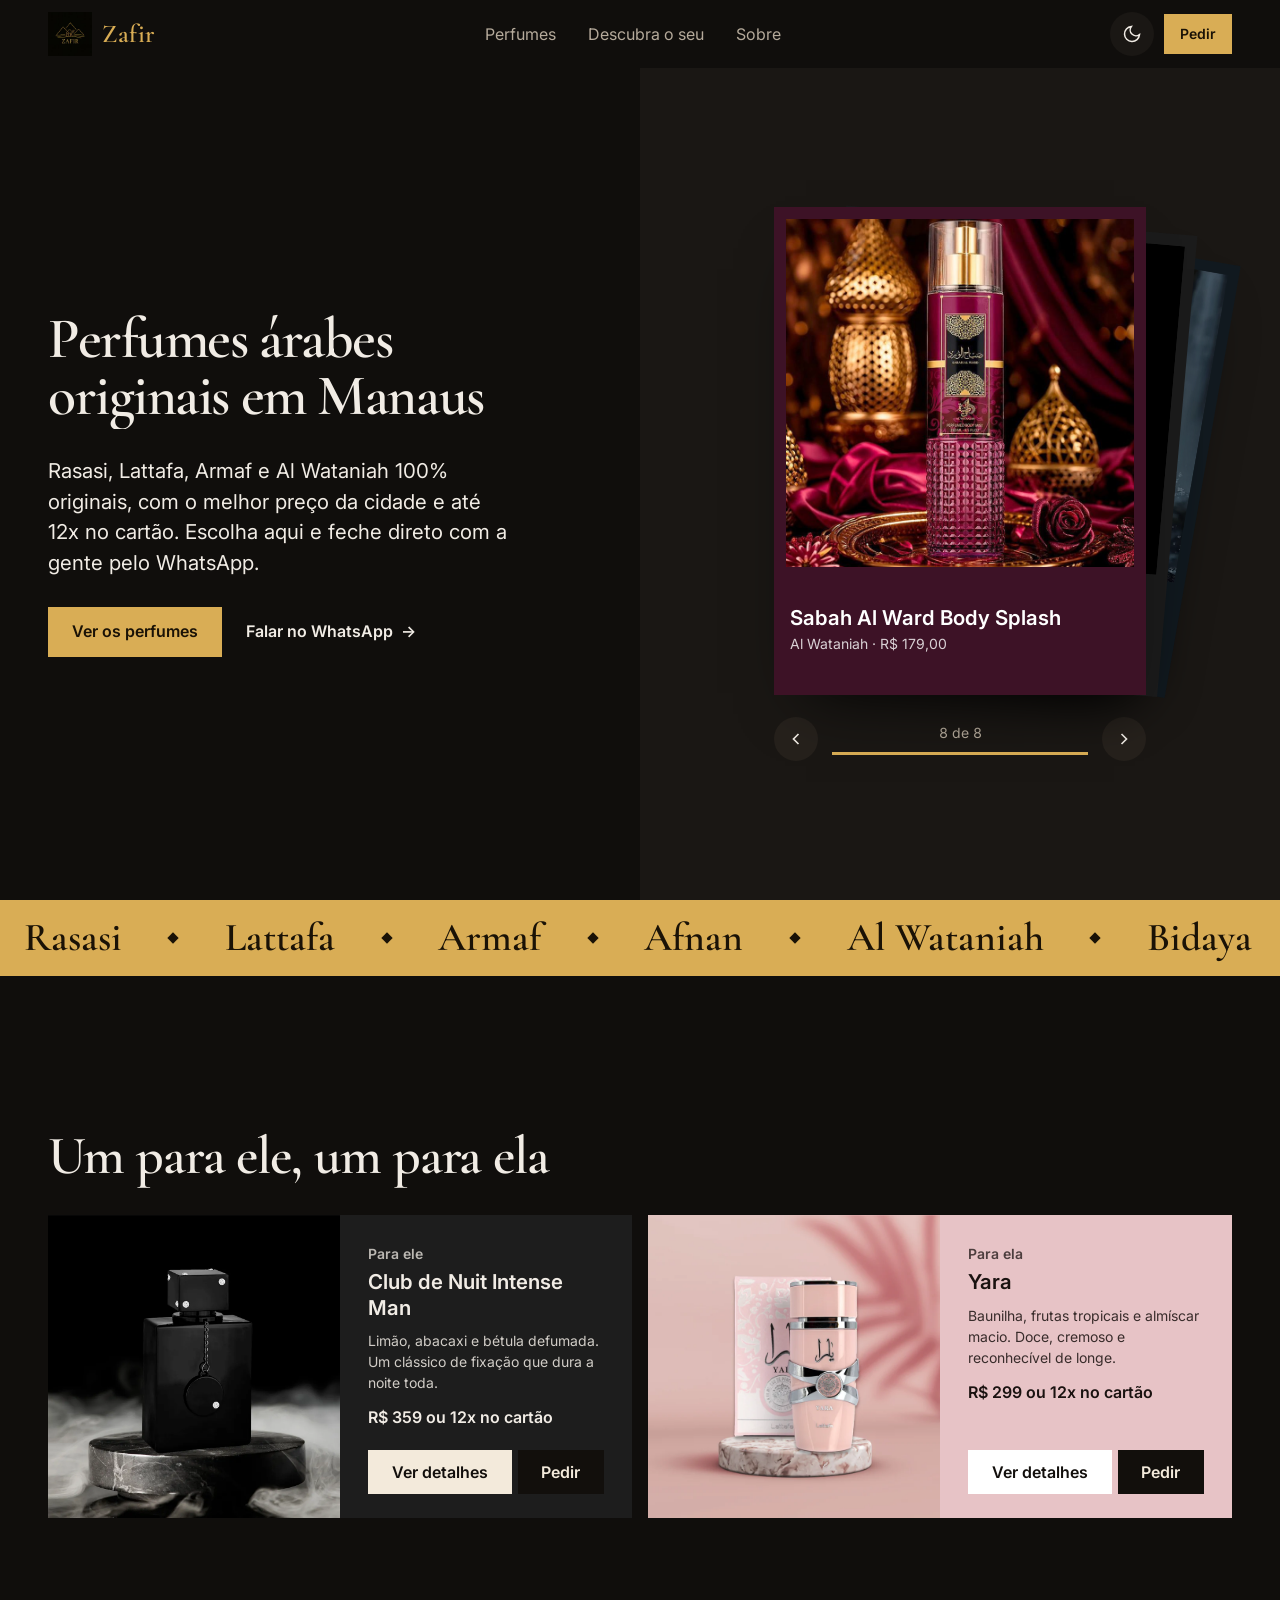
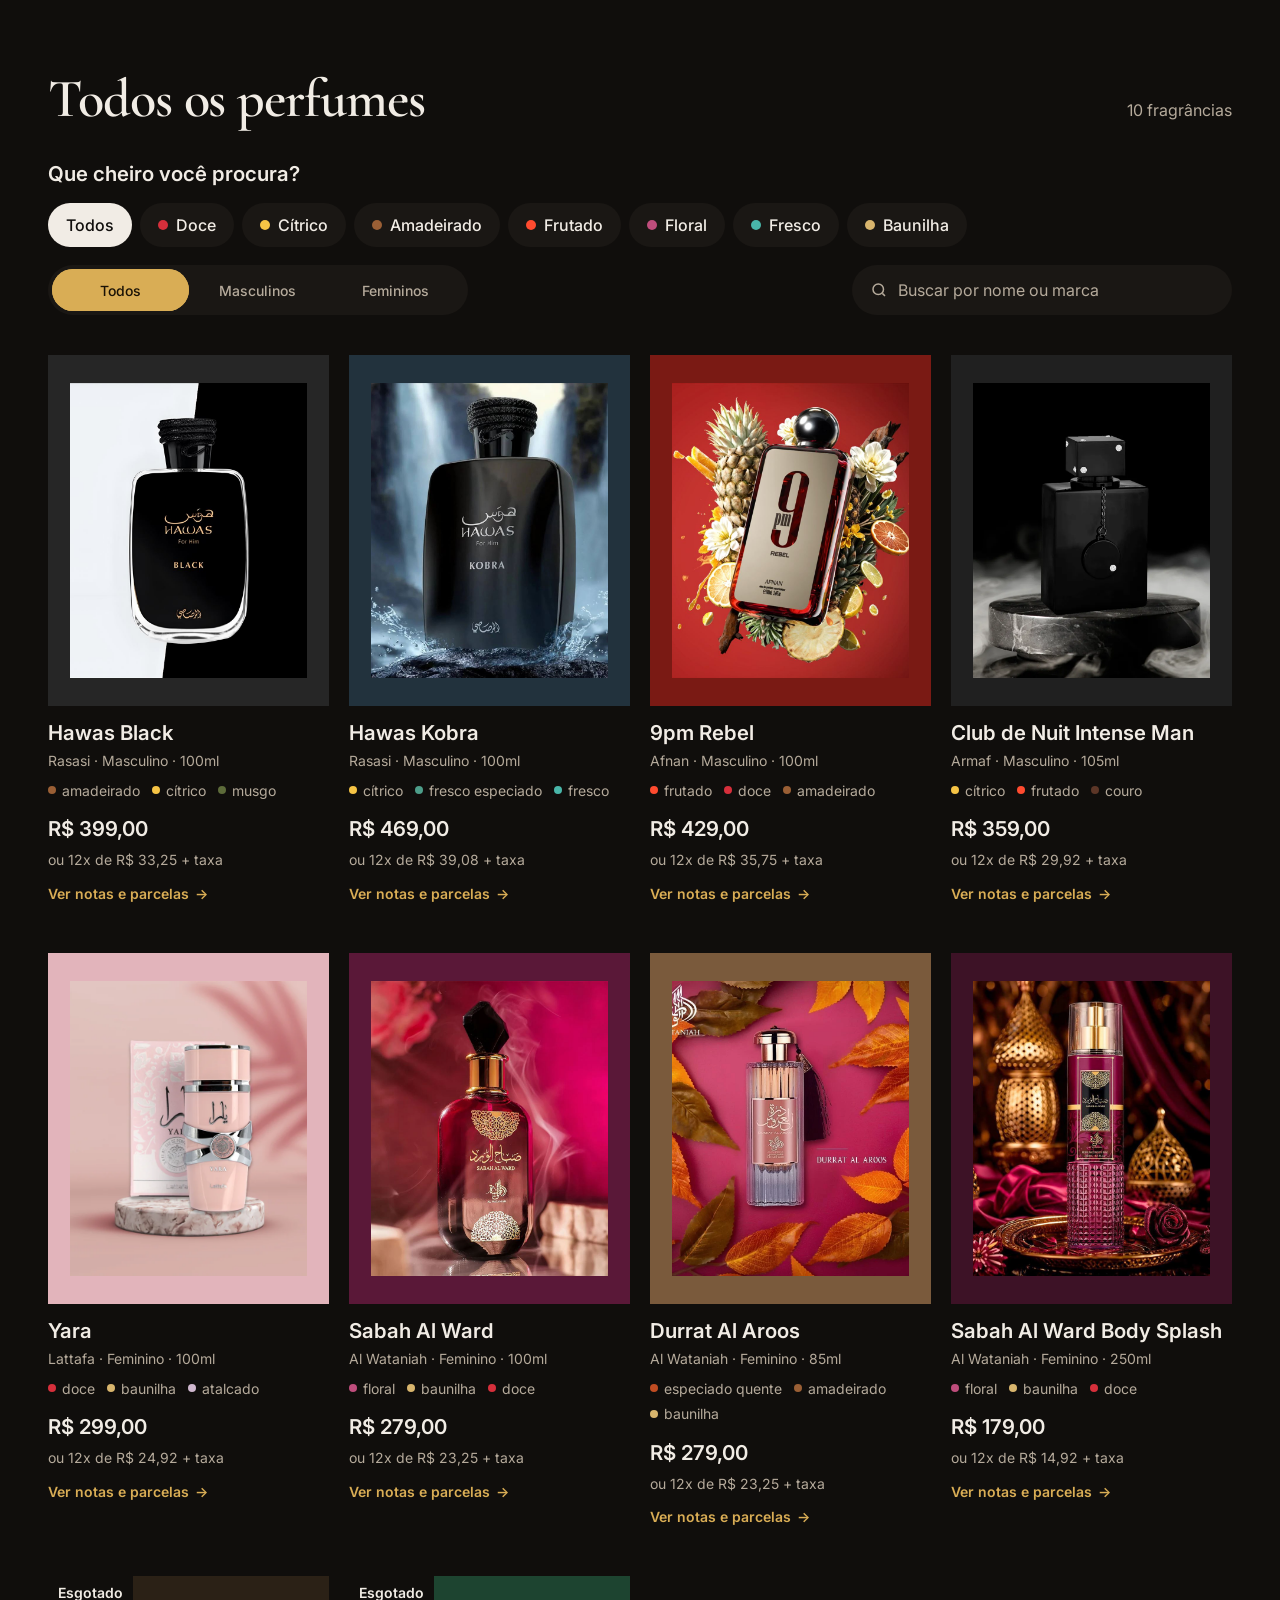
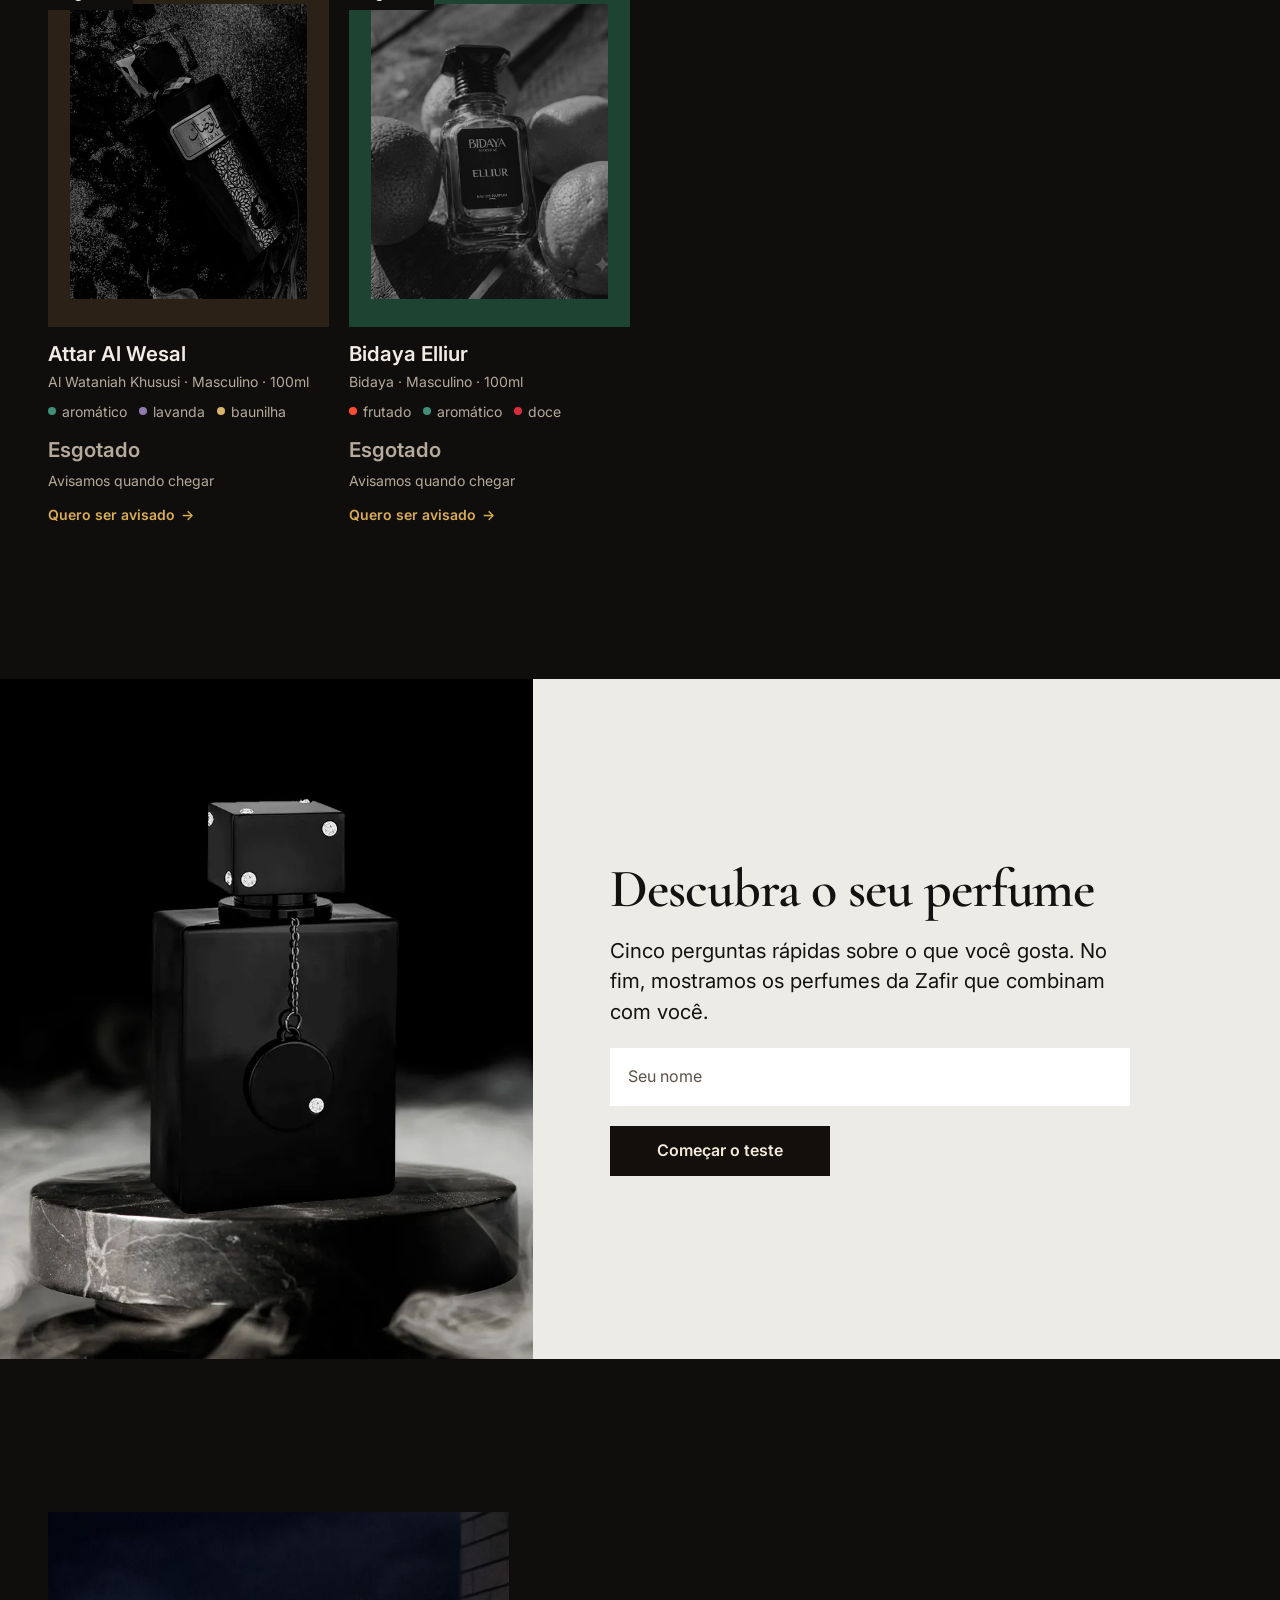
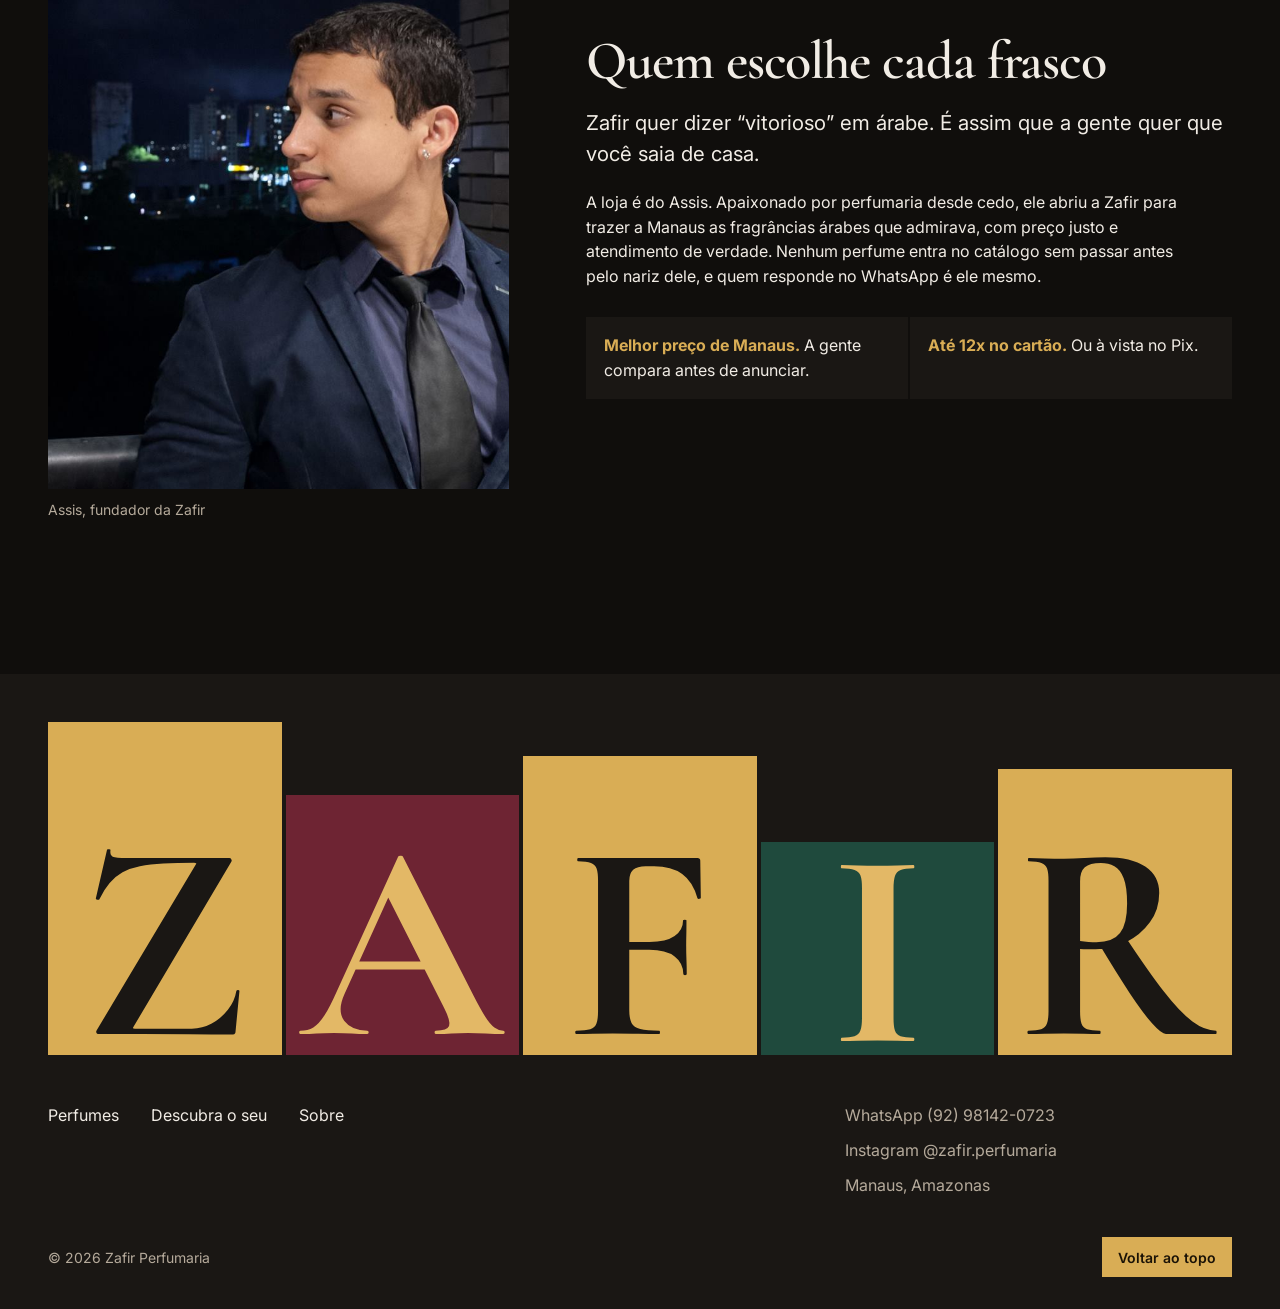
==== commit d5991a87: "Update index.html" ====
--- a/index.html
+++ b/index.html
@@ -11,7 +11,11 @@
     <meta name="theme-color" content="#100e0c" />
     <meta property="og:title" content="Zafir Perfumaria | Perfumes árabes em Manaus" />
     <meta property="og:description" content="Originais, com o melhor preço de Manaus e até 12x no cartão." />
-    <meta property="og:image" content="assets/img/hawas-black-v2.jpg" />
+    <meta property="og:image" content="https://zafir-perfumaria.vercel.app/assets/img/hawas-black-v2.jpg" />
+    <meta property="og:url" content="https://zafir-perfumaria.vercel.app/" />
+    <meta property="og:type" content="website" />
+    <meta property="og:locale" content="pt_BR" />
+    <link rel="canonical" href="https://zafir-perfumaria.vercel.app/" />
     <link rel="icon" href="assets/img/logo-dark.jpg" />
 
     <!-- Aplica o tema salvo antes de pintar a página (evita piscar) -->
